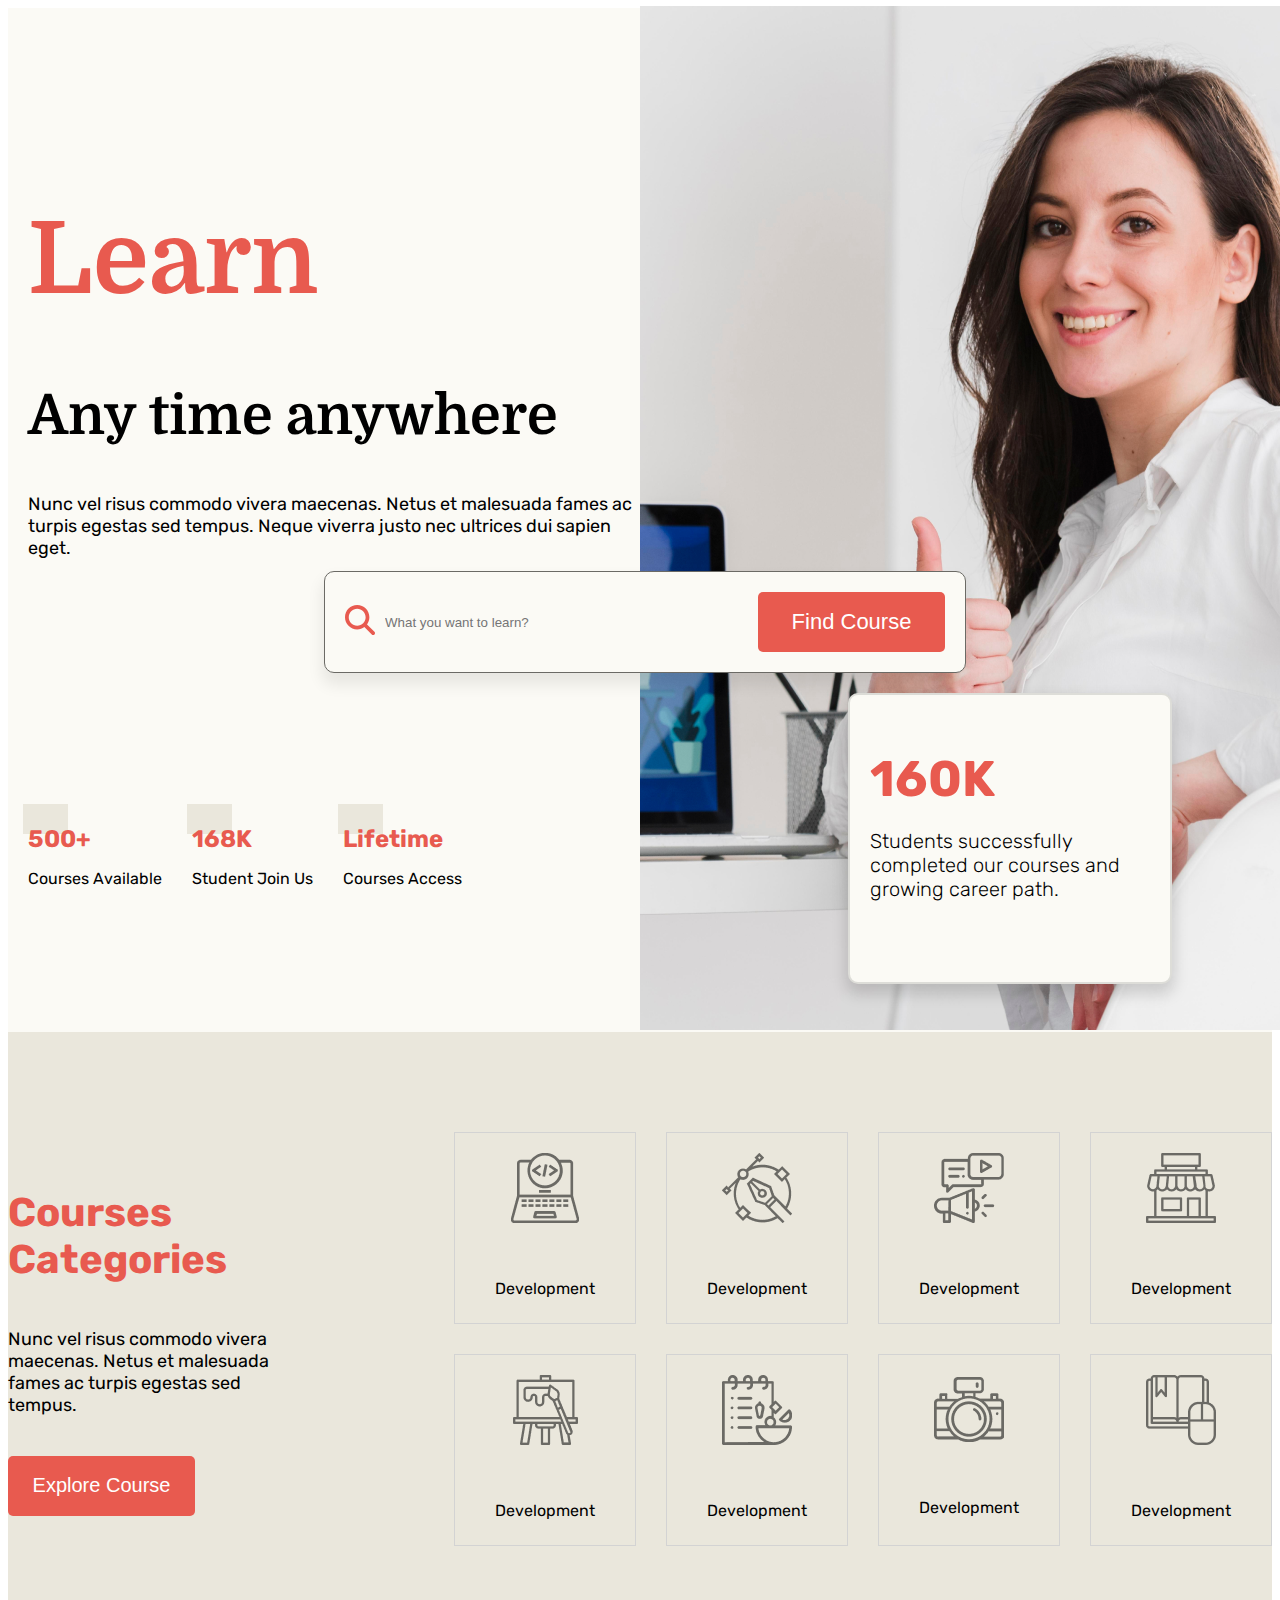
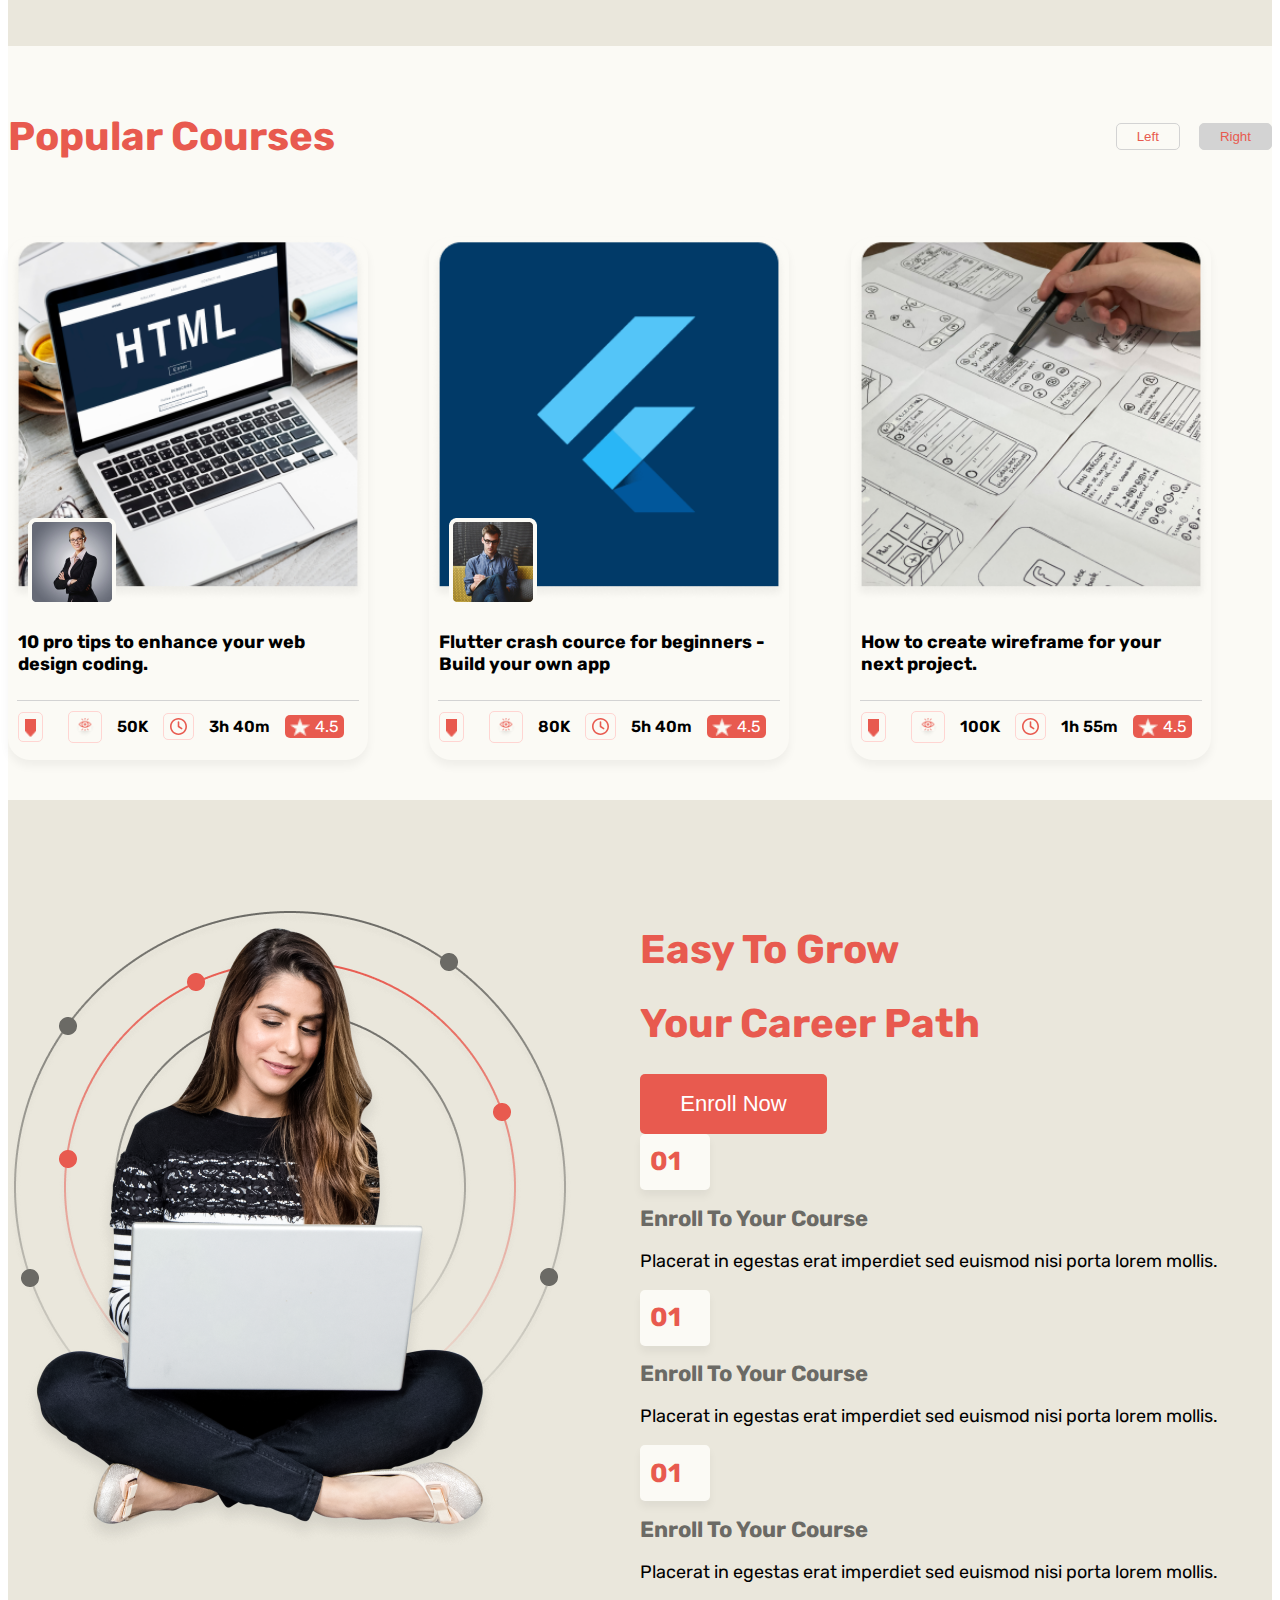
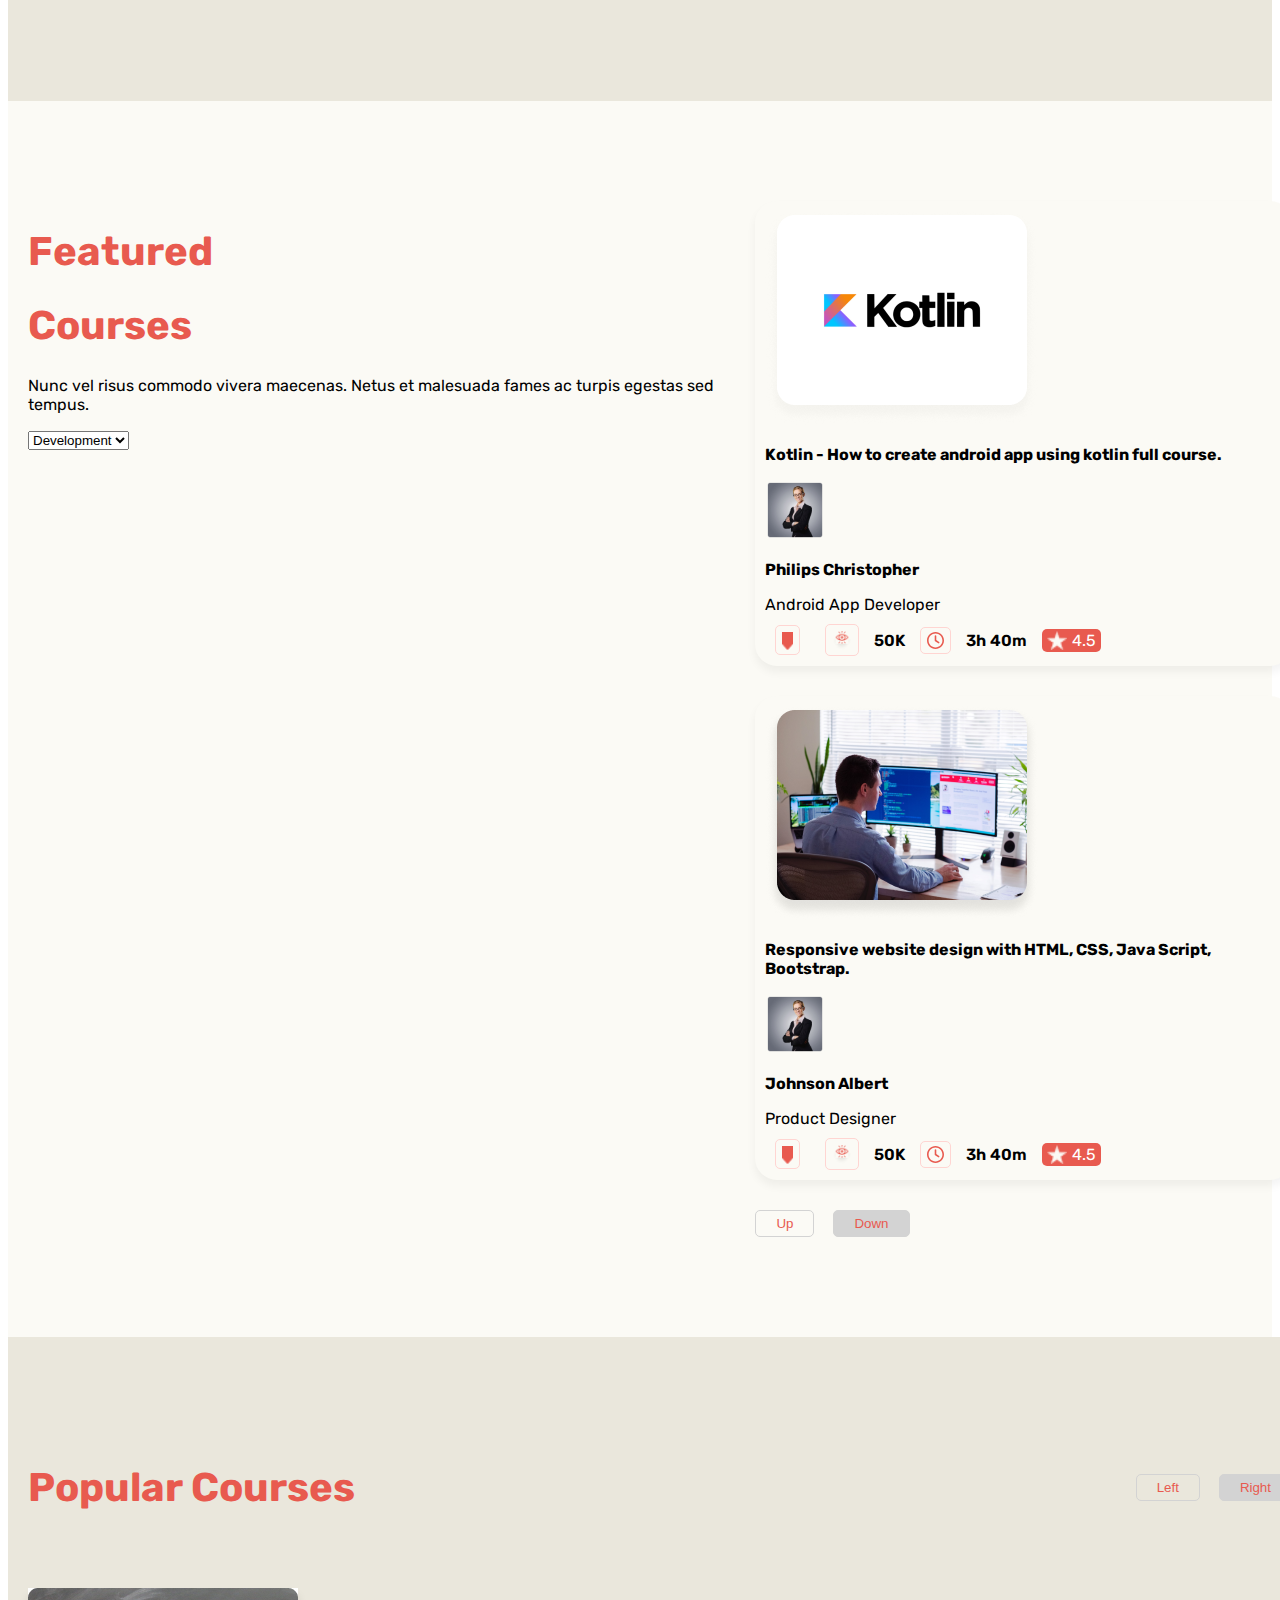
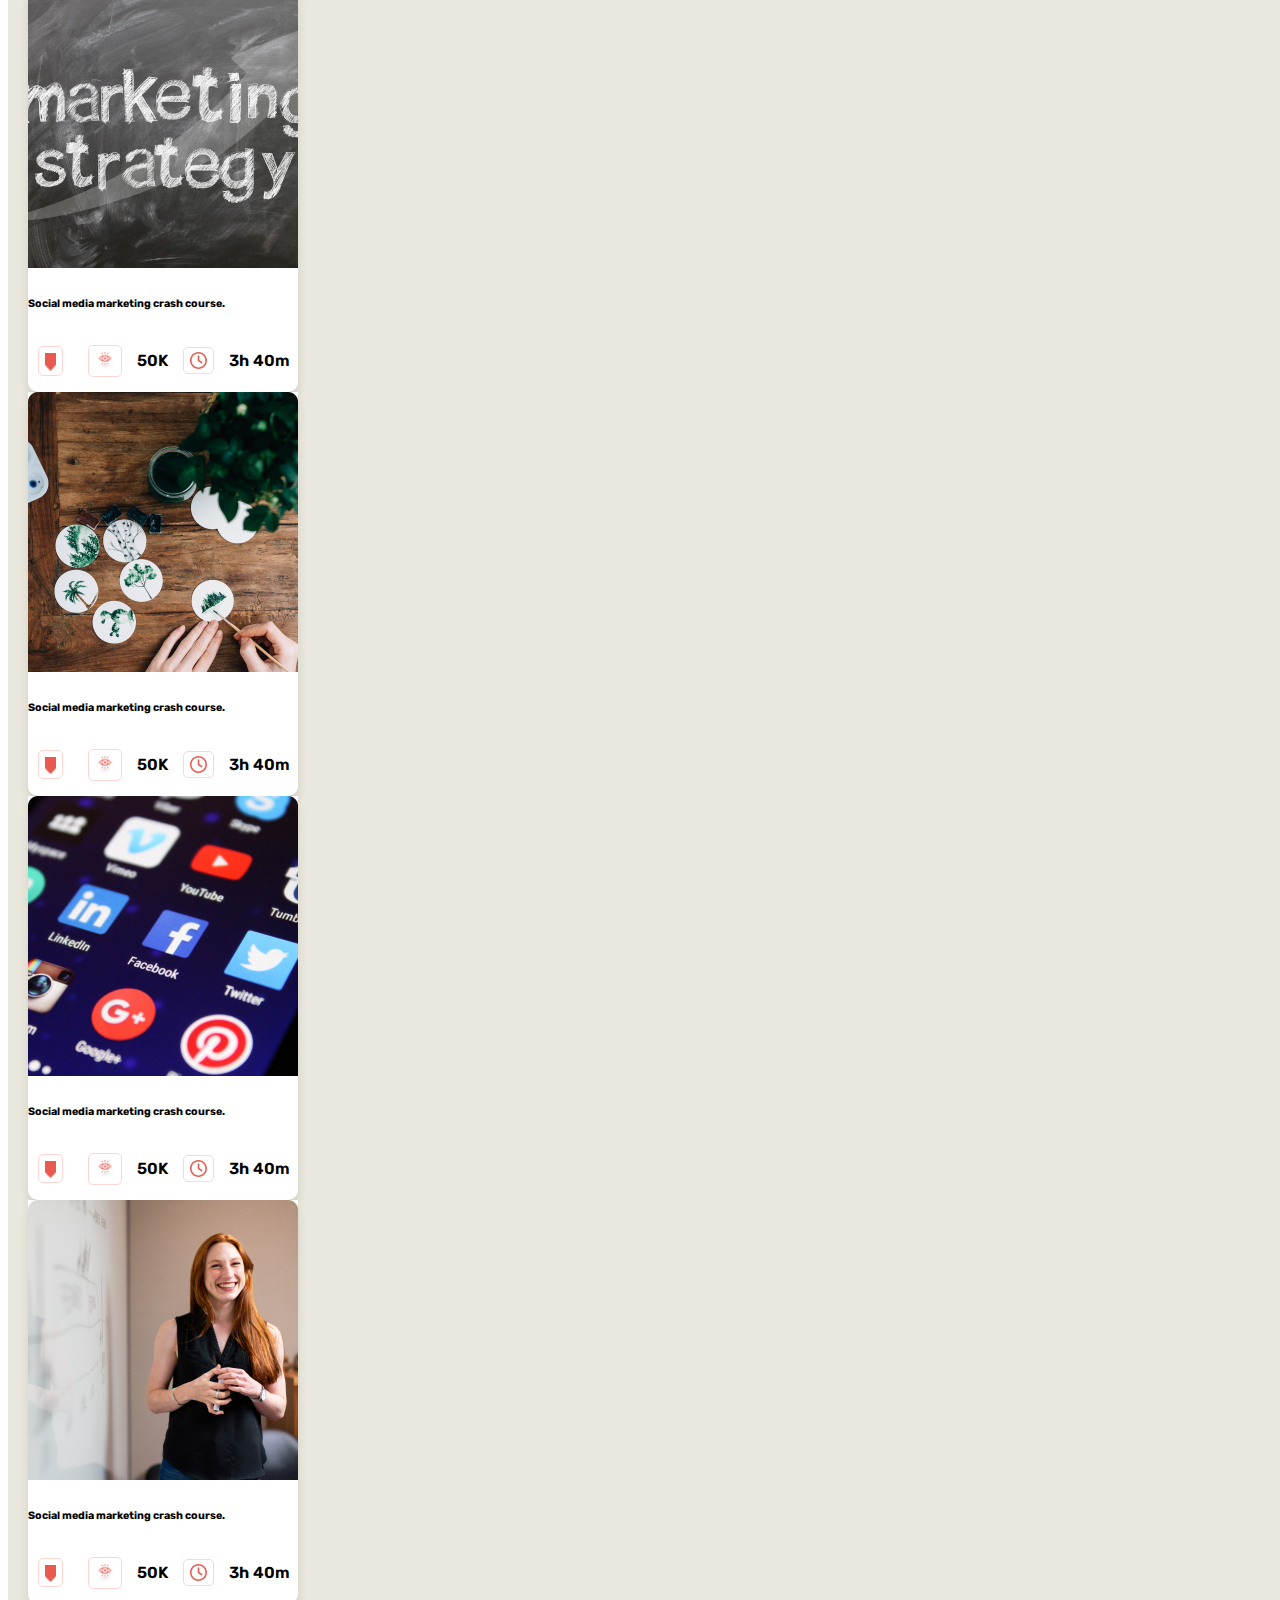
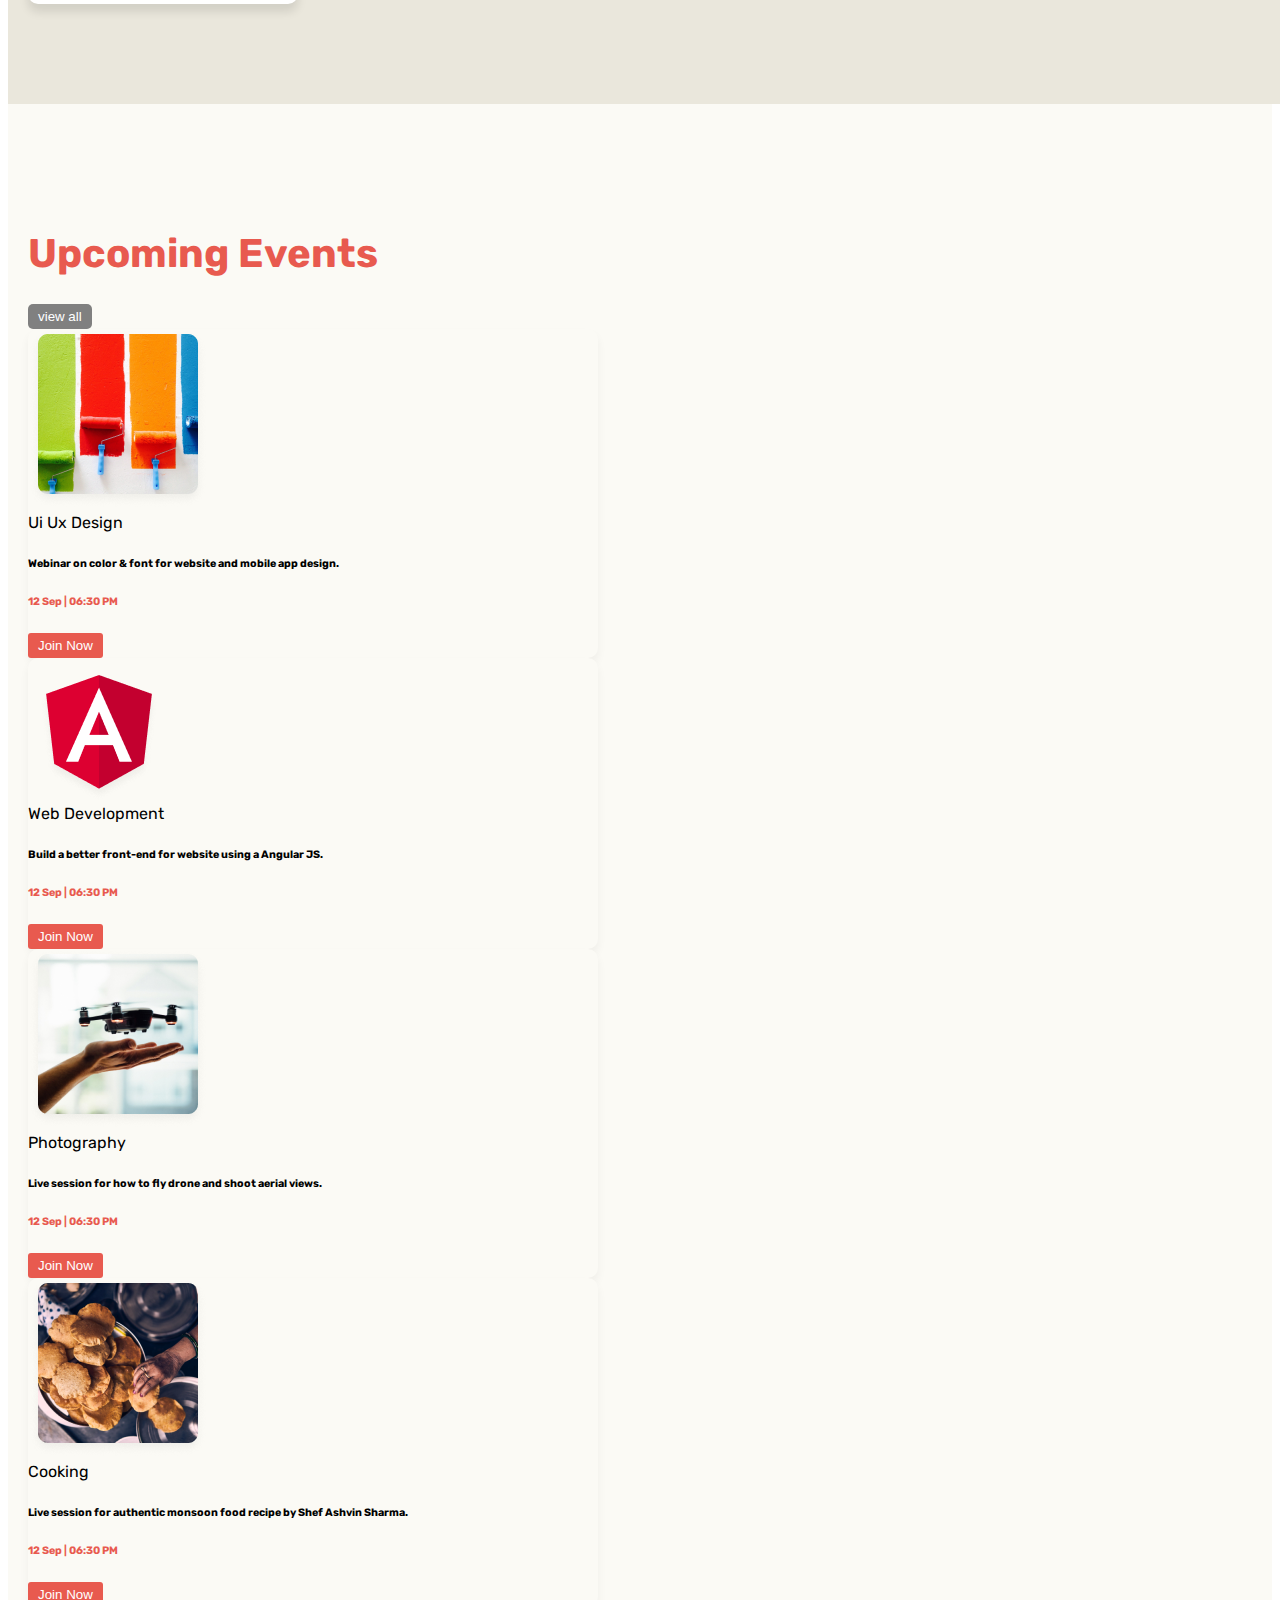
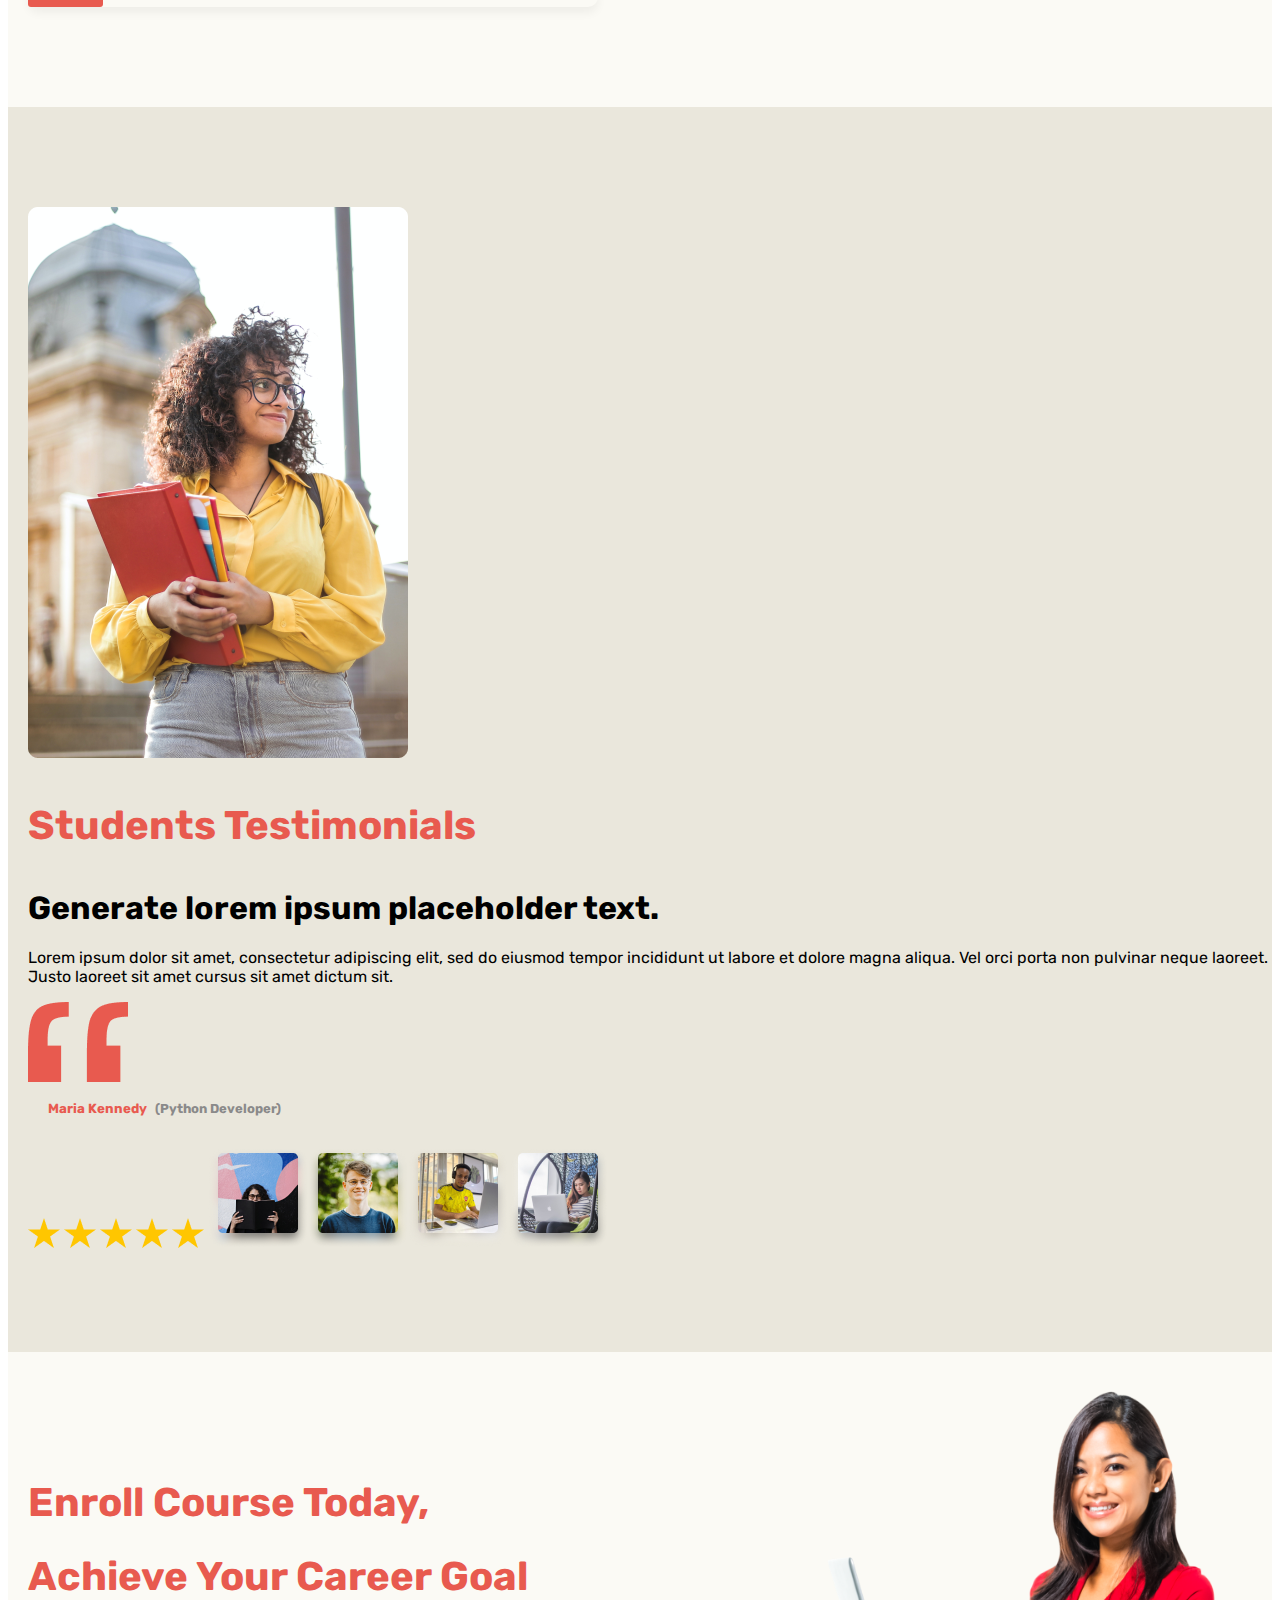
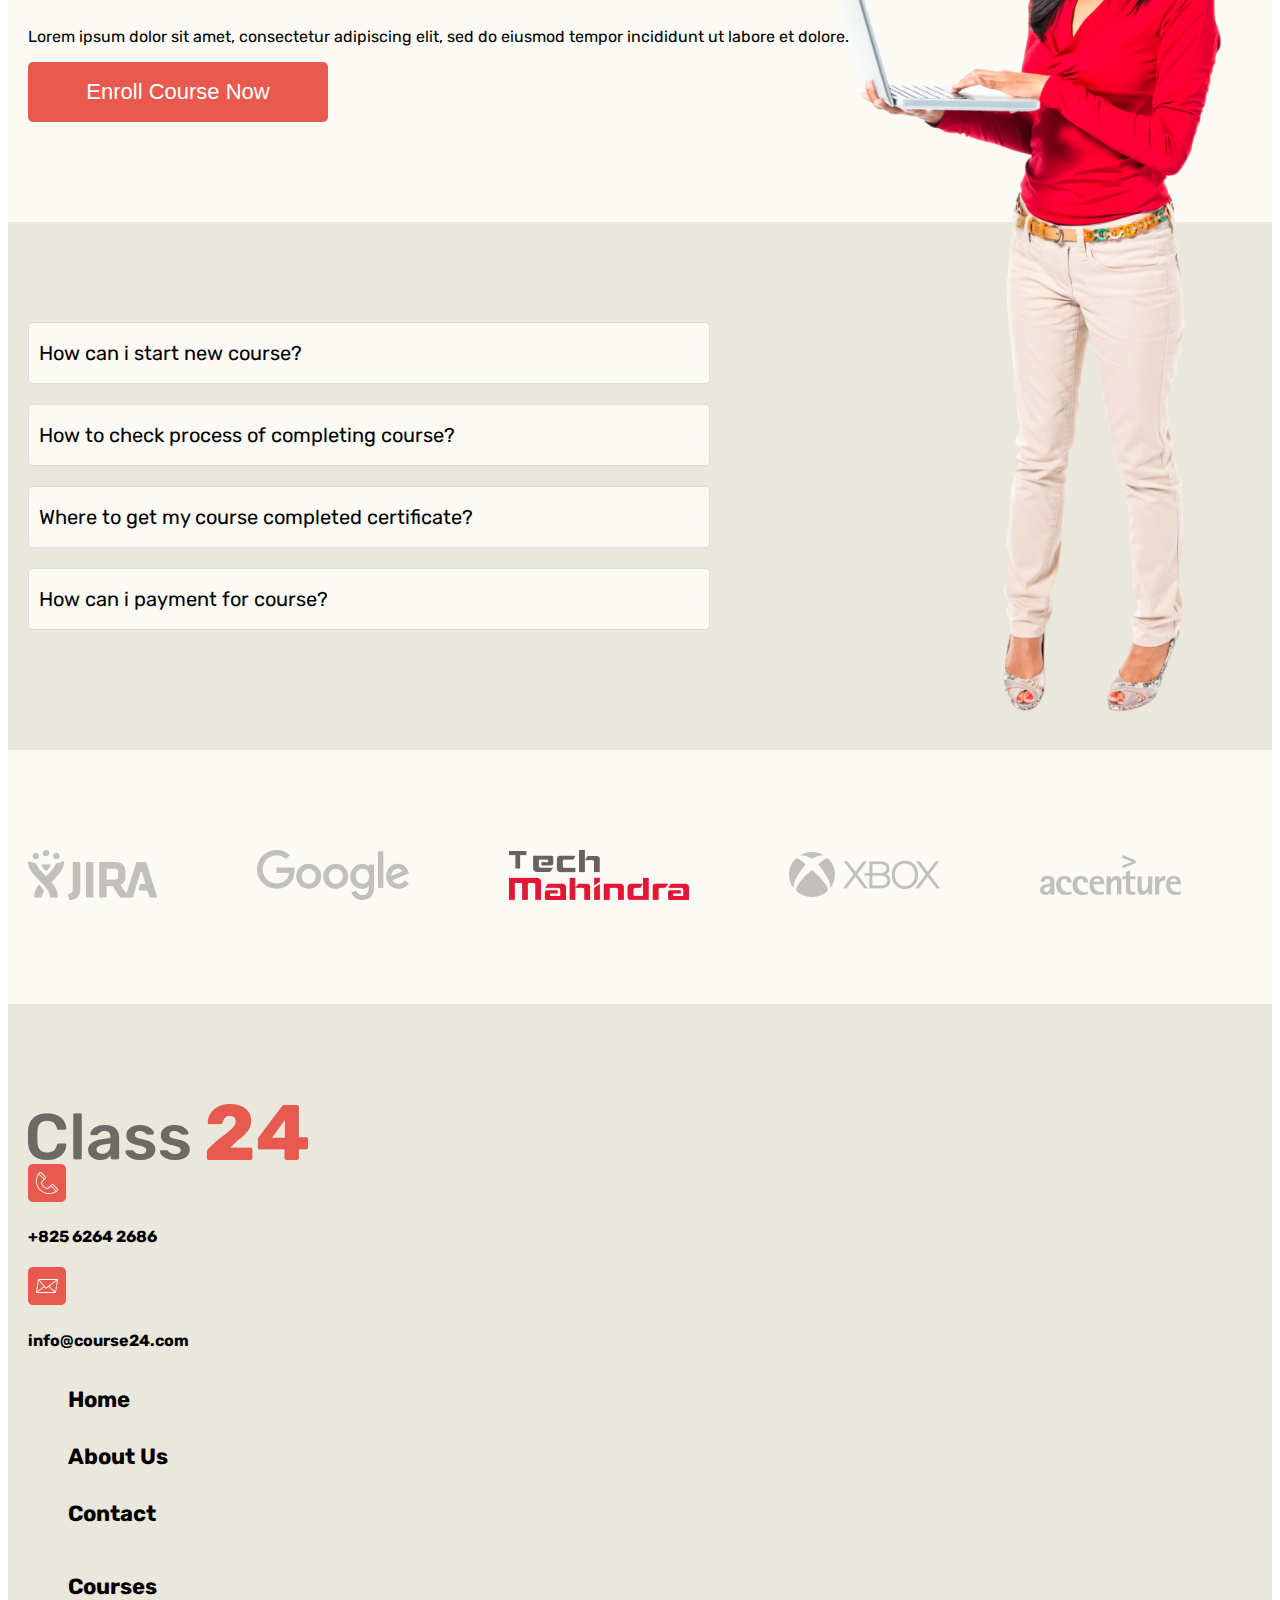
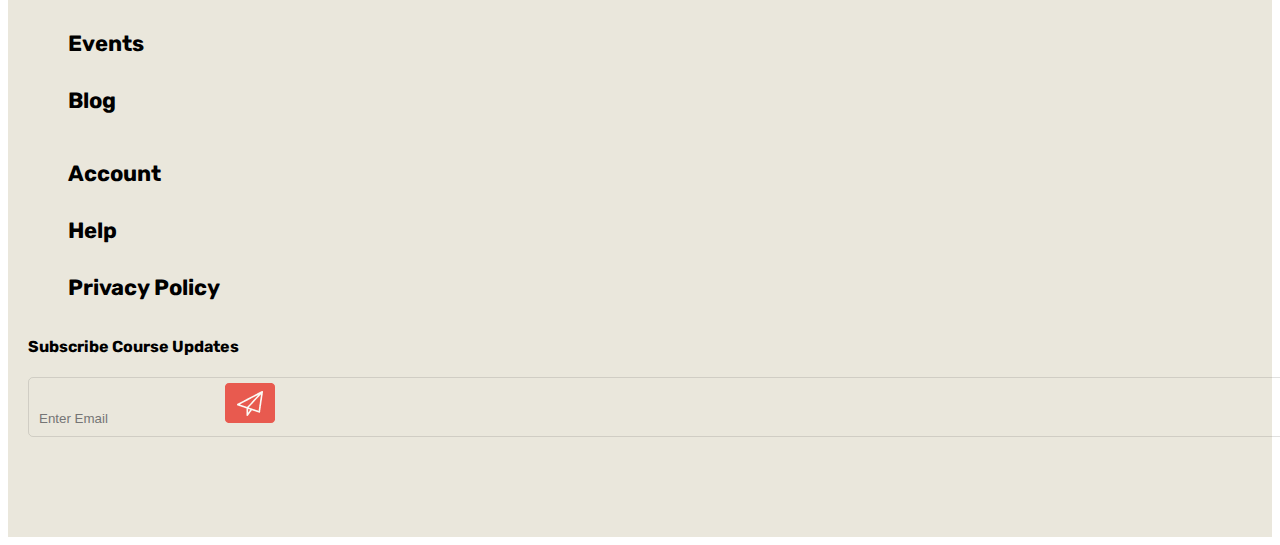
==== index.html @ f8c879b5 "first commit" ====
<!DOCTYPE html>
<html lang="en">
  <head>
    <meta charset="UTF-8" />
    <meta http-equiv="X-UA-Compatible" content="IE=edge" />
    <meta name="viewport" content="width=device-width, initial-scale=1.0" />
    <title>Education</title>
    <!-- CSS only -->
    <link
      href="https://cdn.jsdelivr.net/npm/bootstrap@5.2.3/dist/css/bootstrap.min.css"
      rel="stylesheet"
      integrity="sha384-rbsA2VBKQhggwzxH7pPCaAqO46MgnOM80zW1RWuH61DGLwZJEdK2Kadq2F9CUG65"
      crossorigin="anonymous"
    />
    <link rel="stylesheet" href="style.css" />
  </head>
  <body>
    <div class="header">
      <nav></nav>
      <div class="banner container">
        <div class="left">
          <h1 class="title">Learn</h1>
          <h2 class="subtitle">Any time anywhere</h2>
          <p class="description">
            Nunc vel risus commodo vivera maecenas. Netus et malesuada fames ac
            turpis egestas sed tempus. Neque viverra justo nec ultrices dui
            sapien eget.
          </p>
          <div class="search">
            <div class="searchIcon">
              <svg
                fill="#e85a4f"
                width="30"
                height="30"
                xmlns="http://www.w3.org/2000/svg"
                viewBox="0 0 512 512"
              >
                <path
                  d="M416 208c0 45.9-14.9 88.3-40 122.7L502.6 457.4c12.5 12.5 12.5 32.8 0 45.3s-32.8 12.5-45.3 0L330.7 376c-34.4 25.2-76.8 40-122.7 40C93.1 416 0 322.9 0 208S93.1 0 208 0S416 93.1 416 208zM208 352c79.5 0 144-64.5 144-144s-64.5-144-144-144S64 128.5 64 208s64.5 144 144 144z"
                />
              </svg>
            </div>
            <input class="searchInput" placeholder="What you want to learn?" />
            <button class="btn">Find Course</button>
          </div>
          <div class="count">
            <div class="item">
              <div class="countBox"></div>
              <h1>500+</h1>
              <p>Courses Available</p>
            </div>
            <div class="item">
              <div class="countBox"></div>
              <h1>168K</h1>
              <p>Student Join Us</p>
            </div>
            <div class="item">
              <div class="countBox"></div>
              <h1>Lifetime</h1>
              <p>Courses Access</p>
            </div>
          </div>
        </div>
        <div class="right">
          <img class="img-fluid" src="/images/banner.png" alt="" />
          <div class="card">
            <h1>160K</h1>
            <p>
              Students successfully completed our courses and growing career
              path.
            </p>
          </div>
        </div>
      </div>
    </div>
    <div class="categoryFull">
      <div class="container">
        <div class="category">
          <div class="categoryLeft">
            <h1 class="catTitle">Courses Categories</h1>
            <p>
              Nunc vel risus commodo vivera maecenas. Netus et malesuada fames
              ac turpis egestas sed tempus.
            </p>
            <button class="exploreBtn">Explore Course</button>
          </div>
          <div class="categoryRight">
            <div class="categoryItems">
              <div class="item">
                <img src="/images/development.png" alt="" />
                <p>Development</p>
              </div>
              <div class="item">
                <img src="/images/design.png" alt="" />
                <p>Development</p>
              </div>
              <div class="item">
                <img src="/images/media.png" alt="" />
                <p>Development</p>
              </div>
              <div class="item">
                <img src="/images/business.png" alt="" />
                <p>Development</p>
              </div>
              <div class="item">
                <img src="/images/painting.png" alt="" />
                <p>Development</p>
              </div>
              <div class="item">
                <img src="/images/cooking.png" alt="" />
                <p>Development</p>
              </div>
              <div class="item">
                <img src="/images/photography.png" alt="" />
                <p>Development</p>
              </div>
              <div class="item">
                <img src="/images/course.png" alt="" />
                <p>Development</p>
              </div>
            </div>
          </div>
        </div>
      </div>
    </div>
    <div class="popularFull">
      <div class="container">
        <div class="popularTitle">
          <h1>Popular Courses</h1>
          <div class="navigationBtn">
            <button class="leftBtn">Left</button>
            <button class="rightBtn">Right</button>
          </div>
        </div>
        <div class="cardContainer">
          <div class="courseCard">
            <div class="cardTop">
              <img src="/images/webcourse.png" alt="" class="courseImg" />
              <img src="/images/avatar1.png" alt="" class="avatar" />
            </div>
            <p class="courseTitle">
              10 pro tips to enhance your web design coding.
            </p>
            <div class="divider"></div>
            <div class="cardFooter">
              <span class="cardIcon">
                <img width="11" src="/images/union.png" alt="" />
              </span>
              <span class="cardIcon">
                <img width="20" src="/images/view.png" alt="" />
              </span>
              <span class="cardCount">50K</span>
              <span class="cardIcon">
                <svg
                  style="margin-top: -7px"
                  width="17"
                  fill="#e85a4f"
                  xmlns="http://www.w3.org/2000/svg"
                  viewBox="0 0 512 512"
                >
                  <path
                    d="M232 120C232 106.7 242.7 96 256 96C269.3 96 280 106.7 280 120V243.2L365.3 300C376.3 307.4 379.3 322.3 371.1 333.3C364.6 344.3 349.7 347.3 338.7 339.1L242.7 275.1C236 271.5 232 264 232 255.1L232 120zM256 0C397.4 0 512 114.6 512 256C512 397.4 397.4 512 256 512C114.6 512 0 397.4 0 256C0 114.6 114.6 0 256 0zM48 256C48 370.9 141.1 464 256 464C370.9 464 464 370.9 464 256C464 141.1 370.9 48 256 48C141.1 48 48 141.1 48 256z"
                  />
                </svg>
              </span>
              <span class="cardCount">3h 40m</span>
              <span class="courseRating">
                <img
                  width="20"
                  style="margin-right: 5px"
                  src="/images/star.png"
                  alt=""
                />
                4.5
              </span>
            </div>
          </div>
          <div class="courseCard">
            <div class="cardTop">
              <img src="/images/flutter.png" alt="" class="courseImg" />
              <img src="/images/avatar2.png" alt="" class="avatar" />
            </div>
            <p class="courseTitle">
              Flutter crash cource for beginners - Build your own app
            </p>
            <div class="divider"></div>
            <div class="cardFooter">
              <span class="cardIcon">
                <img width="11" src="/images/union.png" alt="" />
              </span>
              <span class="cardIcon">
                <img width="20" src="/images/view.png" alt="" />
              </span>
              <span class="cardCount">80K</span>
              <span class="cardIcon">
                <svg
                  style="margin-top: -7px"
                  width="17"
                  fill="#e85a4f"
                  xmlns="http://www.w3.org/2000/svg"
                  viewBox="0 0 512 512"
                >
                  <path
                    d="M232 120C232 106.7 242.7 96 256 96C269.3 96 280 106.7 280 120V243.2L365.3 300C376.3 307.4 379.3 322.3 371.1 333.3C364.6 344.3 349.7 347.3 338.7 339.1L242.7 275.1C236 271.5 232 264 232 255.1L232 120zM256 0C397.4 0 512 114.6 512 256C512 397.4 397.4 512 256 512C114.6 512 0 397.4 0 256C0 114.6 114.6 0 256 0zM48 256C48 370.9 141.1 464 256 464C370.9 464 464 370.9 464 256C464 141.1 370.9 48 256 48C141.1 48 48 141.1 48 256z"
                  />
                </svg>
              </span>
              <span class="cardCount">5h 40m</span>
              <span class="courseRating">
                <img
                  width="20"
                  style="margin-right: 5px"
                  src="/images/star.png"
                  alt=""
                />
                4.5
              </span>
            </div>
          </div>
          <div class="courseCard">
            <div class="cardTop">
              <img src="/images/wireframe.png" alt="" class="courseImg" />
              <img src="/images/avatar3.png" alt="" class="avatar" />
            </div>
            <p class="courseTitle">
              How to create wireframe for your next project.
            </p>
            <div class="divider"></div>
            <div class="cardFooter">
              <span class="cardIcon">
                <img width="11" src="/images/union.png" alt="" />
              </span>
              <span class="cardIcon">
                <img width="20" src="/images/view.png" alt="" />
              </span>
              <span class="cardCount">100K</span>
              <span class="cardIcon">
                <svg
                  style="margin-top: -7px"
                  width="17"
                  fill="#e85a4f"
                  xmlns="http://www.w3.org/2000/svg"
                  viewBox="0 0 512 512"
                >
                  <path
                    d="M232 120C232 106.7 242.7 96 256 96C269.3 96 280 106.7 280 120V243.2L365.3 300C376.3 307.4 379.3 322.3 371.1 333.3C364.6 344.3 349.7 347.3 338.7 339.1L242.7 275.1C236 271.5 232 264 232 255.1L232 120zM256 0C397.4 0 512 114.6 512 256C512 397.4 397.4 512 256 512C114.6 512 0 397.4 0 256C0 114.6 114.6 0 256 0zM48 256C48 370.9 141.1 464 256 464C370.9 464 464 370.9 464 256C464 141.1 370.9 48 256 48C141.1 48 48 141.1 48 256z"
                  />
                </svg>
              </span>
              <span class="cardCount">1h 55m</span>
              <span class="courseRating">
                <img
                  width="20"
                  style="margin-right: 5px"
                  src="/images/star.png"
                  alt=""
                />
                4.5
              </span>
            </div>
          </div>
        </div>
      </div>
    </div>

    <div class="processFull">
      <div class="container process">
        <div class="processLeft p-4">
          <div class="processRightContent">
            <img src="/images/online-course.png" alt="" />
          </div>
        </div>
        <div class="processRight">
          <div class="d-flex gap align-items-center">
            <div class="pe-5">
              <h1 class="processTitle">Easy To Grow</h1>
              <h1 class="processTitle">Your Career Path</h1>
            </div>
            <button class="btn">Enroll Now</button>
          </div>
          <div class="w-75 ms-auto">
            <div class="mt-5">
              <div class="d-flex gap-5 mt-4">
                <div class="rounded bg-light processItemBox">
                  <span>01</span>
                </div>
                <div>
                  <h1 class="mb-2 processItemTitle">Enroll To Your Course</h1>
                  <p class="processItemDesc">
                    Placerat in egestas erat imperdiet sed euismod nisi porta
                    lorem mollis.
                  </p>
                </div>
              </div>
              <div class="d-flex gap-5 mt-4">
                <div class="rounded bg-light processItemBox">
                  <span>01</span>
                </div>
                <div>
                  <h1 class="mb-2 processItemTitle">Enroll To Your Course</h1>
                  <p class="processItemDesc">
                    Placerat in egestas erat imperdiet sed euismod nisi porta
                    lorem mollis.
                  </p>
                </div>
              </div>
              <div class="d-flex gap-5 mt-4">
                <div class="rounded bg-light processItemBox">
                  <span>01</span>
                </div>
                <div>
                  <h1 class="mb-2 processItemTitle">Enroll To Your Course</h1>
                  <p class="processItemDesc">
                    Placerat in egestas erat imperdiet sed euismod nisi porta
                    lorem mollis.
                  </p>
                </div>
              </div>
            </div>
          </div>
        </div>
      </div>
    </div>

    <div class="featuredFull">
      <div class="container featured">
        <div class="w-25">
          <h1 class="processTitle">Featured</h1>
          <h1 class="processTitle">Courses</h1>
          <p class="">
            Nunc vel risus commodo vivera maecenas. Netus et malesuada fames ac
            turpis egestas sed tempus.
          </p>
          <div class="mt-5">
            <select class="form-select" aria-label="Default select example">
              <option selected>Development</option>
              <option value="1">One</option>
              <option value="2">Two</option>
              <option value="3">Three</option>
            </select>
          </div>
        </div>
        <div class="w-75 d-flex justify-content-end">
          <div>
            <div class="d-flex featureCourseCard">
              <div>
                <img
                  width=""
                  src="/images/kotlin.png"
                  alt=""
                  class="courseImg"
                />
              </div>
              <div>
                <p class="mb-5">
                  <strong
                    >Kotlin - How to create android app using kotlin full
                    course.</strong
                  >
                </p>
                <div class="d-flex align-items-center mt-3">
                  <img
                    width="60"
                    src="/images/avatar1.png"
                    alt=""
                    class="avatar"
                  />
                  <div class="ms-2">
                    <p class="mb-1"><strong>Philips Christopher</strong></p>
                    <span>Android App Developer</span>
                  </div>
                </div>
                <div class="cardFooter">
                  <span class="cardIcon">
                    <img width="11" src="/images/union.png" alt="" />
                  </span>
                  <span class="cardIcon">
                    <img width="20" src="/images/view.png" alt="" />
                  </span>
                  <span class="cardCount">50K</span>
                  <span class="cardIcon">
                    <svg
                      style="margin-top: -7px"
                      width="17"
                      fill="#e85a4f"
                      xmlns="http://www.w3.org/2000/svg"
                      viewBox="0 0 512 512"
                    >
                      <path
                        d="M232 120C232 106.7 242.7 96 256 96C269.3 96 280 106.7 280 120V243.2L365.3 300C376.3 307.4 379.3 322.3 371.1 333.3C364.6 344.3 349.7 347.3 338.7 339.1L242.7 275.1C236 271.5 232 264 232 255.1L232 120zM256 0C397.4 0 512 114.6 512 256C512 397.4 397.4 512 256 512C114.6 512 0 397.4 0 256C0 114.6 114.6 0 256 0zM48 256C48 370.9 141.1 464 256 464C370.9 464 464 370.9 464 256C464 141.1 370.9 48 256 48C141.1 48 48 141.1 48 256z"
                      />
                    </svg>
                  </span>
                  <span class="cardCount">3h 40m</span>
                  <span class="courseRating">
                    <img
                      width="20"
                      style="margin-right: 5px"
                      src="/images/star.png"
                      alt=""
                    />
                    4.5
                  </span>
                </div>
              </div>
            </div>
            <div class="d-flex featureCourseCard">
              <div>
                <img
                  width=""
                  src="/images/htmlcsscourse.png"
                  alt=""
                  class="courseImg"
                />
              </div>
              <div>
                <p class="mb-5">
                  <strong
                    >Responsive website design with HTML, CSS, Java Script,
                    Bootstrap.</strong
                  >
                </p>
                <div class="d-flex align-items-center mt-3">
                  <img
                    width="60"
                    src="/images/avatar1.png"
                    alt=""
                    class="avatar"
                  />
                  <div class="ms-2">
                    <p class="mb-1"><strong>Johnson Albert</strong></p>
                    <span>Product Designer</span>
                  </div>
                </div>
                <div class="cardFooter">
                  <span class="cardIcon">
                    <img width="11" src="/images/union.png" alt="" />
                  </span>
                  <span class="cardIcon">
                    <img width="20" src="/images/view.png" alt="" />
                  </span>
                  <span class="cardCount">50K</span>
                  <span class="cardIcon">
                    <svg
                      style="margin-top: -7px"
                      width="17"
                      fill="#e85a4f"
                      xmlns="http://www.w3.org/2000/svg"
                      viewBox="0 0 512 512"
                    >
                      <path
                        d="M232 120C232 106.7 242.7 96 256 96C269.3 96 280 106.7 280 120V243.2L365.3 300C376.3 307.4 379.3 322.3 371.1 333.3C364.6 344.3 349.7 347.3 338.7 339.1L242.7 275.1C236 271.5 232 264 232 255.1L232 120zM256 0C397.4 0 512 114.6 512 256C512 397.4 397.4 512 256 512C114.6 512 0 397.4 0 256C0 114.6 114.6 0 256 0zM48 256C48 370.9 141.1 464 256 464C370.9 464 464 370.9 464 256C464 141.1 370.9 48 256 48C141.1 48 48 141.1 48 256z"
                      />
                    </svg>
                  </span>
                  <span class="cardCount">3h 40m</span>
                  <span class="courseRating">
                    <img
                      width="20"
                      style="margin-right: 5px"
                      src="/images/star.png"
                      alt=""
                    />
                    4.5
                  </span>
                </div>
              </div>
            </div>
          </div>
          <div class="d-flex justify-content-center align-items-center">
            <div class="d-flex flex-column mx-2">
              <button class="leftBtn mb-3">Up</button>
              <button class="rightBtn">Down</button>
            </div>
          </div>
        </div>
      </div>
    </div>

    <div class="trendingFull">
      <div class="container trending">
        <div class="">
          <div class="popularTitle">
            <h1>Popular Courses</h1>
            <div class="navigationBtn">
              <button class="leftBtn">Left</button>
              <button class="rightBtn">Right</button>
            </div>
          </div>
          <div class="trendingCardContainer">
            <div class="d-flex justify-content-between">
              <div class="trendingCard">
                <img src="/images/marketing.png" alt="" />
                <div class="p-2">
                  <h6 class="">Social media marketing crash course.</h6>
                </div>
                <div class="cardFooter">
                  <span class="cardIcon">
                    <img width="11" src="/images/union.png" alt="" />
                  </span>
                  <span class="cardIcon">
                    <img width="20" src="/images/view.png" alt="" />
                  </span>
                  <span class="cardCount">50K</span>
                  <span class="cardIcon">
                    <svg
                      style="margin-top: -7px"
                      width="17"
                      fill="#e85a4f"
                      xmlns="http://www.w3.org/2000/svg"
                      viewBox="0 0 512 512"
                    >
                      <path
                        d="M232 120C232 106.7 242.7 96 256 96C269.3 96 280 106.7 280 120V243.2L365.3 300C376.3 307.4 379.3 322.3 371.1 333.3C364.6 344.3 349.7 347.3 338.7 339.1L242.7 275.1C236 271.5 232 264 232 255.1L232 120zM256 0C397.4 0 512 114.6 512 256C512 397.4 397.4 512 256 512C114.6 512 0 397.4 0 256C0 114.6 114.6 0 256 0zM48 256C48 370.9 141.1 464 256 464C370.9 464 464 370.9 464 256C464 141.1 370.9 48 256 48C141.1 48 48 141.1 48 256z"
                      />
                    </svg>
                  </span>
                  <span class="cardCount">3h 40m</span>
                </div>
              </div>
              <div class="trendingCard">
                <img src="/images/minature.png" alt="" />
                <div class="p-2">
                  <h6 class="">Social media marketing crash course.</h6>
                </div>
                <div class="cardFooter">
                  <span class="cardIcon">
                    <img width="11" src="/images/union.png" alt="" />
                  </span>
                  <span class="cardIcon">
                    <img width="20" src="/images/view.png" alt="" />
                  </span>
                  <span class="cardCount">50K</span>
                  <span class="cardIcon">
                    <svg
                      style="margin-top: -7px"
                      width="17"
                      fill="#e85a4f"
                      xmlns="http://www.w3.org/2000/svg"
                      viewBox="0 0 512 512"
                    >
                      <path
                        d="M232 120C232 106.7 242.7 96 256 96C269.3 96 280 106.7 280 120V243.2L365.3 300C376.3 307.4 379.3 322.3 371.1 333.3C364.6 344.3 349.7 347.3 338.7 339.1L242.7 275.1C236 271.5 232 264 232 255.1L232 120zM256 0C397.4 0 512 114.6 512 256C512 397.4 397.4 512 256 512C114.6 512 0 397.4 0 256C0 114.6 114.6 0 256 0zM48 256C48 370.9 141.1 464 256 464C370.9 464 464 370.9 464 256C464 141.1 370.9 48 256 48C141.1 48 48 141.1 48 256z"
                      />
                    </svg>
                  </span>
                  <span class="cardCount">3h 40m</span>
                </div>
              </div>
              <div class="trendingCard">
                <img src="/images/socialmedia.png" alt="" />
                <div class="p-2">
                  <h6 class="">Social media marketing crash course.</h6>
                </div>
                <div class="cardFooter">
                  <span class="cardIcon">
                    <img width="11" src="/images/union.png" alt="" />
                  </span>
                  <span class="cardIcon">
                    <img width="20" src="/images/view.png" alt="" />
                  </span>
                  <span class="cardCount">50K</span>
                  <span class="cardIcon">
                    <svg
                      style="margin-top: -7px"
                      width="17"
                      fill="#e85a4f"
                      xmlns="http://www.w3.org/2000/svg"
                      viewBox="0 0 512 512"
                    >
                      <path
                        d="M232 120C232 106.7 242.7 96 256 96C269.3 96 280 106.7 280 120V243.2L365.3 300C376.3 307.4 379.3 322.3 371.1 333.3C364.6 344.3 349.7 347.3 338.7 339.1L242.7 275.1C236 271.5 232 264 232 255.1L232 120zM256 0C397.4 0 512 114.6 512 256C512 397.4 397.4 512 256 512C114.6 512 0 397.4 0 256C0 114.6 114.6 0 256 0zM48 256C48 370.9 141.1 464 256 464C370.9 464 464 370.9 464 256C464 141.1 370.9 48 256 48C141.1 48 48 141.1 48 256z"
                      />
                    </svg>
                  </span>
                  <span class="cardCount">3h 40m</span>
                </div>
              </div>
              <div class="trendingCard">
                <img src="/images/python.png" alt="" />
                <div class="p-2">
                  <h6 class="">Social media marketing crash course.</h6>
                </div>
                <div class="cardFooter">
                  <span class="cardIcon">
                    <img width="11" src="/images/union.png" alt="" />
                  </span>
                  <span class="cardIcon">
                    <img width="20" src="/images/view.png" alt="" />
                  </span>
                  <span class="cardCount">50K</span>
                  <span class="cardIcon">
                    <svg
                      style="margin-top: -7px"
                      width="17"
                      fill="#e85a4f"
                      xmlns="http://www.w3.org/2000/svg"
                      viewBox="0 0 512 512"
                    >
                      <path
                        d="M232 120C232 106.7 242.7 96 256 96C269.3 96 280 106.7 280 120V243.2L365.3 300C376.3 307.4 379.3 322.3 371.1 333.3C364.6 344.3 349.7 347.3 338.7 339.1L242.7 275.1C236 271.5 232 264 232 255.1L232 120zM256 0C397.4 0 512 114.6 512 256C512 397.4 397.4 512 256 512C114.6 512 0 397.4 0 256C0 114.6 114.6 0 256 0zM48 256C48 370.9 141.1 464 256 464C370.9 464 464 370.9 464 256C464 141.1 370.9 48 256 48C141.1 48 48 141.1 48 256z"
                      />
                    </svg>
                  </span>
                  <span class="cardCount">3h 40m</span>
                </div>
              </div>
            </div>
          </div>
        </div>
      </div>
    </div>

    <div class="upcomingFull">
      <div class="container upcoming">
        <div class="d-flex justify-content-between align-items-center">
          <h1 class="processTitle">Upcoming Events</h1>
          <button class="view-all-btn">view all</button>
        </div>
        <div class="eventCardContainer mt-5 row gap-5 mx-auto">
          <div class="eventCard d-flex col-md-6">
            <div>
              <img src="/images/uiux.png" alt="" />
            </div>
            <div class="p-3">
              <span class="badge bg-secondary py-2 text-light"
                >Ui Ux Design</span
              >
              <h6 class="mt-3">
                Webinar on color & font for website and mobile app design.
              </h6>
              <div
                class="d-flex justify-content-between align-items-center mt-2"
              >
                <h6 style="color: #e85a4f" class="">12 Sep | 06:30 PM</h6>
                <button class="join-now-btn">Join Now</button>
              </div>
            </div>
          </div>
          <div class="eventCard d-flex col-md-6">
            <div>
              <img src="/images/angular.png" alt="" />
            </div>
            <div class="p-3">
              <span class="badge bg-secondary py-2 text-light"
                >Web Development</span
              >
              <h6 class="mt-3">
                Build a better front-end for website using a Angular JS.
              </h6>
              <div
                class="d-flex justify-content-between align-items-center mt-2"
              >
                <h6 style="color: #e85a4f" class="">12 Sep | 06:30 PM</h6>
                <button class="join-now-btn">Join Now</button>
              </div>
            </div>
          </div>
          <div class="eventCard d-flex col-md-6">
            <div>
              <img src="/images/flydrone.png" alt="" />
            </div>
            <div class="p-3">
              <span class="badge bg-secondary py-2 text-light"
                >Photography</span
              >
              <h6 class="mt-3">
                Live session for how to fly drone and shoot aerial views.
              </h6>
              <div
                class="d-flex justify-content-between align-items-center mt-2"
              >
                <h6 style="color: #e85a4f" class="">12 Sep | 06:30 PM</h6>
                <button class="join-now-btn">Join Now</button>
              </div>
            </div>
          </div>
          <div class="eventCard d-flex col-md-6">
            <div>
              <img src="/images/food.png" alt="" />
            </div>
            <div class="p-3">
              <span class="badge bg-secondary py-2 text-light">Cooking</span>
              <h6 class="mt-3">
                Live session for authentic monsoon food recipe by Shef Ashvin
                Sharma.
              </h6>
              <div
                class="d-flex justify-content-between align-items-center mt-2"
              >
                <h6 style="color: #e85a4f" class="">12 Sep | 06:30 PM</h6>
                <button class="join-now-btn">Join Now</button>
              </div>
            </div>
          </div>
        </div>
      </div>
    </div>

    <div class="feedbackFull">
      <div class="container row feedback">
        <div class="col-sm-12 col-md-4">
          <img src="/images/student.png" alt="" />
        </div>
        <div class="col-sm-12 col-md-8">
          <div>
            <h3 class="processTitle mb-5">Students Testimonials</h3>
            <h1 class="text-dark w-75">
              Generate lorem ipsum placeholder text.
            </h1>
            <div
              class="d-flex justify-content-between align-items-center gap-5"
            >
              <p class="me-3 mt-3">
                Lorem ipsum dolor sit amet, consectetur adipiscing elit, sed do
                eiusmod tempor incididunt ut labore et dolore magna aliqua. Vel
                orci porta non pulvinar neque laoreet. Justo laoreet sit amet
                cursus sit amet dictum sit.
              </p>
              <img src="/images/quote.png" alt="" />
            </div>
            <div
              style="width: 350px; padding: 10px 20px; border-radius: 5px"
              class="bg-light mt-5"
            >
              <h5 style="color: #e85a4f; margin-top: 5px">
                Maria Kennedy
                <span style="color: #8a8a8a; font-size: 13px; margin-left: 5px"
                  >(Python Developer)</span
                >
              </h5>
            </div>
            <div class="d-flex justify-content-between align-items-center">
              <img class="mt-3" src="/images/rating.png" alt="" />
              <img class="mt-3" src="/images/users.png" alt="" />
            </div>
          </div>
        </div>
      </div>
    </div>
    <div class="enrollment">
      <div style="background: #fbfaf5">
        <div class="container enrollmentInfo">
          <h1 class="processTitle">Enroll Course Today,</h1>
          <h1 class="processTitle">Achieve Your Career Goal</h1>
          <p class="mt-5 w-50">
            Lorem ipsum dolor sit amet, consectetur adipiscing elit, sed do
            eiusmod tempor incididunt ut labore et dolore.
          </p>
          <button style="width: 300px" class="mt-5 btn">
            Enroll Course Now
          </button>
        </div>
      </div>
      <div style="background: #eae7dc">
        <div class="container faq">
          <div class="bg-light faqItem">
            <div class="">How can i start new course?</div>
            <div class="bg-dark px-3 py-2 rounded me-2">
              <img src="/images/arrow.png" alt="" />
            </div>
          </div>
          <div class="bg-light faqItem">
            <div class="">How to check process of completing course?</div>
            <div class="bg-dark px-3 py-2 rounded me-2">
              <img src="/images/arrow.png" alt="" />
            </div>
          </div>
          <div class="bg-light faqItem">
            <div class="">Where to get my course completed certificate?</div>
            <div class="bg-dark px-3 py-2 rounded me-2">
              <img src="/images/arrow.png" alt="" />
            </div>
          </div>
          <div class="bg-light faqItem">
            <div class="">How can i payment for course?</div>
            <div class="bg-dark px-3 py-2 rounded me-2">
              <img src="/images/arrow.png" alt="" />
            </div>
          </div>
        </div>
      </div>

      <img class="enrollmentImg" src="/images/women.png" alt="" />
    </div>

    <div class="companyFull">
      <div class="container companies d-flex justify-content-center">
        <img class="" src="/images/companies.png" alt="" />
      </div>
    </div>

    <div class="footerFull">
      <div class="container footer">
        <div class="d-flex gap-5">
          <img class="footerLogo" src="/images/logo2.png" alt="" />
          <div class="d-flex align-items-center">
            <img src="/images/phone.png" alt="" />
            <h4 class="mt-2 ms-3">+825 6264 2686</h4>
          </div>
          <div class="d-flex align-items-center justify-content-center">
            <img class="w-full" src="/images/message.png" alt="" />
            <h4 class="mt-2 ms-3">info@course24.com</h4>
          </div>
        </div>
        <div class="row mt-5">
          <div class="col-md-6 d-flex gap-5">
            <ul class="footerLinks">
              <li class=""><a href="#">Home</a></li>
              <li class=""><a href="#">About Us</a></li>
              <li class=""><a href="#">Contact</a></li>
            </ul>
            <ul class="footerLinks">
              <li class=""><a href="#">Courses</a></li>
              <li class=""><a href="#">Events</a></li>
              <li class=""><a href="#">Blog</a></li>
            </ul>
            <ul class="footerLinks">
              <li class=""><a href="#">Account</a></li>
              <li class=""><a href="#">Help</a></li>
              <li class=""><a href="#">Privacy Policy</a></li>
            </ul>
          </div>
          <div class="col-md-6">
            <h4>Subscribe Course Updates</h4>
            <div class="emailBox d-flex justify-content-between">
              <input
                class="w-100 emailInput"
                type="email"
                placeholder="Enter Email"
                id=""
              />
              <img src="/images/flyplane.png" alt="" />
            </div>
          </div>
        </div>
      </div>
    </div>

    <!-- JavaScript Bundle with Popper -->
    <script
      src="https://cdn.jsdelivr.net/npm/bootstrap@5.2.3/dist/js/bootstrap.bundle.min.js"
      integrity="sha384-kenU1KFdBIe4zVF0s0G1M5b4hcpxyD9F7jL+jjXkk+Q2h455rYXK/7HAuoJl+0I4"
      crossorigin="anonymous"
    ></script>
  </body>
</html>
---- style.css ----
@import url("https://fonts.googleapis.com/css2?family=Domine:wght@400;500;600;700&family=Rubik:wght@300;400;500;700&display=swap");

body {
  font-family: "Rubik", sans-serif;
}
.container {
  max-width: 1440px;
  width: 100%;
  margin: 0 auto;
}
.header {
  width: 100%;
  background-color: #fbfaf5;
}

.banner {
  width: 100%;
  height: 1024px;
  display: flex;
  align-items: center;
  position: relative;
}

.banner .left {
  width: 50%;
  padding-left: 20px;
}

.banner .left .title {
  font-size: 100px;
  font-family: "Domine", serif;
  font-weight: bold;
  color: #e85a4f;
}
.banner .left .subtitle {
  font-size: 55px;
  font-family: "Domine", serif;
  font-weight: bold;
}

.banner .left .description {
  font-size: 18px;
  font-family: "Rubik", sans-serif;
}

.banner .left .count {
  margin-top: 250px;
  display: flex;
  align-items: center;
  gap: 30px;
}

.banner .left .count .item {
  position: relative;
}

.banner .left .count .item .countBox {
  position: absolute;
  top: -5px;
  left: -5px;
  width: 45px;
  height: 30px;
  background: #eae7dc;
  z-index: 1;
}
.banner .left .count .item h1 {
  font-size: 24px;
  font-weight: 700;
  color: #e85a4f;
  position: relative;
  z-index: 10;
}
.banner .left .count .item p {
  font-size: 16px;
  color: black;
}

.banner .search {
  position: absolute;
  top: 55%;
  left: 25%;
  display: flex;
  align-items: center;
  background: #fbfaf5;
  border: 1px solid #6b6a65;
  box-shadow: 0px 10px 15px 2px rgba(0, 0, 0, 0.08);
  border-radius: 10px;
  width: 600px;
  height: 100px;
  padding: 0 20px;
  z-index: 30;
}
.banner .search .btn {
  margin-left: auto;
}

.btn {
  width: 187px;
  height: 60px;
  background: #e85a4f;
  border-radius: 5px;
  border: none;
  color: white;
  font-weight: 500;
  font-size: 22px;
}

.banner .searchInput {
  padding: 10px;
  background: transparent;
  border: none;
  outline: none;
}

.banner .right {
  width: 50%;
  position: relative;
}

/* .banner .right .backgroundImage {
  height: 100%;
  width: 100%;
  background-image: url(/images/banner.png);
  background-repeat: no-repeat;
} */
.banner .right .card {
  position: absolute;
  right: 100px;
  bottom: 50px;
  width: 280px;
  height: 247px;
  background-color: #fbfaf5;
  padding: 20px;
  background: #fbfaf5;
  border: 2px solid rgba(107, 106, 101, 0.2);
  box-shadow: 0px 8px 15px 2px rgba(0, 0, 0, 0.15);
  border-radius: 10px;
}

.banner .right .card h1 {
  font-size: 50px;
  font-weight: bold;
  color: #e85a4f;
  margin-bottom: 5px;
}
.banner .right .card p {
  font-weight: 300;
  font-size: 20px;
}

.categoryFull,
.processFull {
  background-color: #eae7dc;
}

.category {
  padding: 100px 0;
  display: flex;
  align-items: center;
  justify-content: space-between;
}

.categoryLeft {
  width: 30%;
  display: flex;
  flex-direction: column;
}

.categoryLeft .catTitle {
  font-weight: 700;
  font-size: 40px;
  color: #e85a4f;
  width: 50%;
}

.categoryLeft > p {
  font-size: 18px;
  margin-bottom: 40px;
  width: 70%;
}

.exploreBtn {
  width: 187px;
  height: 60px;
  background: #e85a4f;
  border-radius: 5px;
  border: none;
  color: white;
  font-weight: 500;
  font-size: 20px;
}

.categoryRight .categoryItems {
  display: grid;
  grid-template-columns: repeat(4, 1fr);
  gap: 30px;
}

.categoryRight .categoryItems .item {
  border: 1px solid lightgray;
  display: flex;
  flex-direction: column;
  align-items: center;
  justify-content: center;
  width: 180px;
  height: 180px;
  gap: 40px;
  padding-top: 10px;
}

.popularFull {
  width: 100%;
  background-color: #fbfaf5;
  padding: 40px 0;
}

.popularTitle {
  display: flex;
  justify-content: space-between;
  align-items: center;
  margin-bottom: 50px;
}

.popularTitle > h1 {
  font-size: 40px;
  color: #e85a4f;
  font-weight: bold;
}

.leftBtn {
  border: none;
  background: transparent;
  border: 1px solid lightgray;
  padding: 5px 20px;
  color: #e85a4f;
  border-radius: 5px;
  margin-right: 15px;
  cursor: pointer;
}
.rightBtn {
  border: none;
  background: lightgray;
  border: 1px solid lightgray;
  padding: 5px 20px;
  color: #e85a4f;
  border-radius: 5px;
  cursor: pointer;
}

.courseCard {
  width: 360px;
  height: 523px;
  background: #fbfaf5;
  box-shadow: 0px 6px 10px rgba(0, 0, 0, 0.05);
  border-radius: 22px;
}
.cardContainer {
  display: grid;
  grid-template-columns: repeat(3, 1fr);
}

.cardContainer .cardTop {
  position: relative;
}

.cardContainer .cardTop .courseImg {
  width: 100%;
}

.courseCard .avatar {
  position: absolute;
  bottom: 0;
  left: 20px;
}
.cardContainer .courseTitle {
  font-size: 18px;
  padding: 0 10px;
  font-weight: bold;
  margin: 25px 0;
}

.cardContainer .divider {
  width: 95%;
  margin: 0 auto;
  border-top: 1px solid lightgray;
}
.cardFooter {
  display: flex;
  align-items: center;
  gap: 5px;
  padding-top: 10px;
}

.cardFooter .cardIcon {
  padding: 0 6px;
  padding-top: 6px;
  margin: 0 10px;
  border: 1px solid #ffd5d2;
  border-radius: 5px;
}
.cardFooter .cardCount {
  font-size: 16px;
  font-weight: 600;
}
.cardFooter .courseRating {
  display: inline-block;
  background-color: #e85a4f;
  padding: 2px 5px;
  border-radius: 5px;
  color: white;
  display: flex;
  align-items: center;
  justify-content: center;
  margin-left: 10px;
}

.process {
  padding: 100px 0;
  display: flex;
  align-items: center;
  justify-content: space-between;
}

.processLeft {
  width: 50%;
}

.processRightContent {
  background: url("/images/element.png");
  background-repeat: no-repeat;
}

.processRight {
  width: 50%;
}

.processTitle {
  font-size: 40px;
  color: #e85a4f;
  font-weight: bold;
}

.processItemTitle {
  font-size: 22px;
  color: #6b6a65;
}
.processItemDesc {
  font-size: 18px;
}
.processItemBox {
  width: 70px;
  height: 56px;
  background: #fbfaf5;
  box-shadow: 0px 6px 8px rgba(0, 0, 0, 0.05);
  border-radius: 5px;
  display: flex;
  align-content: center;
  align-items: center;
}
.processItemBox > span {
  color: #e85a4f;
  font-weight: 700;
  font-size: 26px;
  margin-left: 10px;
}

.featuredFull {
  background-color: #fbfaf5;
}

.featured {
  padding: 100px 20px;
  display: flex;
}

.featureCourseCard {
  background: #fbfaf5;
  box-shadow: 0px 6px 10px rgba(0, 0, 0, 0.05);
  border-radius: 22px;
  margin-bottom: 30px;
  padding: 10px;
}

.trendingFull {
  background-color: #eae7dc;
}

.trending {
  padding: 100px 20px;
  background-color: #eae7dc;
}

.trendingCard {
  width: 270px;
  padding-bottom: 15px;
  background-color: white !important;
  box-shadow: 0px 8px 10px rgba(0, 0, 0, 0.1);
  border-radius: 0px 0px 10px 10px;
}

.upcomingFull,
.companyFull {
  background-color: #fbfaf5;
}

.upcoming {
  padding: 100px 20px;
}

.view-all-btn {
  padding: 5px 10px;
  background-color: gray;
  border: none;
  color: white;
  border-radius: 5px;
}

.eventCard {
  width: 570px;
  background: #fbfaf5;
  box-shadow: 0px 6px 10px rgba(0, 0, 0, 0.05);
  border-radius: 10px;
}

.join-now-btn {
  background: #e85a4f;
  border-radius: 3px;
  color: #fff;
  border: none;
  padding: 5px 10px;
}

.feedbackFull,
.footerFull {
  background-color: #eae7dc;
}

.feedback,
.enrollmentInfo,
.faq,
.companies,
.footer {
  padding: 100px 20px;
}

.enrollment {
  position: relative;
}

.enrollmentImg {
  position: absolute;
  top: 20px;
  right: 50px;
  width: 400px;
}

.faqItem {
  width: 680px;
  height: 60px;
  background: #fbfaf5;
  border: 1px solid rgba(107, 106, 101, 0.2);
  border-radius: 5px;
  display: flex;
  justify-content: space-between;
  align-items: center;
  margin-bottom: 20px;
}
.faqItem > div {
  font-size: 20px;
  padding-left: 10px;
}

.footerLogo {
  width: 280px;
}

.footerLinks {
}

.footerLinks > li {
  list-style-type: none;
  padding: 15px 0px;
}

.footerLinks > li a {
  text-decoration: none;
  color: black;
  font-size: 22px;
  font-weight: 700;
}

.emailBox {
  border: 1px solid rgba(107, 106, 101, 0.2);
  padding: 5px;
  margin-top: 15px;
  border-radius: 5px;
}

.emailInput {
  border: none;
  outline: none;
  padding: 5px;
  background: transparent;
}

.footer {
}
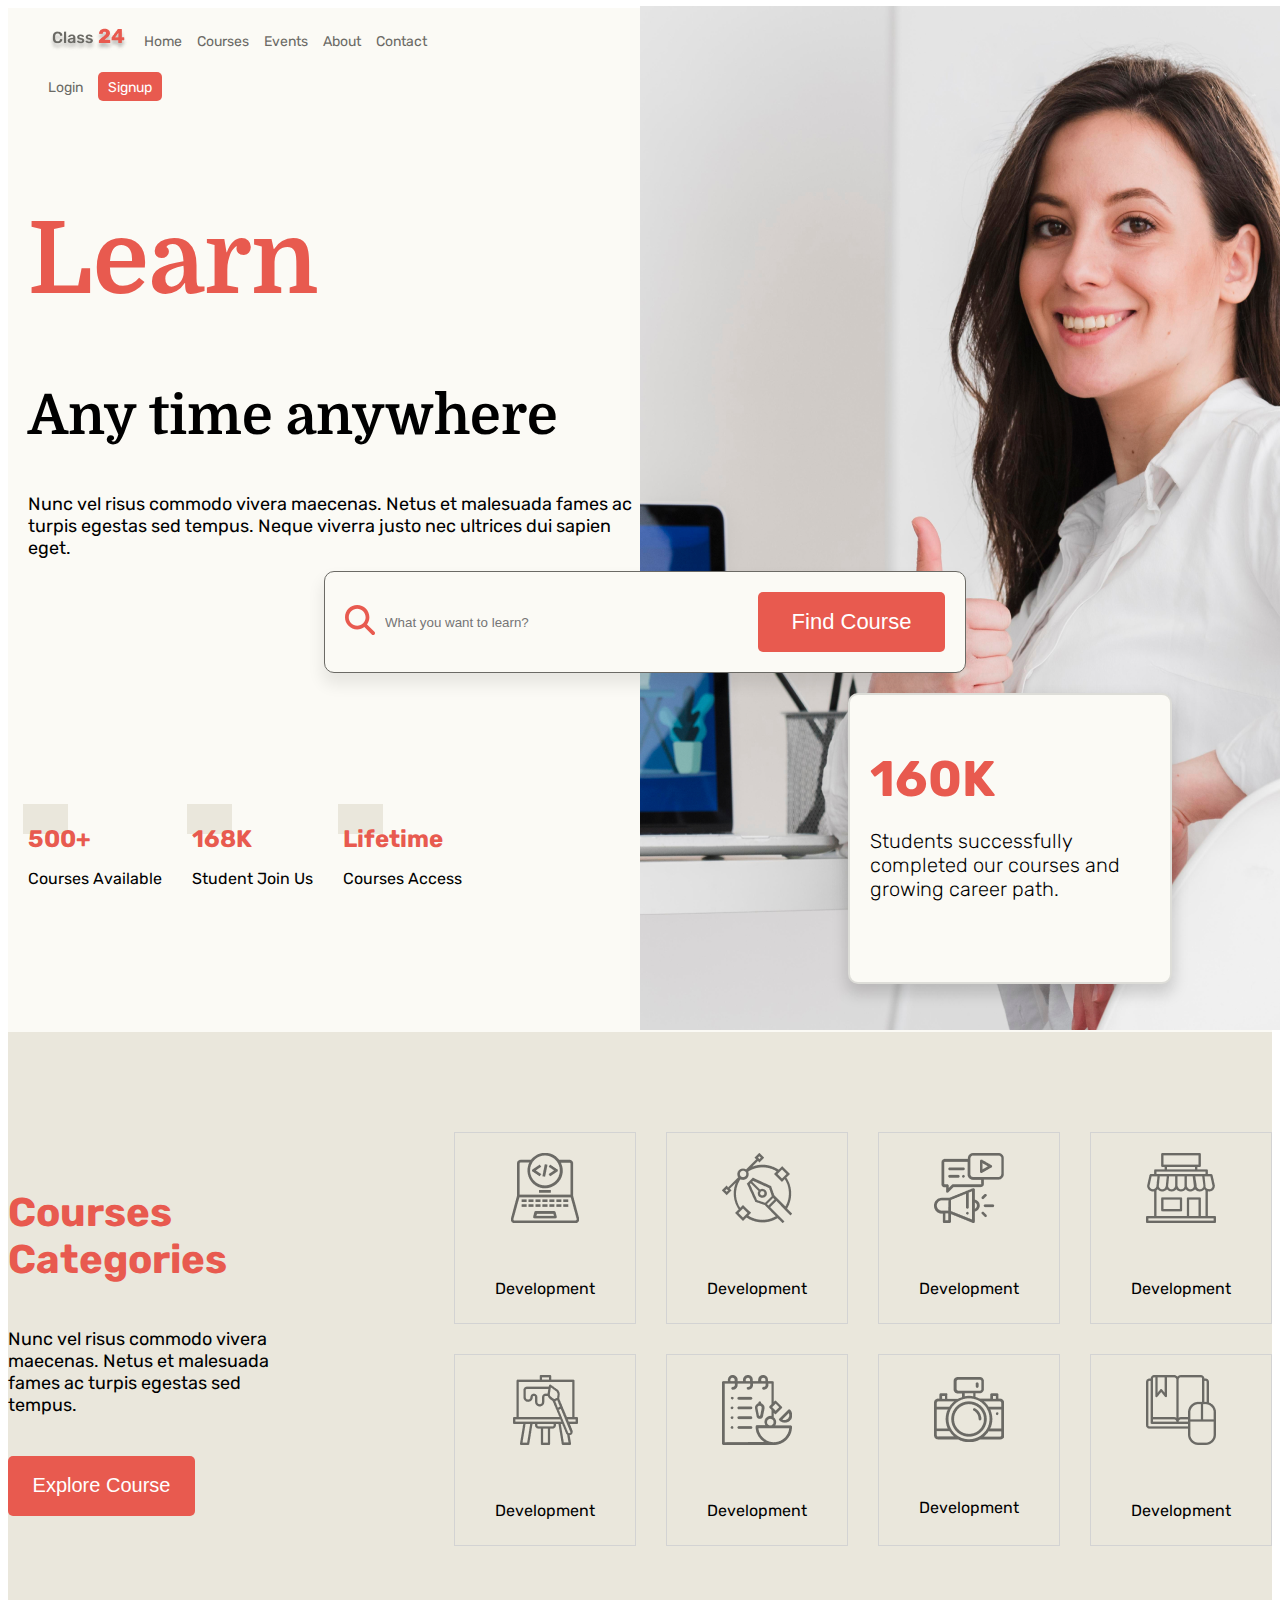
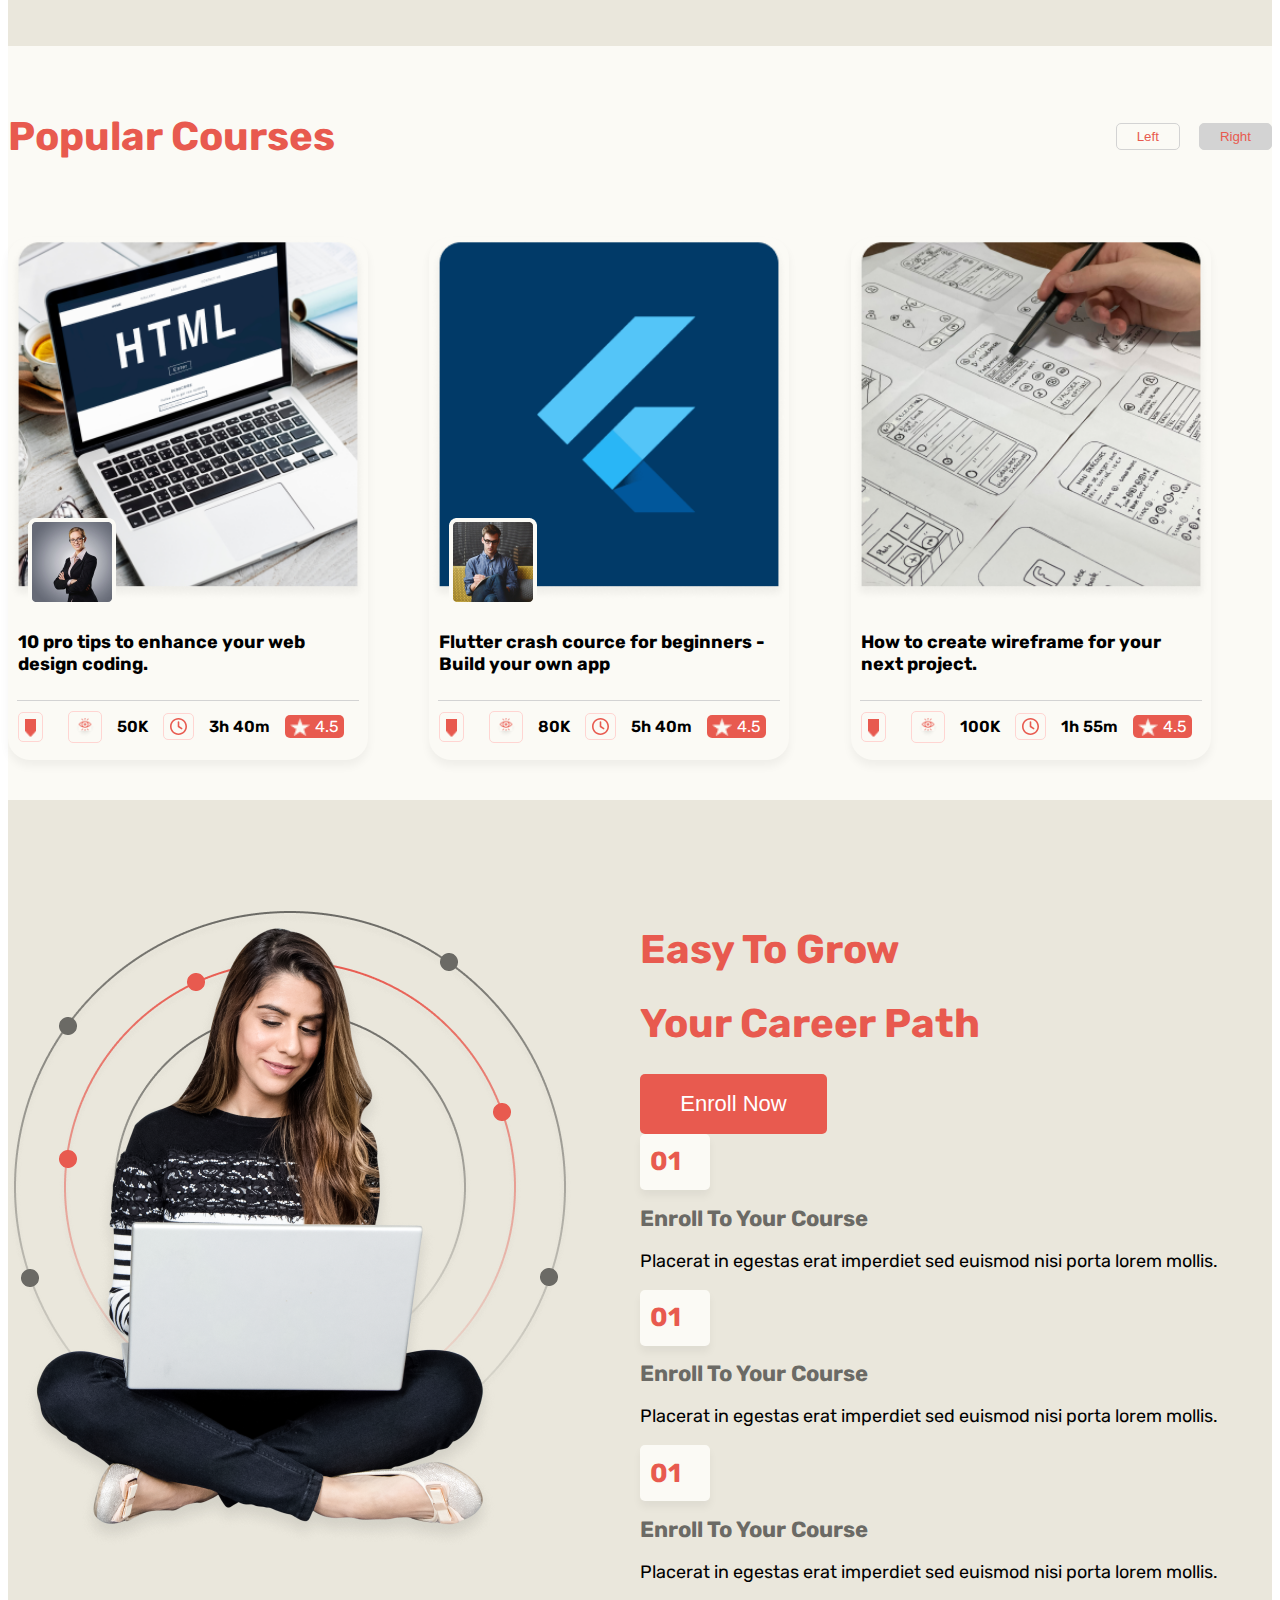
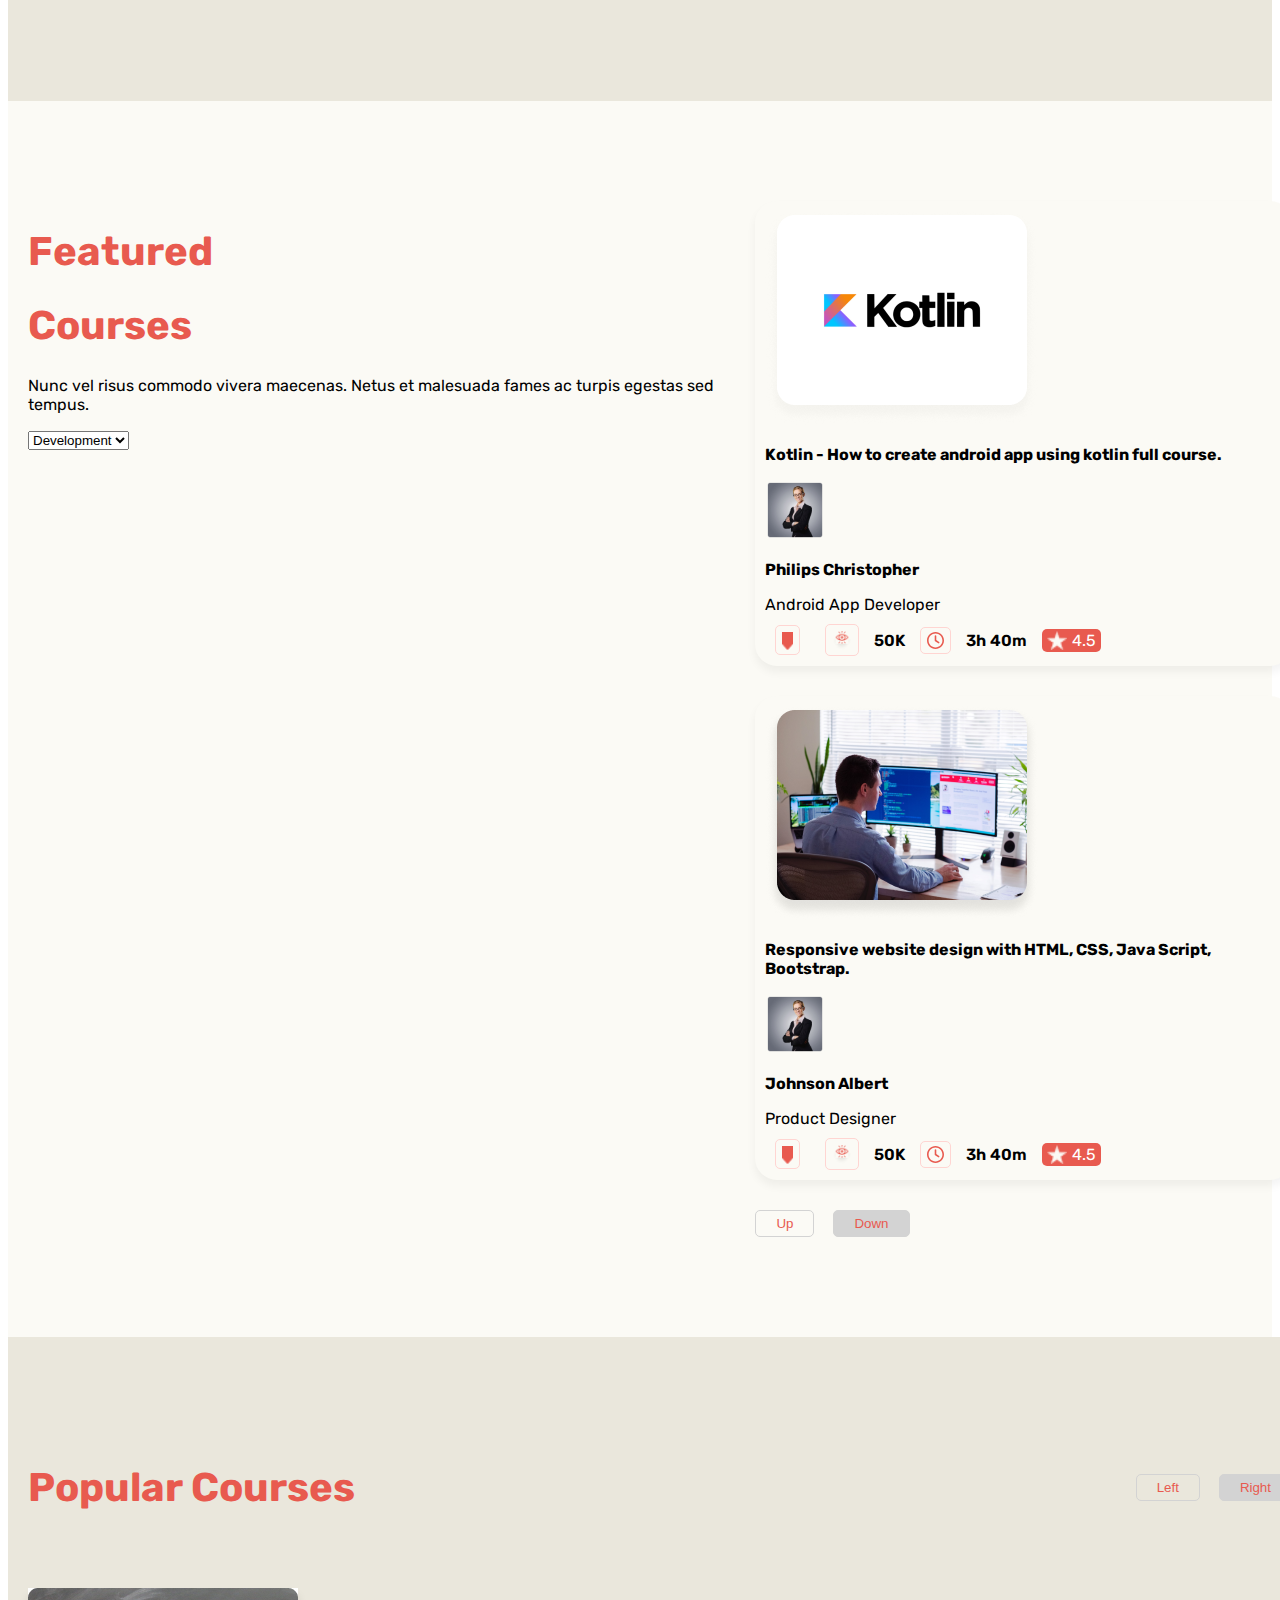
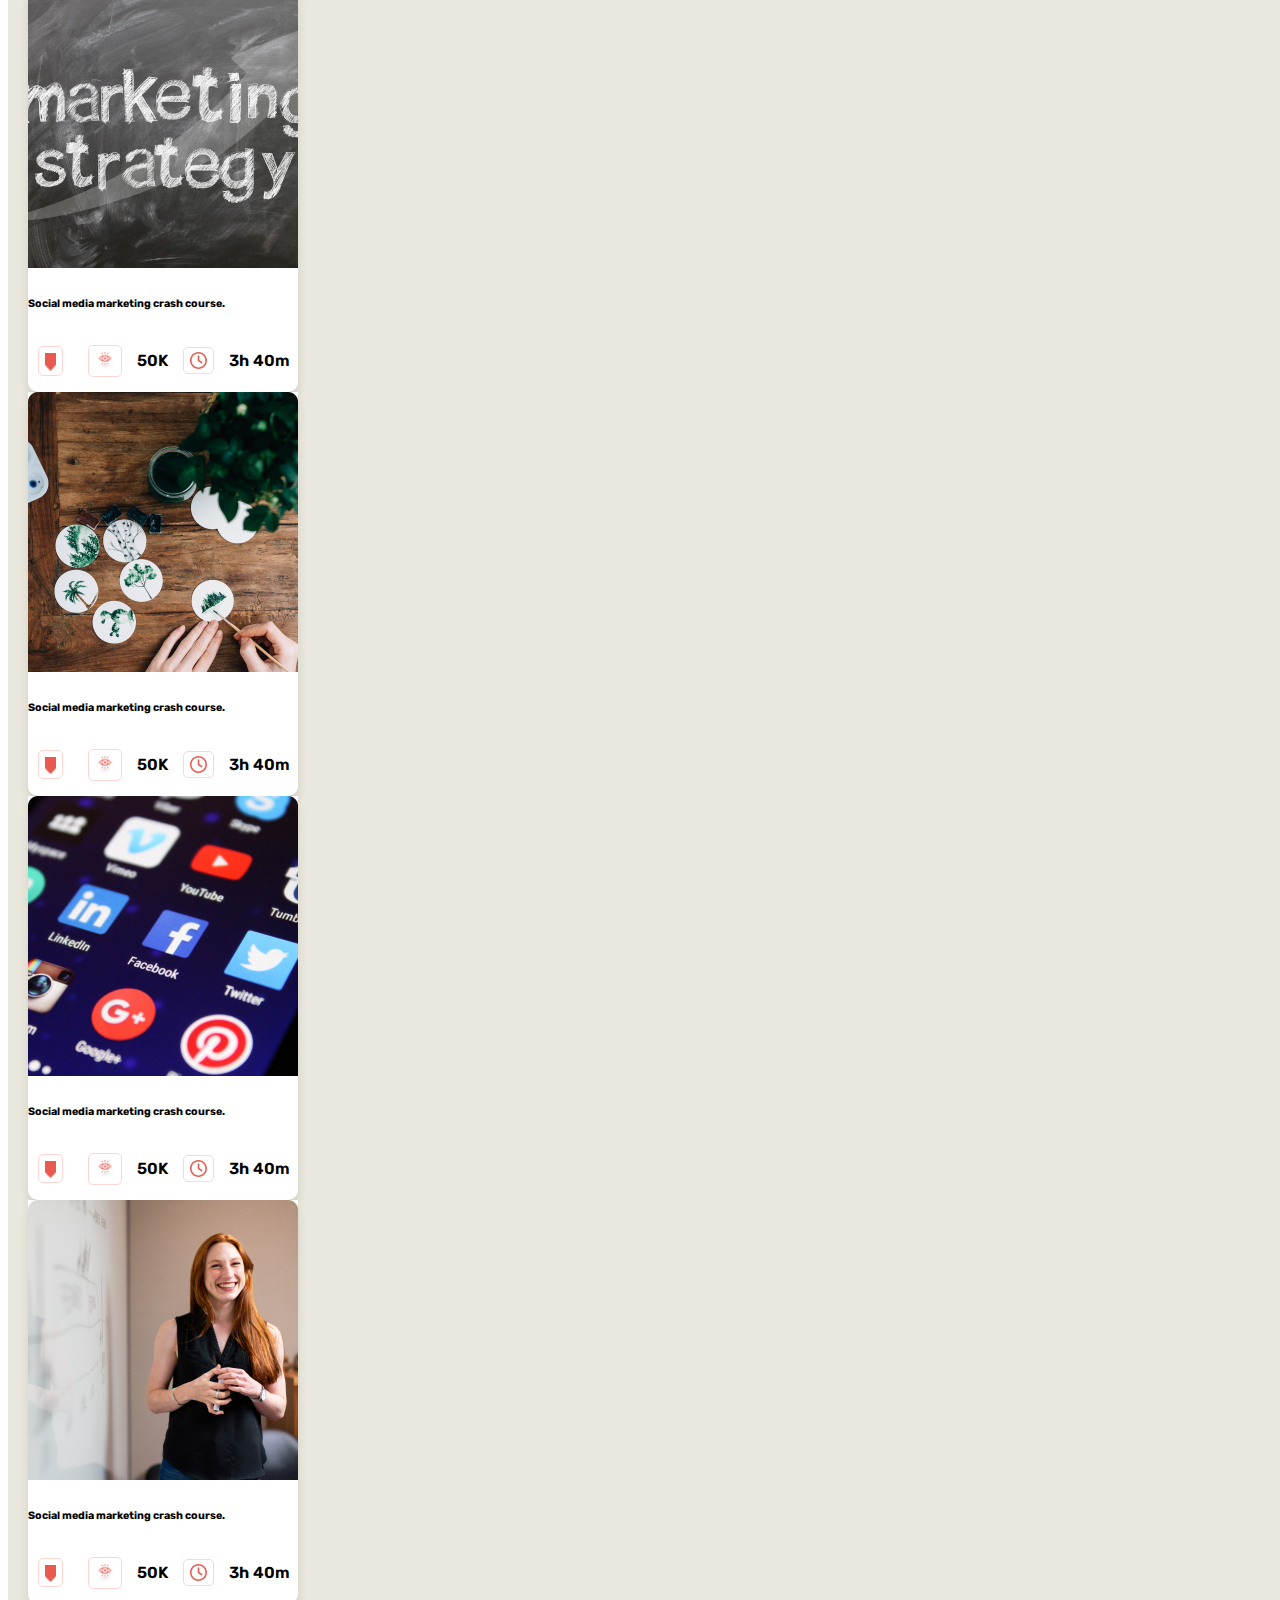
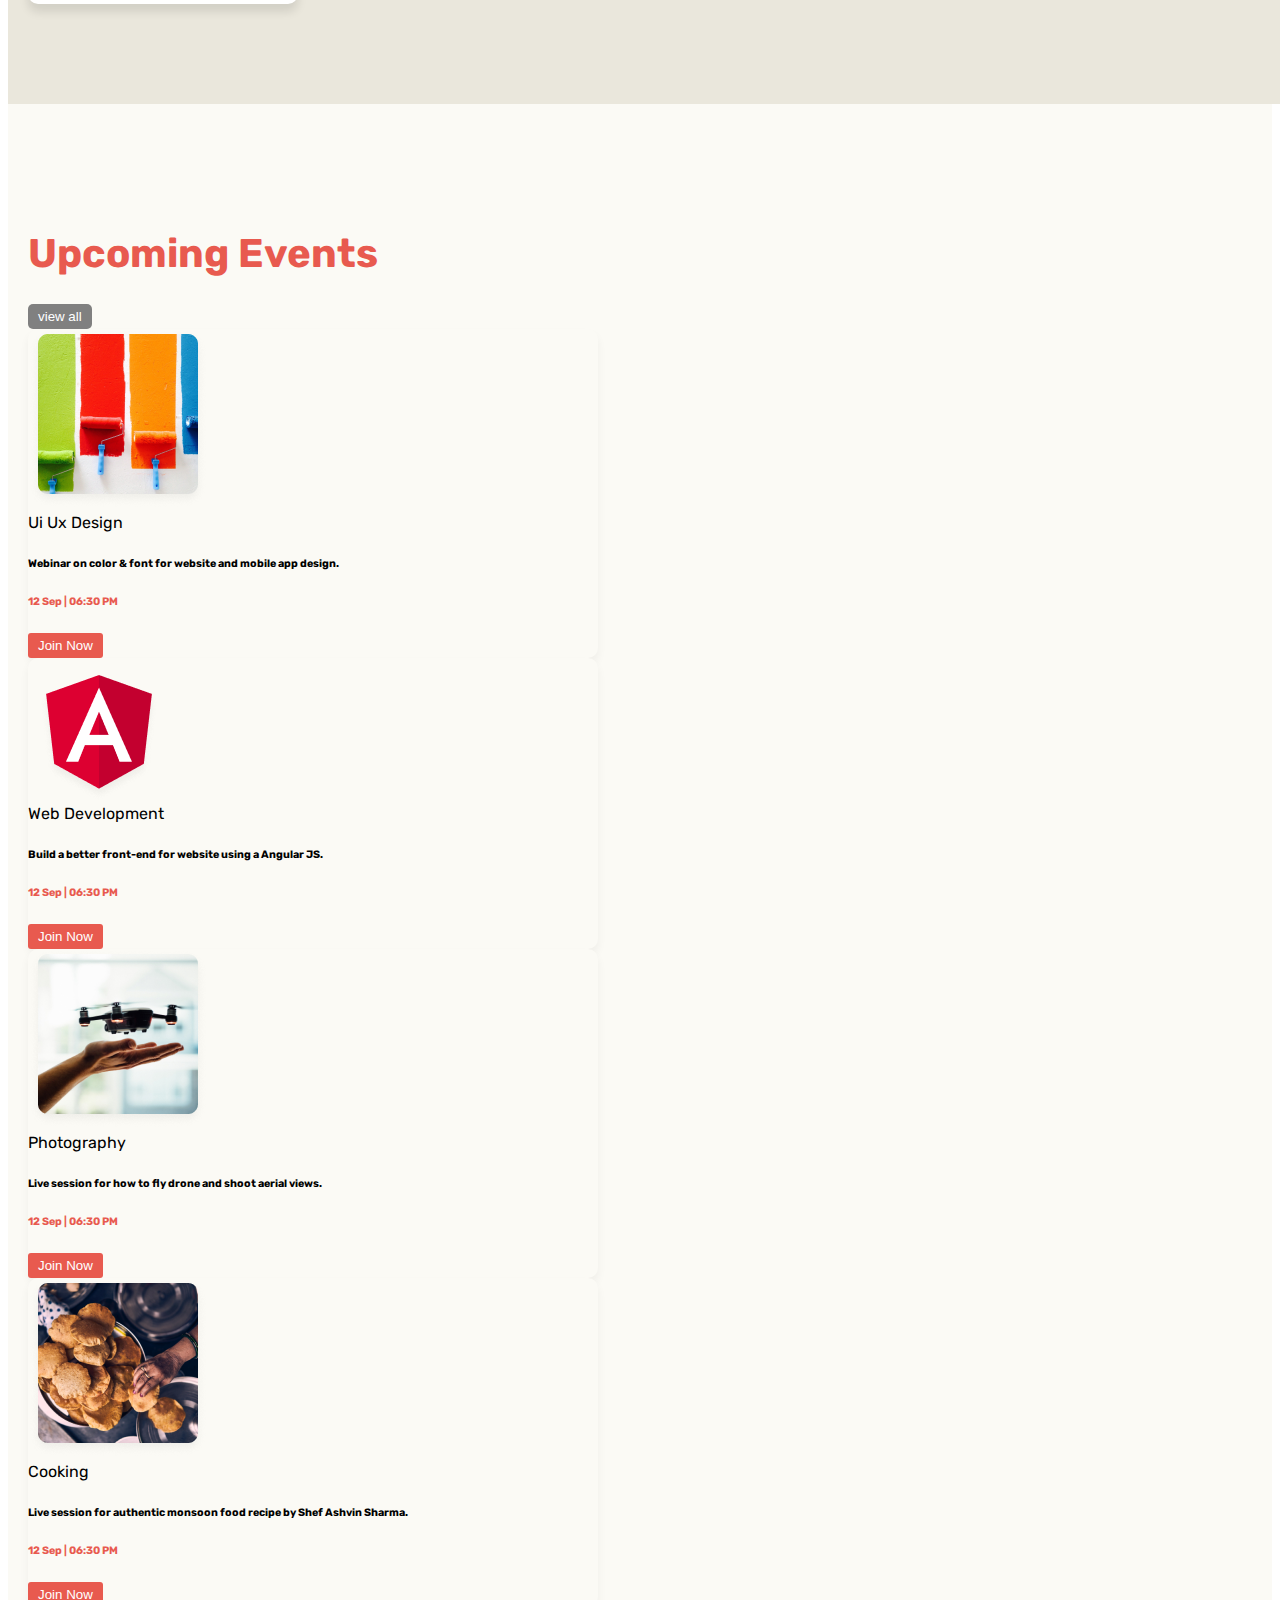
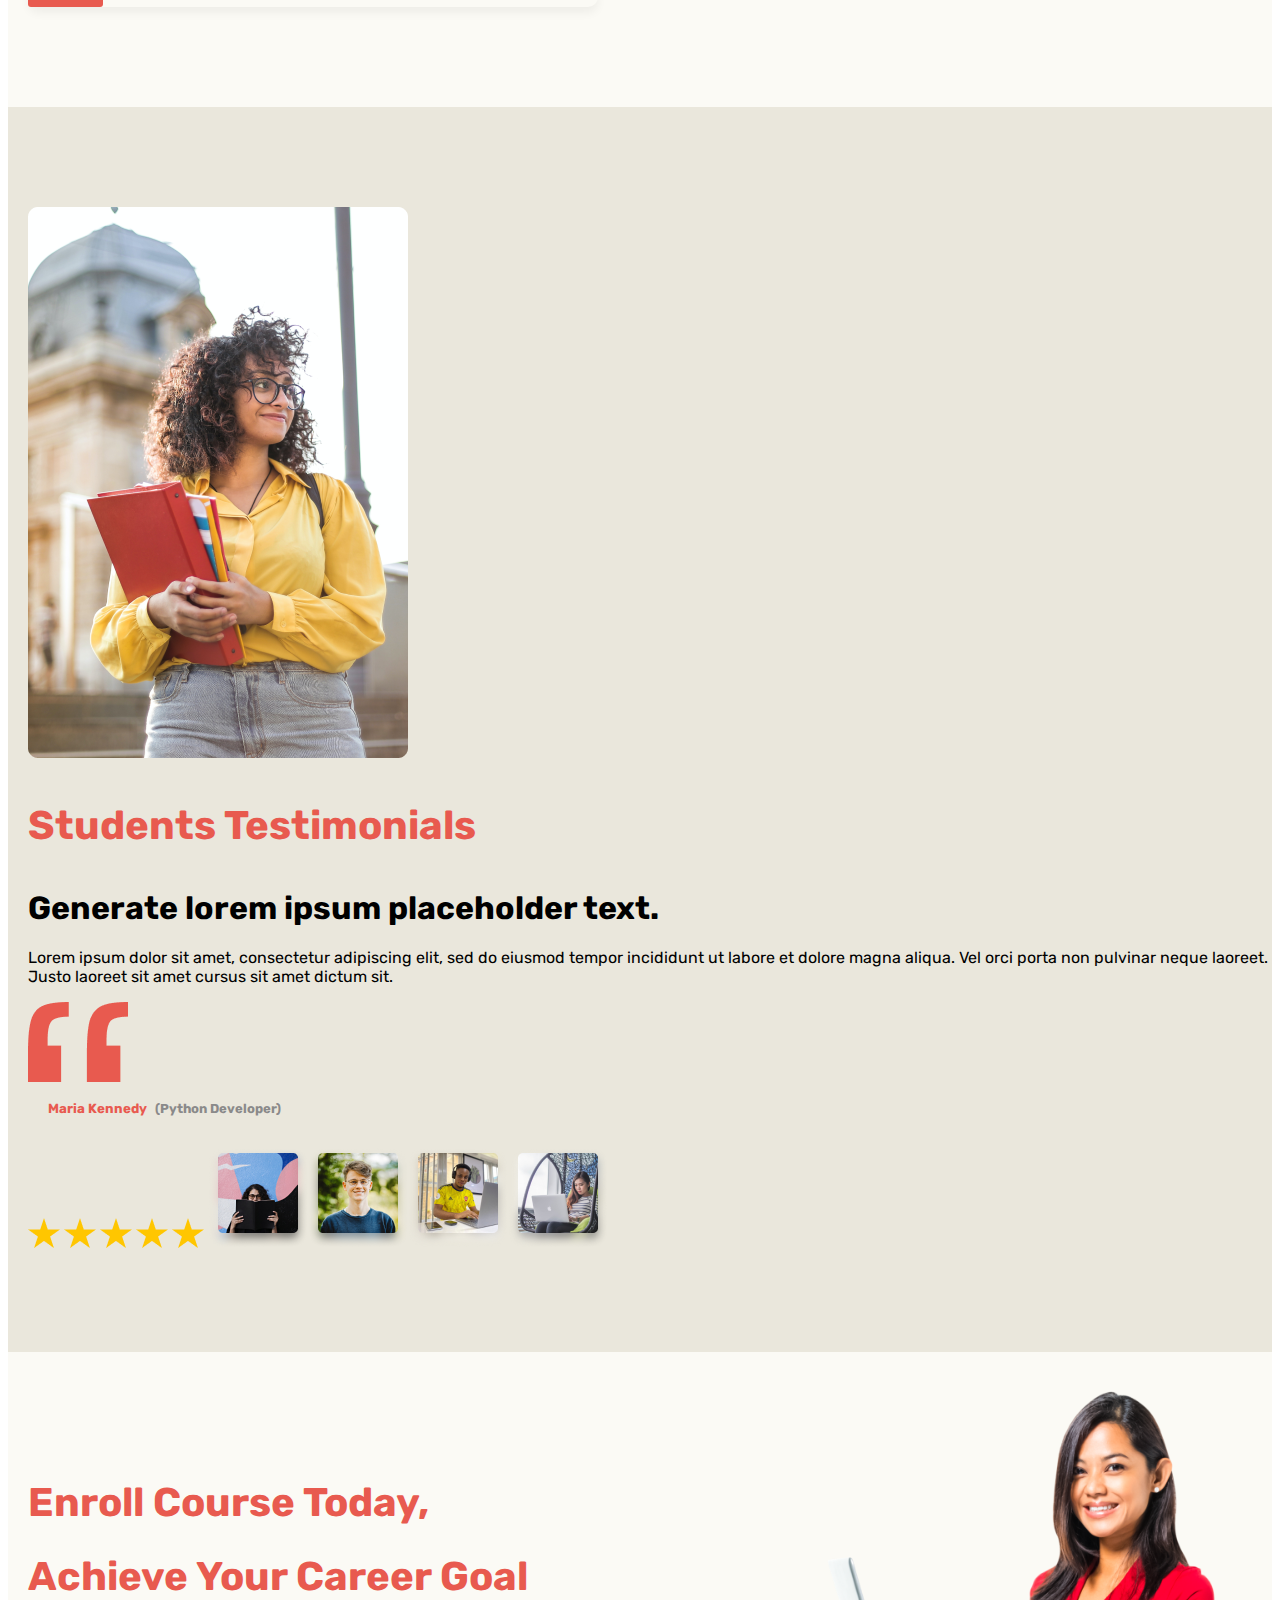
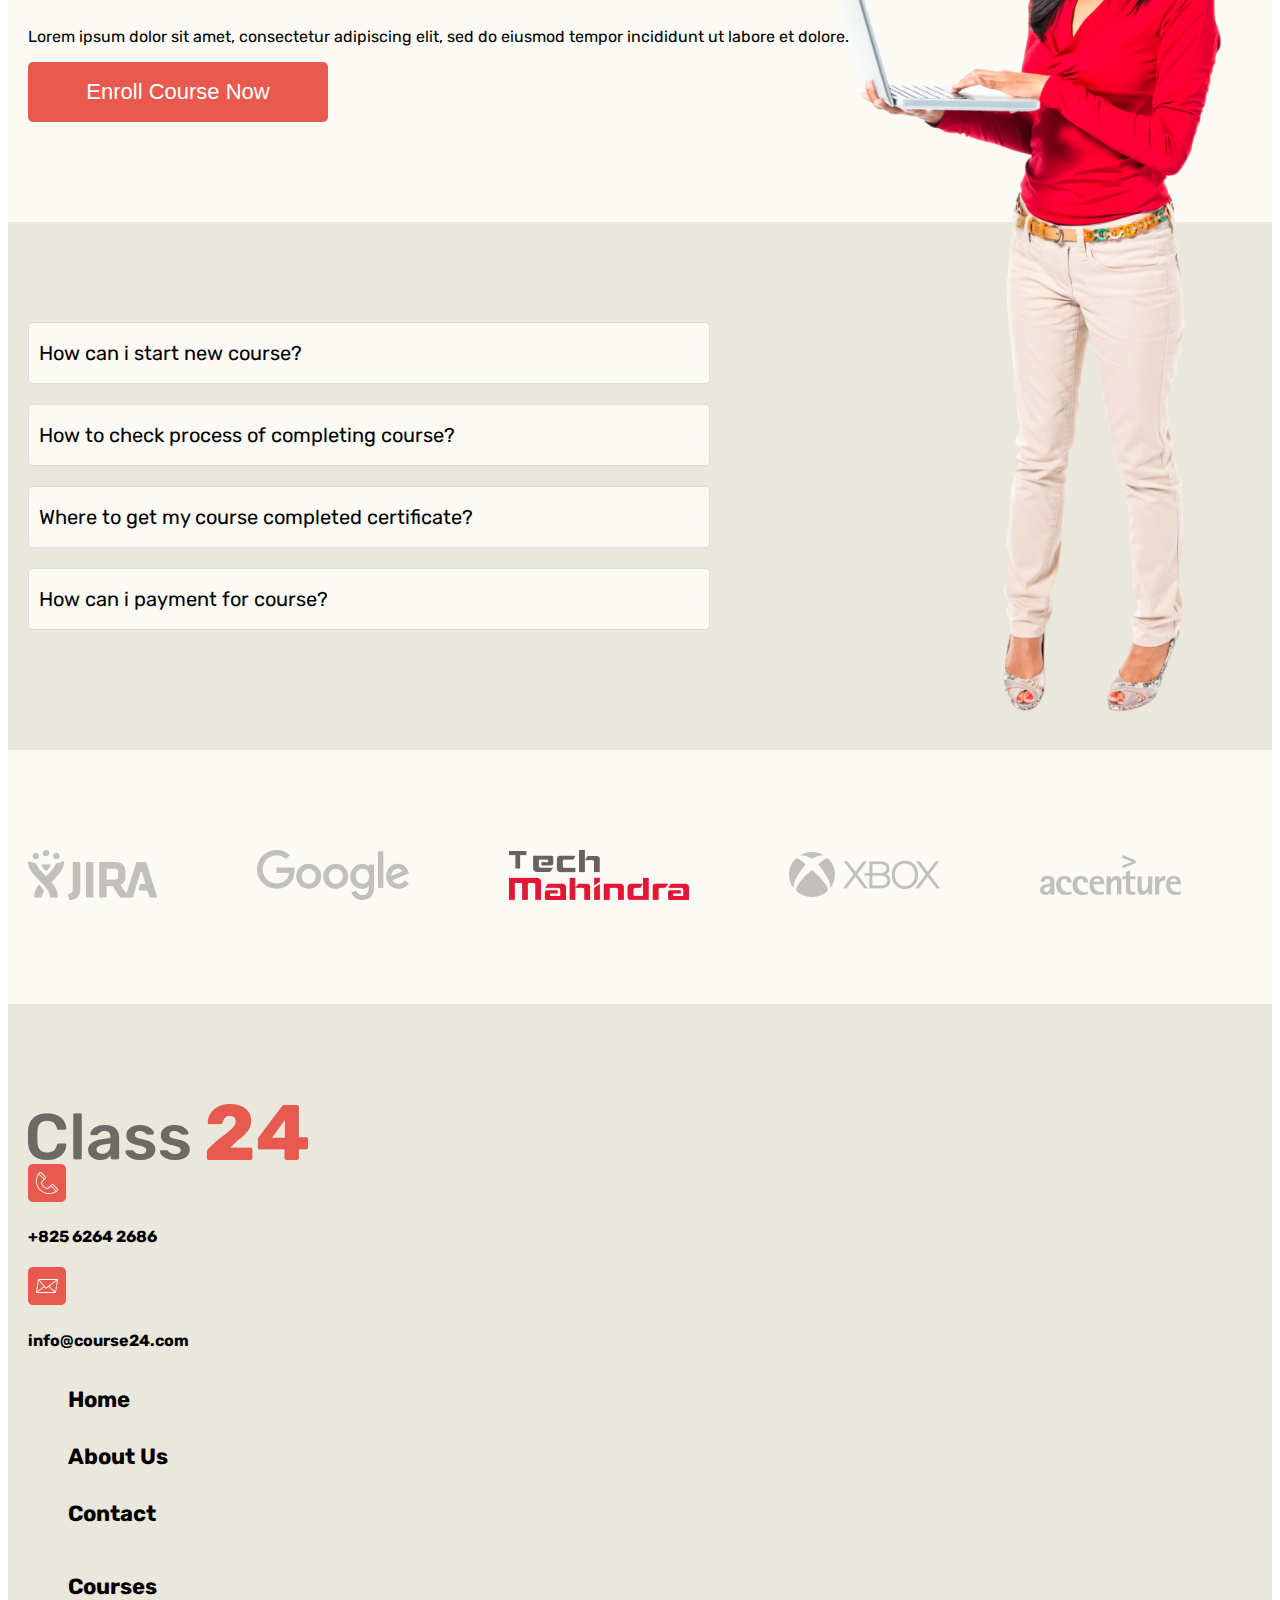
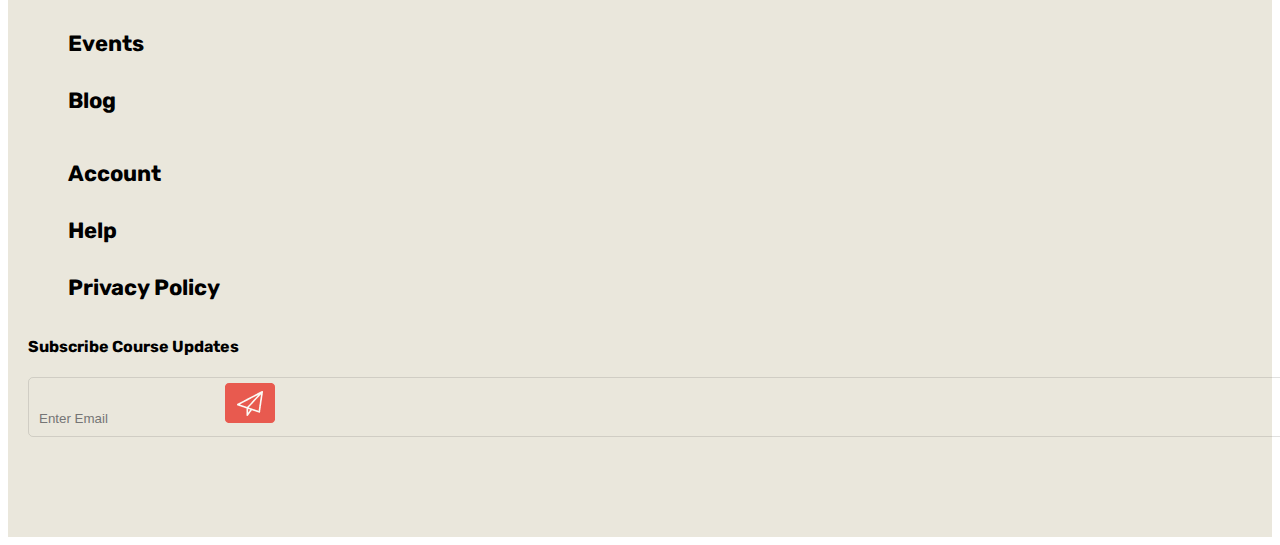
==== commit 4ceb3878: "nav change" ====
--- a/index.html
+++ b/index.html
@@ -16,7 +16,27 @@
   </head>
   <body>
     <div class="header">
-      <nav></nav>
+      <div class="navContainer">
+        <nav class="navbar">
+          <ul>
+            <li>
+              <a href="#">
+                <img src="/images/logo.png" alt="" />
+              </a>
+            </li>
+            <li><a href="#">Home</a></li>
+            <li><a href="#">Courses</a></li>
+            <li><a href="#">Events</a></li>
+            <li><a href="#">About</a></li>
+            <li><a href="#">Contact</a></li>
+          </ul>
+          <ul>
+            <li class="loginBtn"><a href="#">Login</a></li>
+            <li class="signUpBtn"><a href="#">Signup</a></li>
+          </ul>
+        </nav>
+      </div>
+
       <div class="banner container">
         <div class="left">
           <h1 class="title">Learn</h1>
--- a/style.css
+++ b/style.css
@@ -11,6 +11,48 @@
 .header {
   width: 100%;
   background-color: #fbfaf5;
+}
+
+.navContainer {
+  max-width: 1440px;
+  width: 100%;
+  margin: 0 auto;
+  position: relative;
+}
+.navbar {
+  position: absolute;
+  top: 0;
+  left: 0;
+}
+
+.navbar ul {
+  display: flex;
+  align-items: center;
+
+  gap: 15px;
+}
+.navbar ul li {
+  list-style-type: none;
+}
+
+.navbar ul li a {
+  color: #6b6a65;
+  font-size: 14px;
+  text-decoration: none;
+}
+
+.loginBtn {
+  color: #e85a4f;
+}
+
+.signUpBtn {
+  padding: 5px 10px;
+  background-color: #e85a4f;
+  border-radius: 5px;
+}
+
+.signUpBtn a {
+  color: white !important;
 }
 
 .banner {
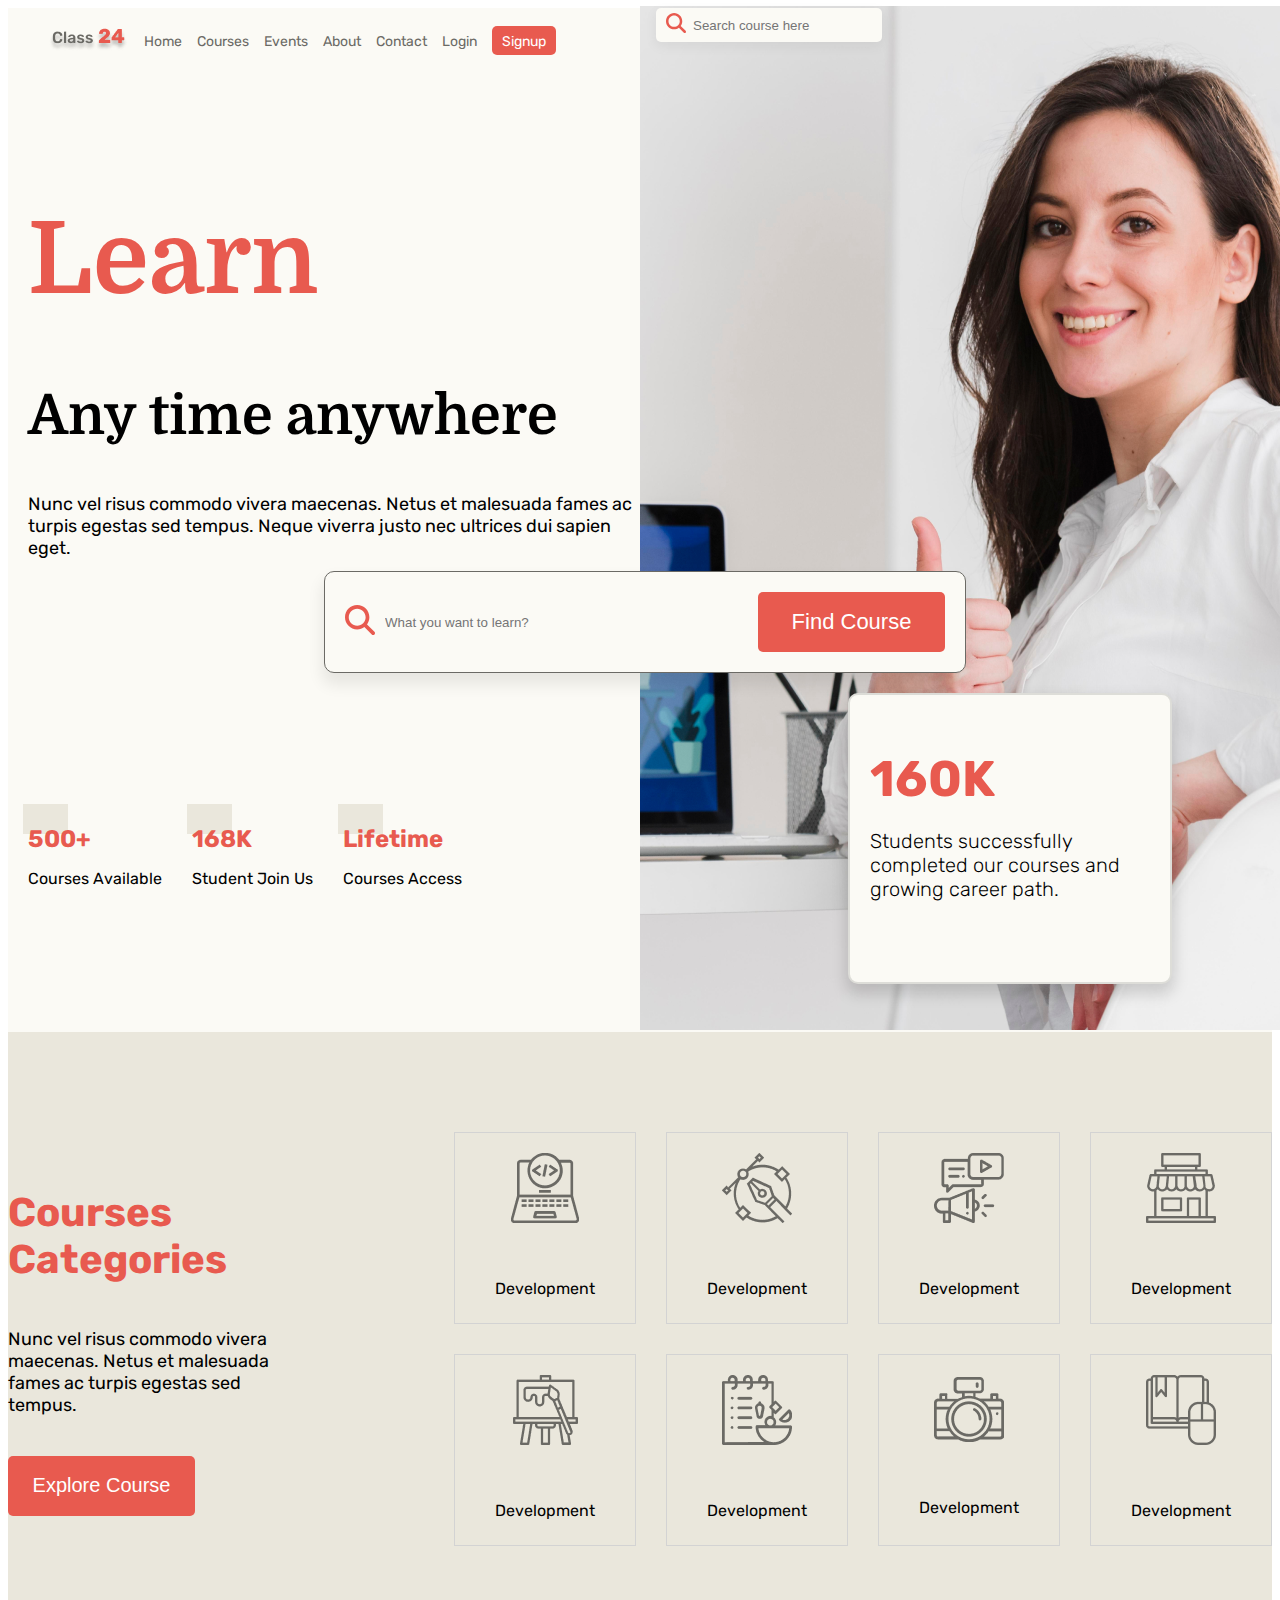
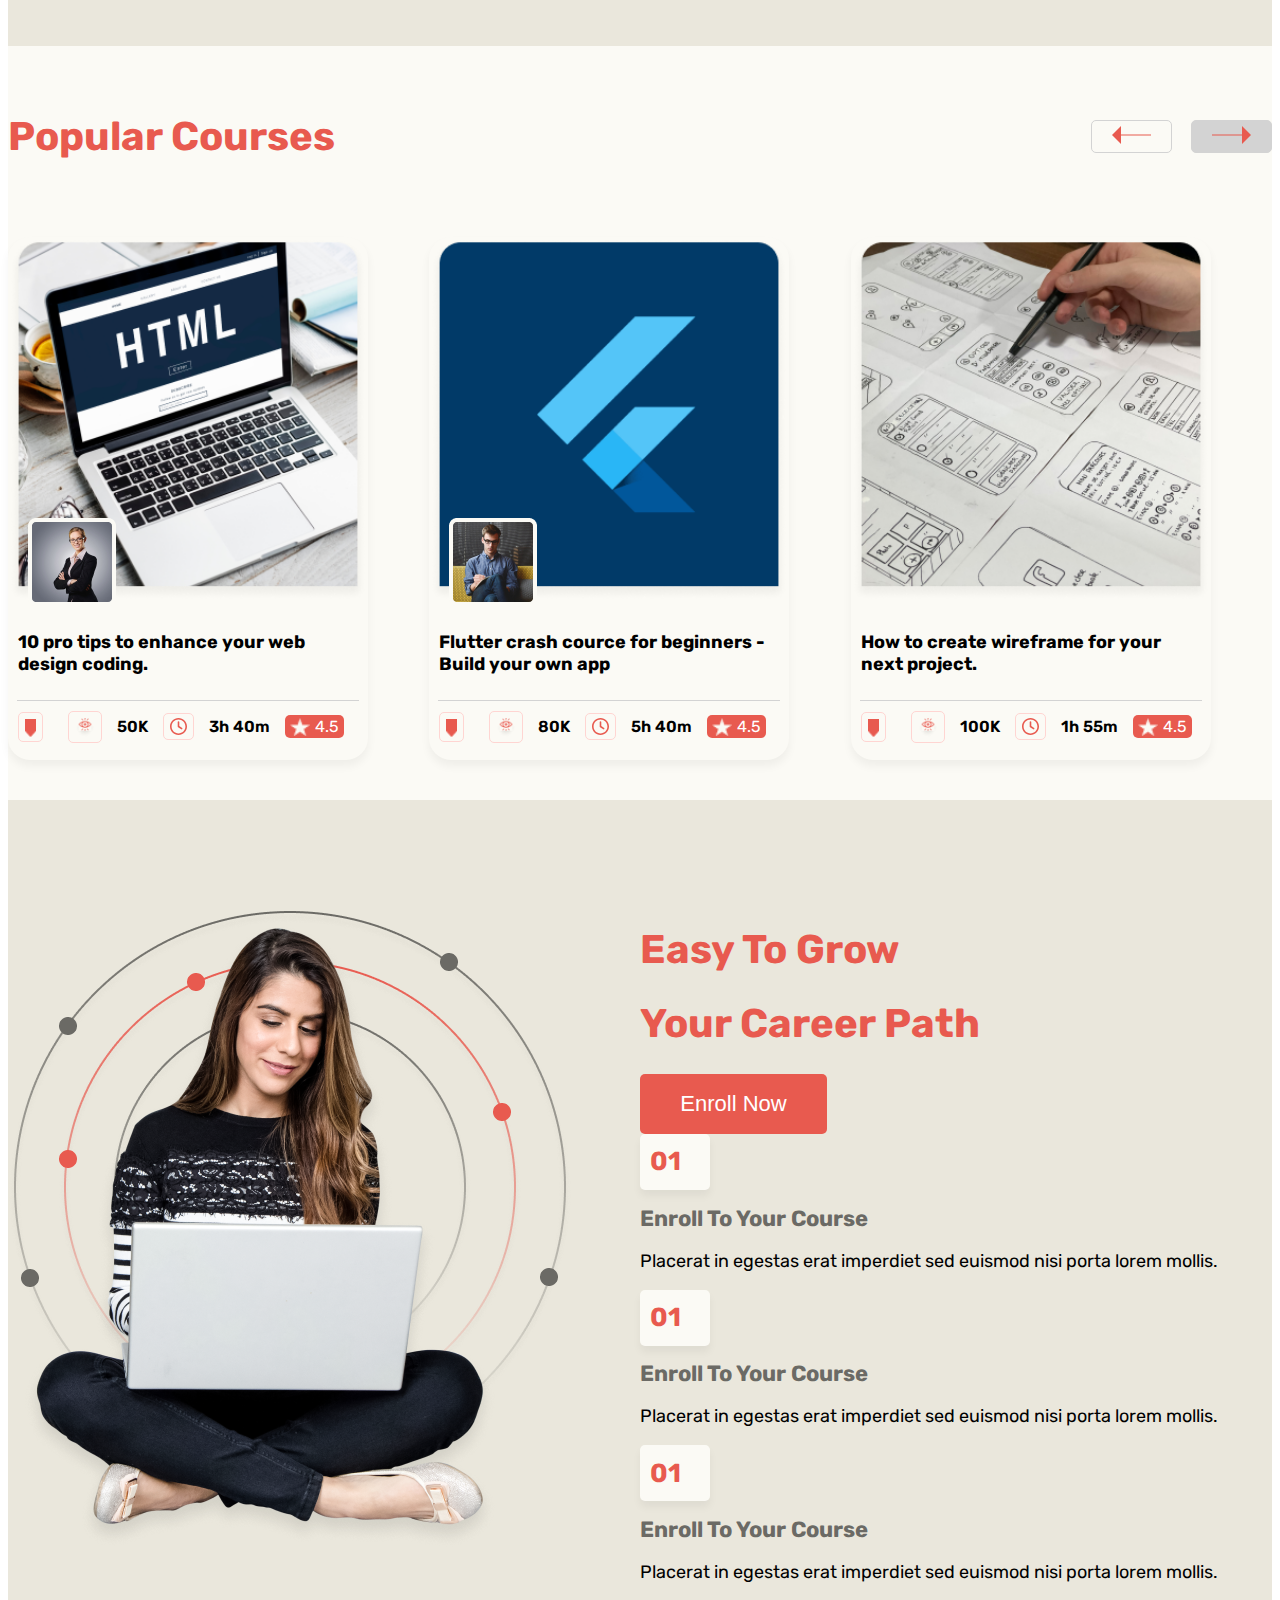
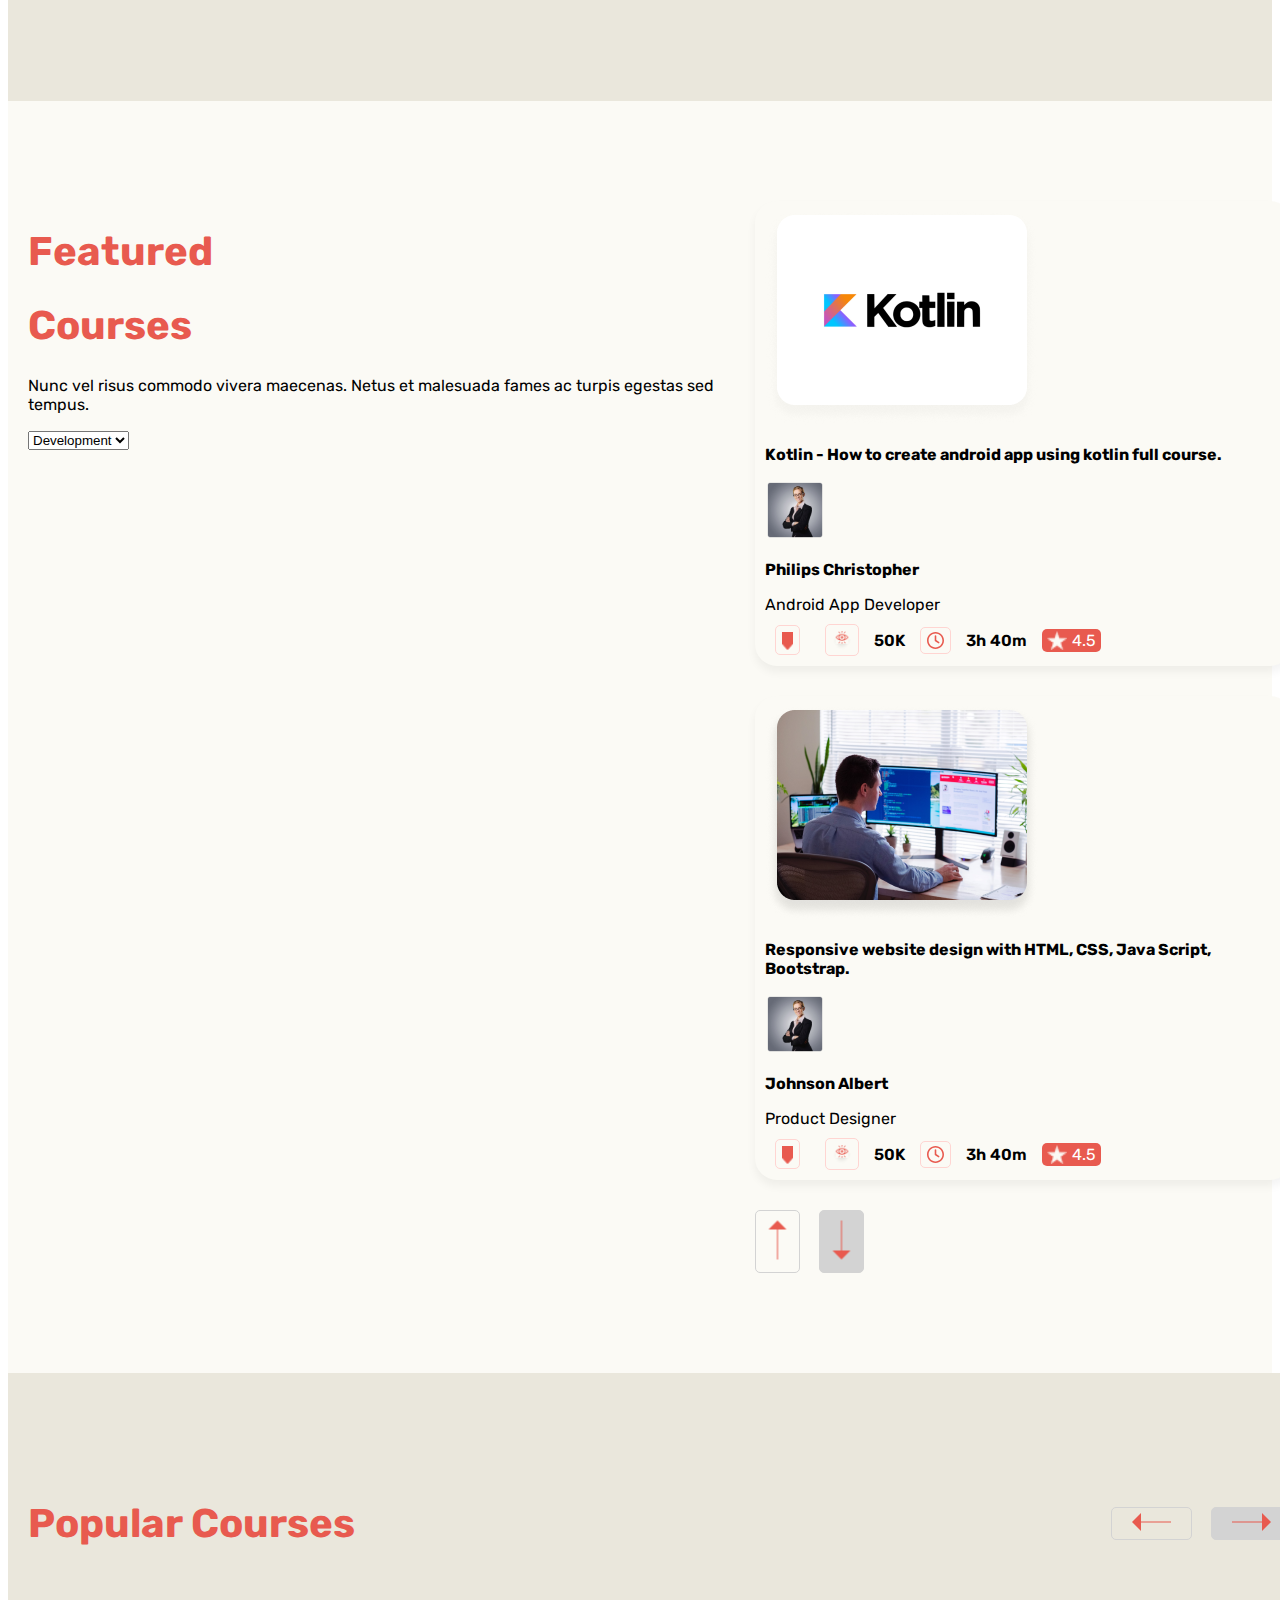
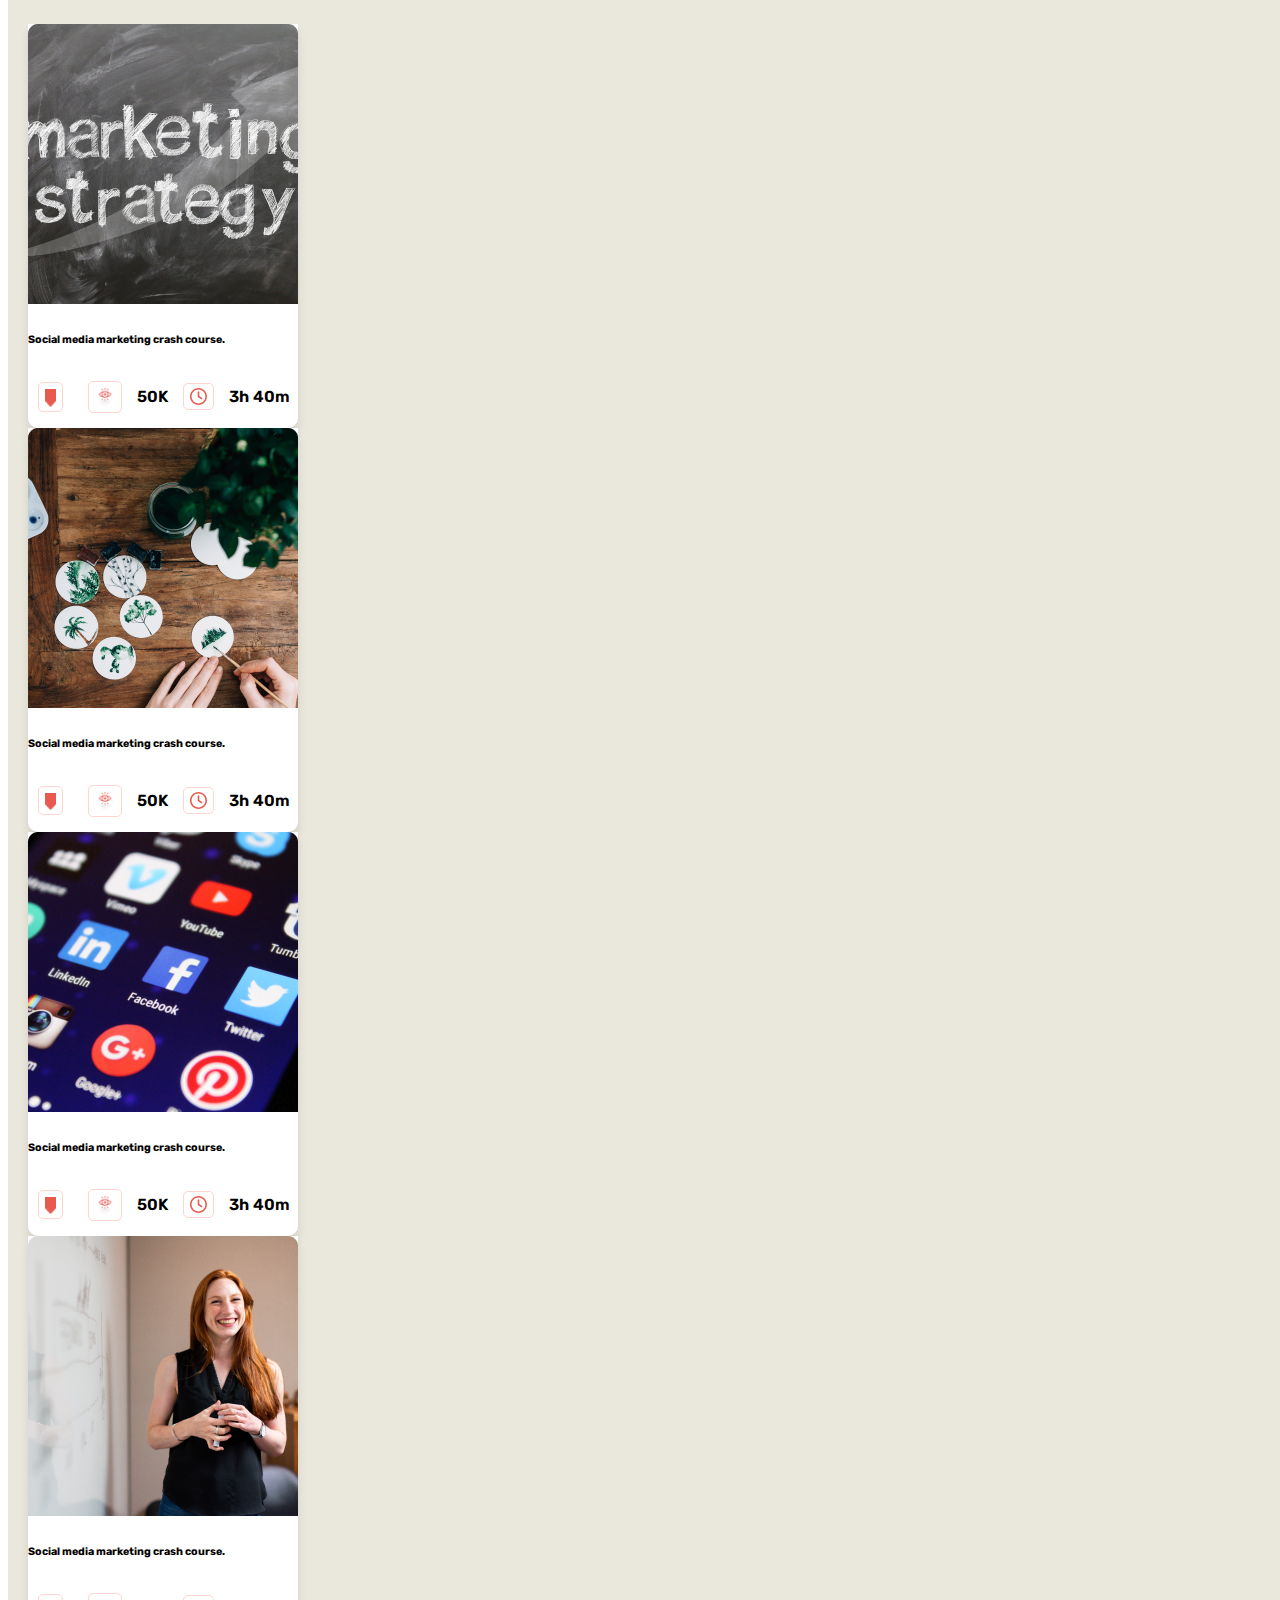
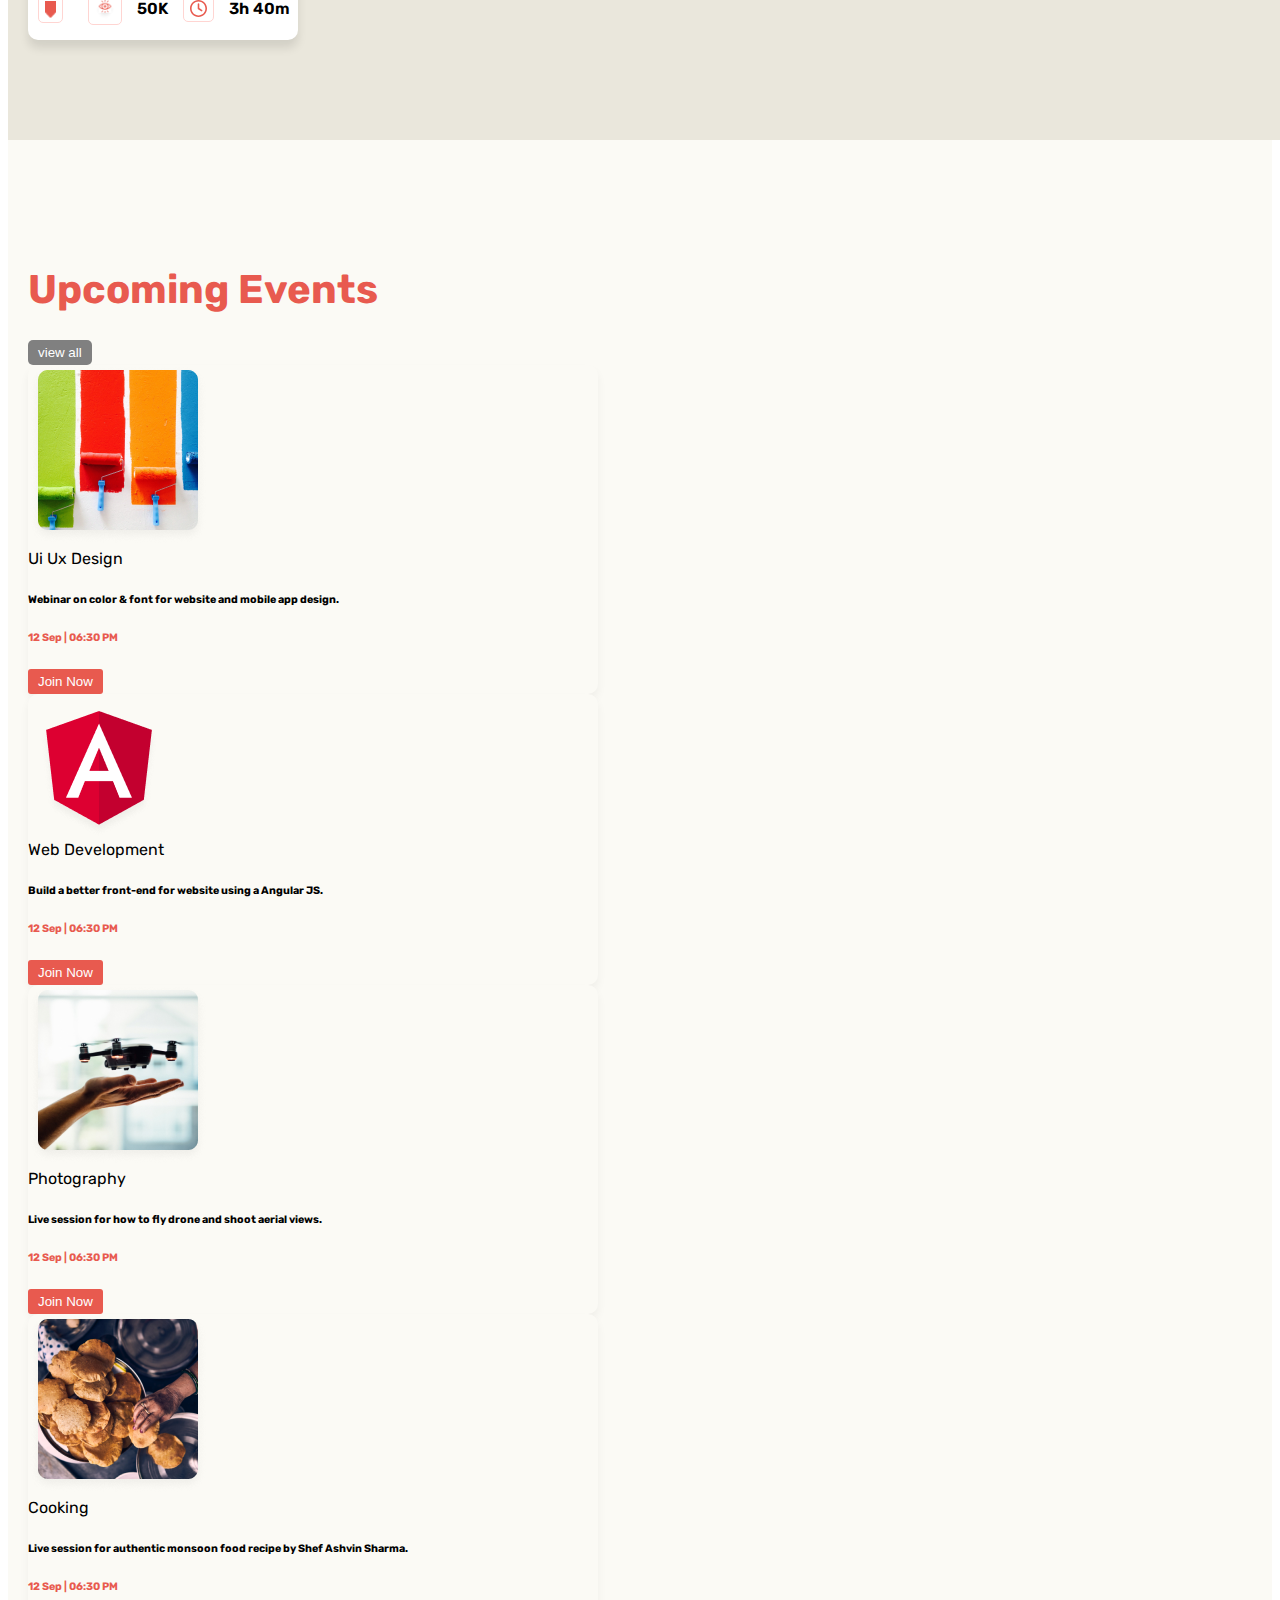
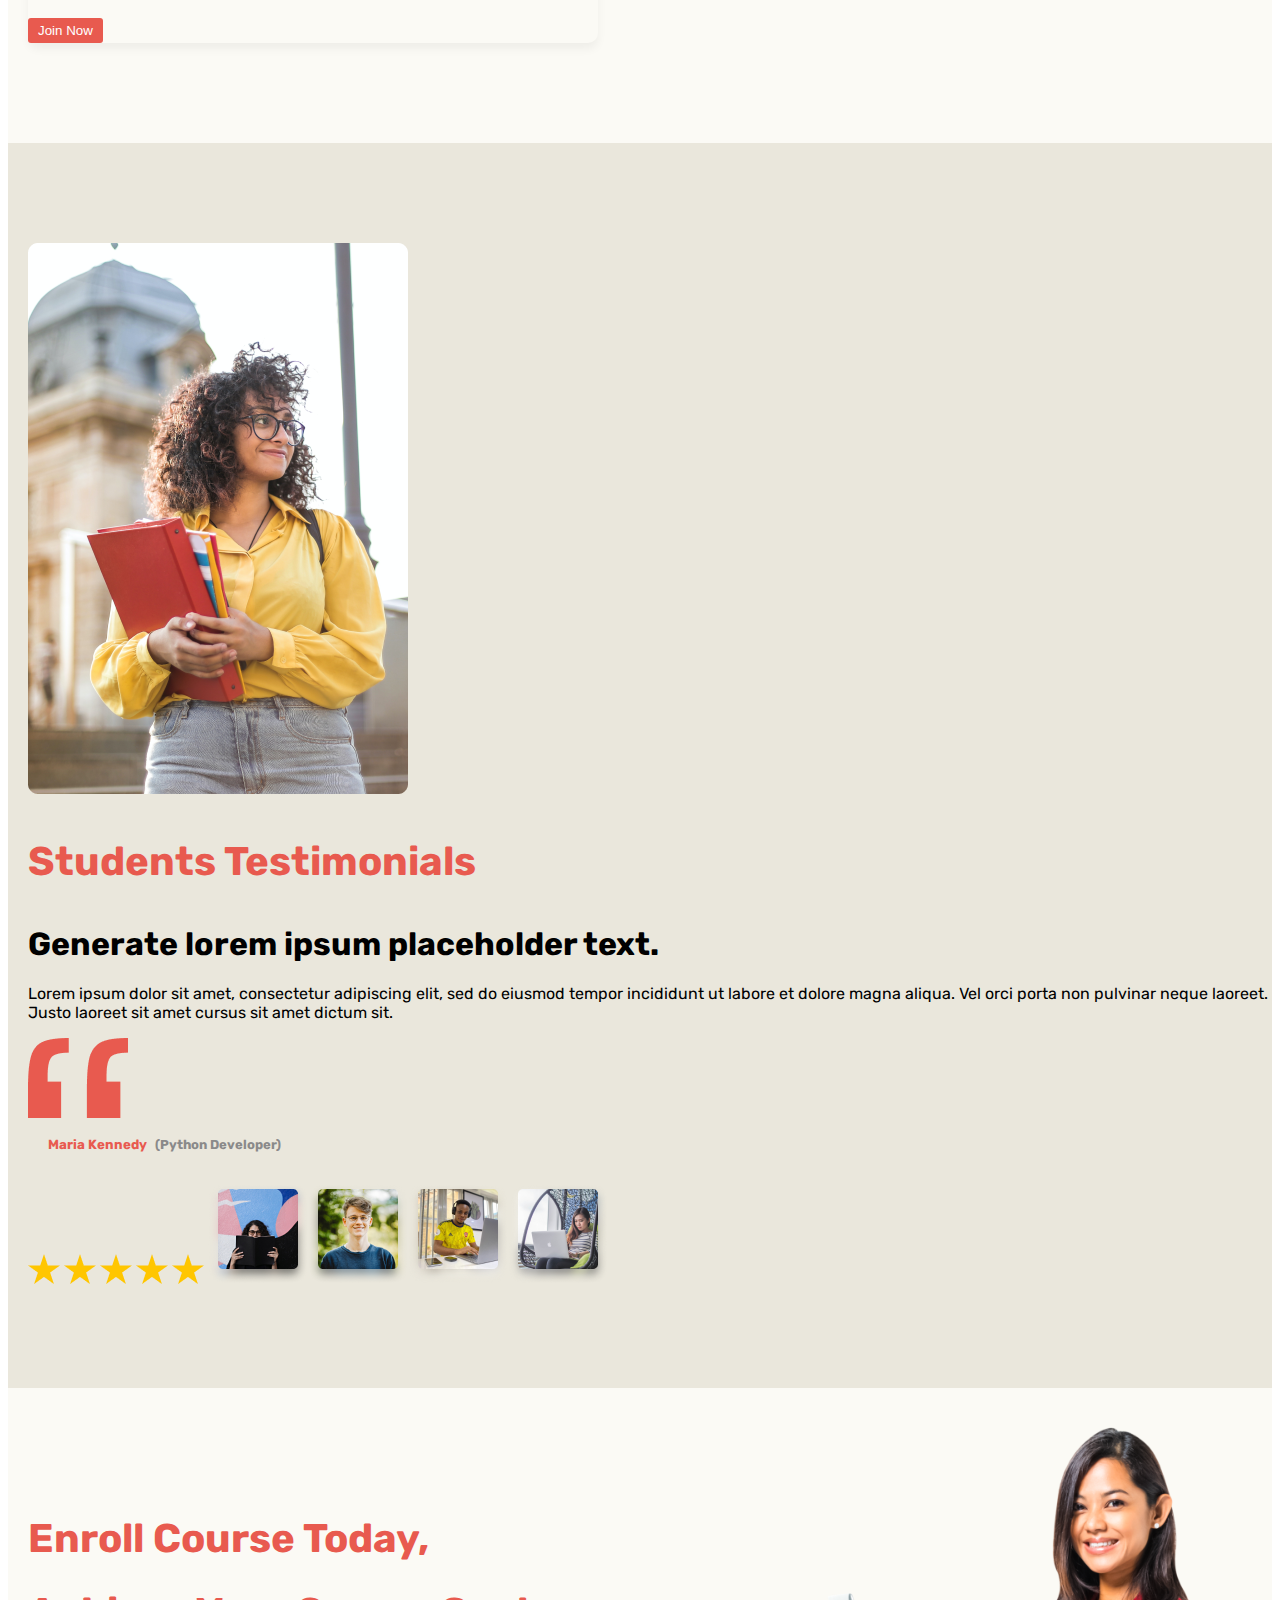
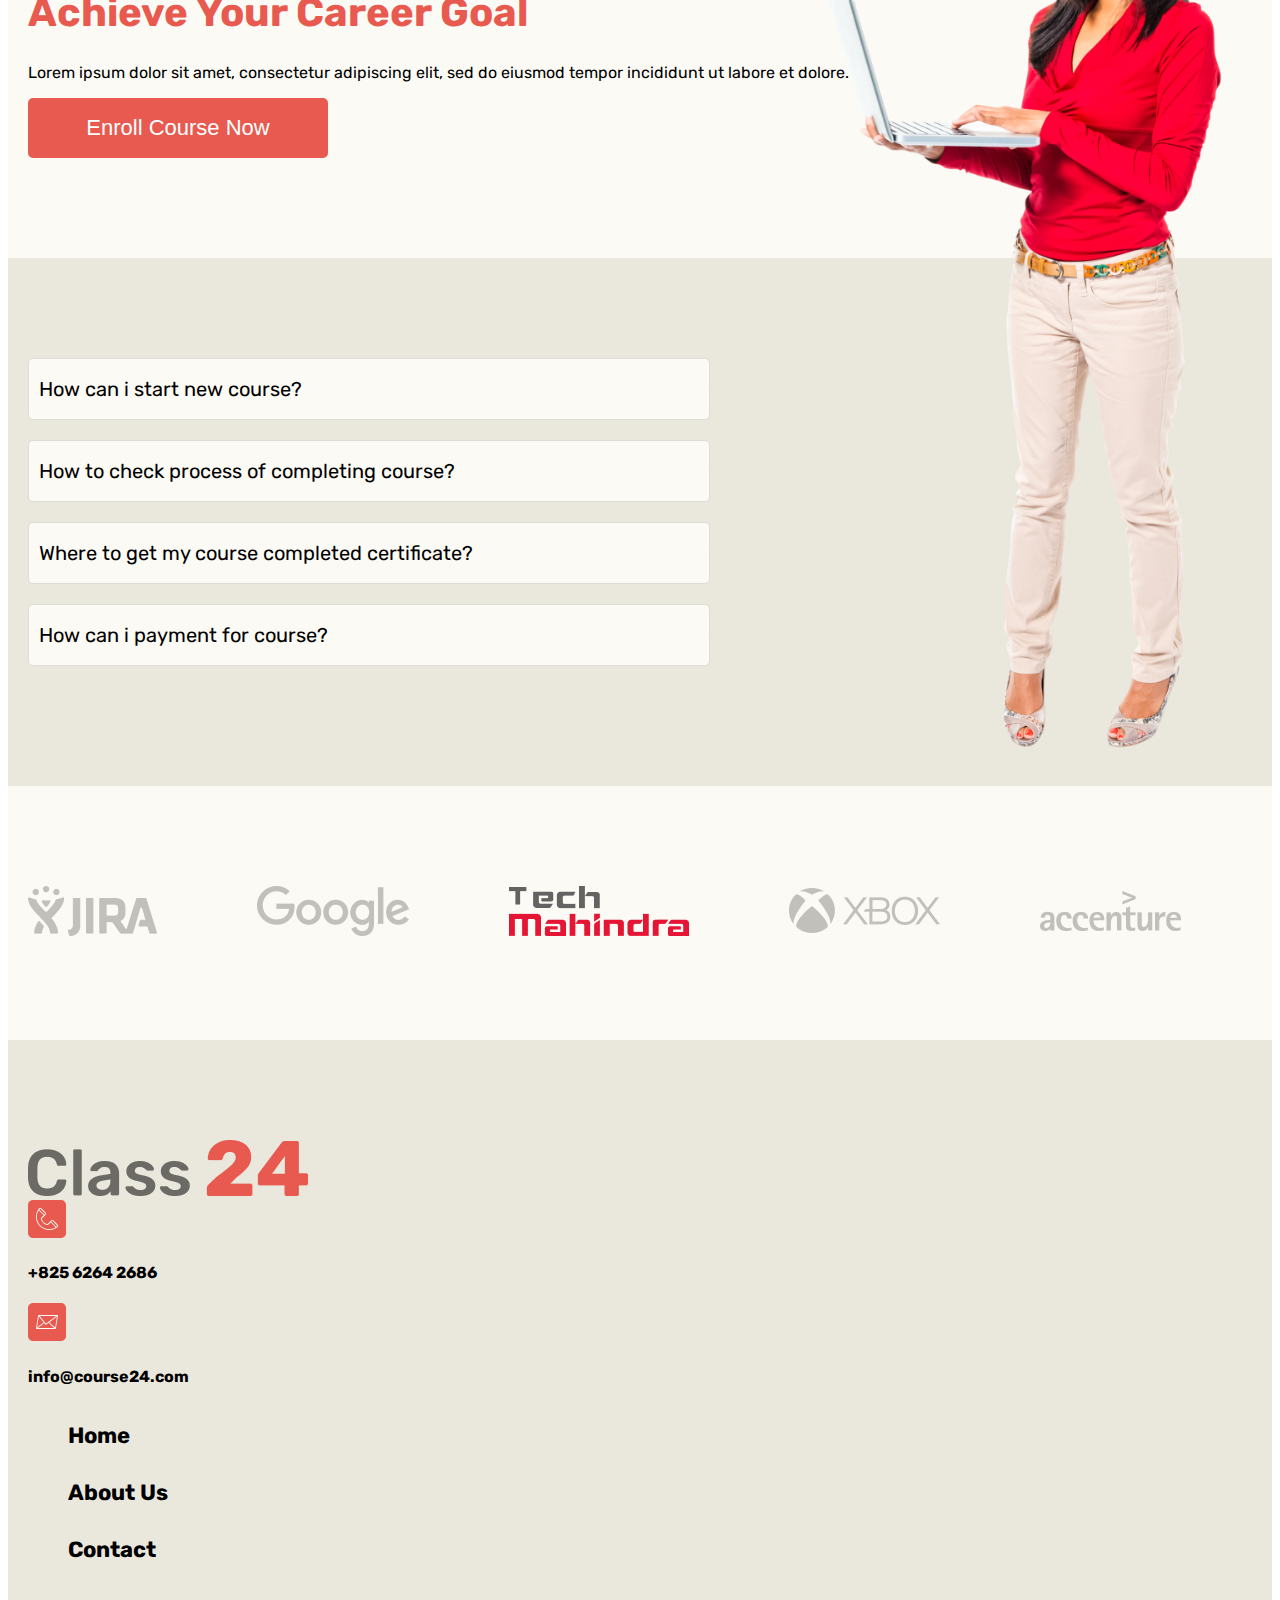
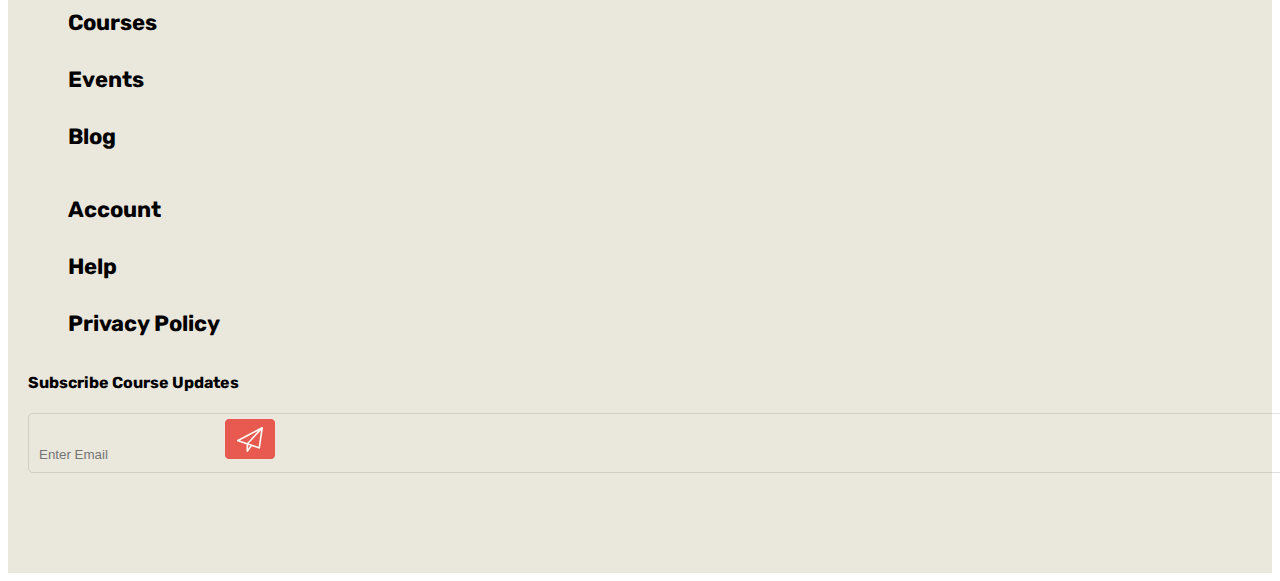
==== commit 6254d207: "arrow button added" ====
--- a/index.html
+++ b/index.html
@@ -18,7 +18,7 @@
     <div class="header">
       <div class="navContainer">
         <nav class="navbar">
-          <ul>
+          <ul class="mt-2">
             <li>
               <a href="#">
                 <img src="/images/logo.png" alt="" />
@@ -29,11 +29,27 @@
             <li><a href="#">Events</a></li>
             <li><a href="#">About</a></li>
             <li><a href="#">Contact</a></li>
-          </ul>
-          <ul>
-            <li class="loginBtn"><a href="#">Login</a></li>
+            <li class="loginBtn ms-5"><a href="#">Login</a></li>
             <li class="signUpBtn"><a href="#">Signup</a></li>
           </ul>
+          <div>
+            <div class="searchBox">
+              <div class="searchIcon">
+                <svg
+                  fill="#e85a4f"
+                  width="20"
+                  height="20"
+                  xmlns="http://www.w3.org/2000/svg"
+                  viewBox="0 0 512 512"
+                >
+                  <path
+                    d="M416 208c0 45.9-14.9 88.3-40 122.7L502.6 457.4c12.5 12.5 12.5 32.8 0 45.3s-32.8 12.5-45.3 0L330.7 376c-34.4 25.2-76.8 40-122.7 40C93.1 416 0 322.9 0 208S93.1 0 208 0S416 93.1 416 208zM208 352c79.5 0 144-64.5 144-144s-64.5-144-144-144S64 128.5 64 208s64.5 144 144 144z"
+                  />
+                </svg>
+              </div>
+              <input placeholder="Search course here" type="text" />
+            </div>
+          </div>
         </nav>
       </div>
 
@@ -148,8 +164,16 @@
         <div class="popularTitle">
           <h1>Popular Courses</h1>
           <div class="navigationBtn">
-            <button class="leftBtn">Left</button>
-            <button class="rightBtn">Right</button>
+            <button class="leftBtn">
+              <img
+                style="transform: rotate(180deg)"
+                src="/images/rightArrow.png"
+                alt=""
+              />
+            </button>
+            <button class="rightBtn">
+              <img src="/images/rightArrow.png" alt="" />
+            </button>
           </div>
         </div>
         <div class="cardContainer">
@@ -489,8 +513,20 @@
           </div>
           <div class="d-flex justify-content-center align-items-center">
             <div class="d-flex flex-column mx-2">
-              <button class="leftBtn mb-3">Up</button>
-              <button class="rightBtn">Down</button>
+              <button class="upBtn">
+                <img
+                  style="transform: rotate(-90deg)"
+                  src="/images/rightArrow.png"
+                  alt=""
+                />
+              </button>
+              <button class="downBtn">
+                <img
+                  style="transform: rotate(90deg)"
+                  src="/images/rightArrow.png"
+                  alt=""
+                />
+              </button>
             </div>
           </div>
         </div>
@@ -503,8 +539,16 @@
           <div class="popularTitle">
             <h1>Popular Courses</h1>
             <div class="navigationBtn">
-              <button class="leftBtn">Left</button>
-              <button class="rightBtn">Right</button>
+              <button class="leftBtn">
+                <img
+                  style="transform: rotate(180deg)"
+                  src="/images/rightArrow.png"
+                  alt=""
+                />
+              </button>
+              <button class="rightBtn">
+                <img src="/images/rightArrow.png" alt="" />
+              </button>
             </div>
           </div>
           <div class="trendingCardContainer">
--- a/style.css
+++ b/style.css
@@ -23,6 +23,9 @@
   position: absolute;
   top: 0;
   left: 0;
+  z-index: 10;
+  display: flex;
+  align-content: center;
 }
 
 .navbar ul {
@@ -53,6 +56,23 @@
 
 .signUpBtn a {
   color: white !important;
+}
+
+.searchBox {
+  margin-left: 100px;
+  display: flex;
+  align-content: center;
+  gap: 5px;
+  padding: 5px 10px;
+  background: #fbfaf5;
+  box-shadow: 0px 4px 12px 1px rgba(0, 0, 0, 0.05);
+  border-radius: 5px;
+}
+
+.searchBox > input {
+  border: none;
+  outline: none;
+  background: transparent;
 }
 
 .banner {
@@ -440,6 +460,28 @@
   border-radius: 0px 0px 10px 10px;
 }
 
+.upBtn {
+  border: none;
+  width: max-content;
+  background: transparent;
+  border: 1px solid lightgray;
+  padding: 20px 2px;
+  color: #e85a4f;
+  border-radius: 5px;
+  margin-right: 15px;
+  cursor: pointer;
+}
+.downBtn {
+  border: none;
+  width: max-content;
+  background: lightgray;
+  border: 1px solid lightgray;
+  padding: 20px 2px;
+  color: #e85a4f;
+  border-radius: 5px;
+  cursor: pointer;
+}
+
 .upcomingFull,
 .companyFull {
   background-color: #fbfaf5;
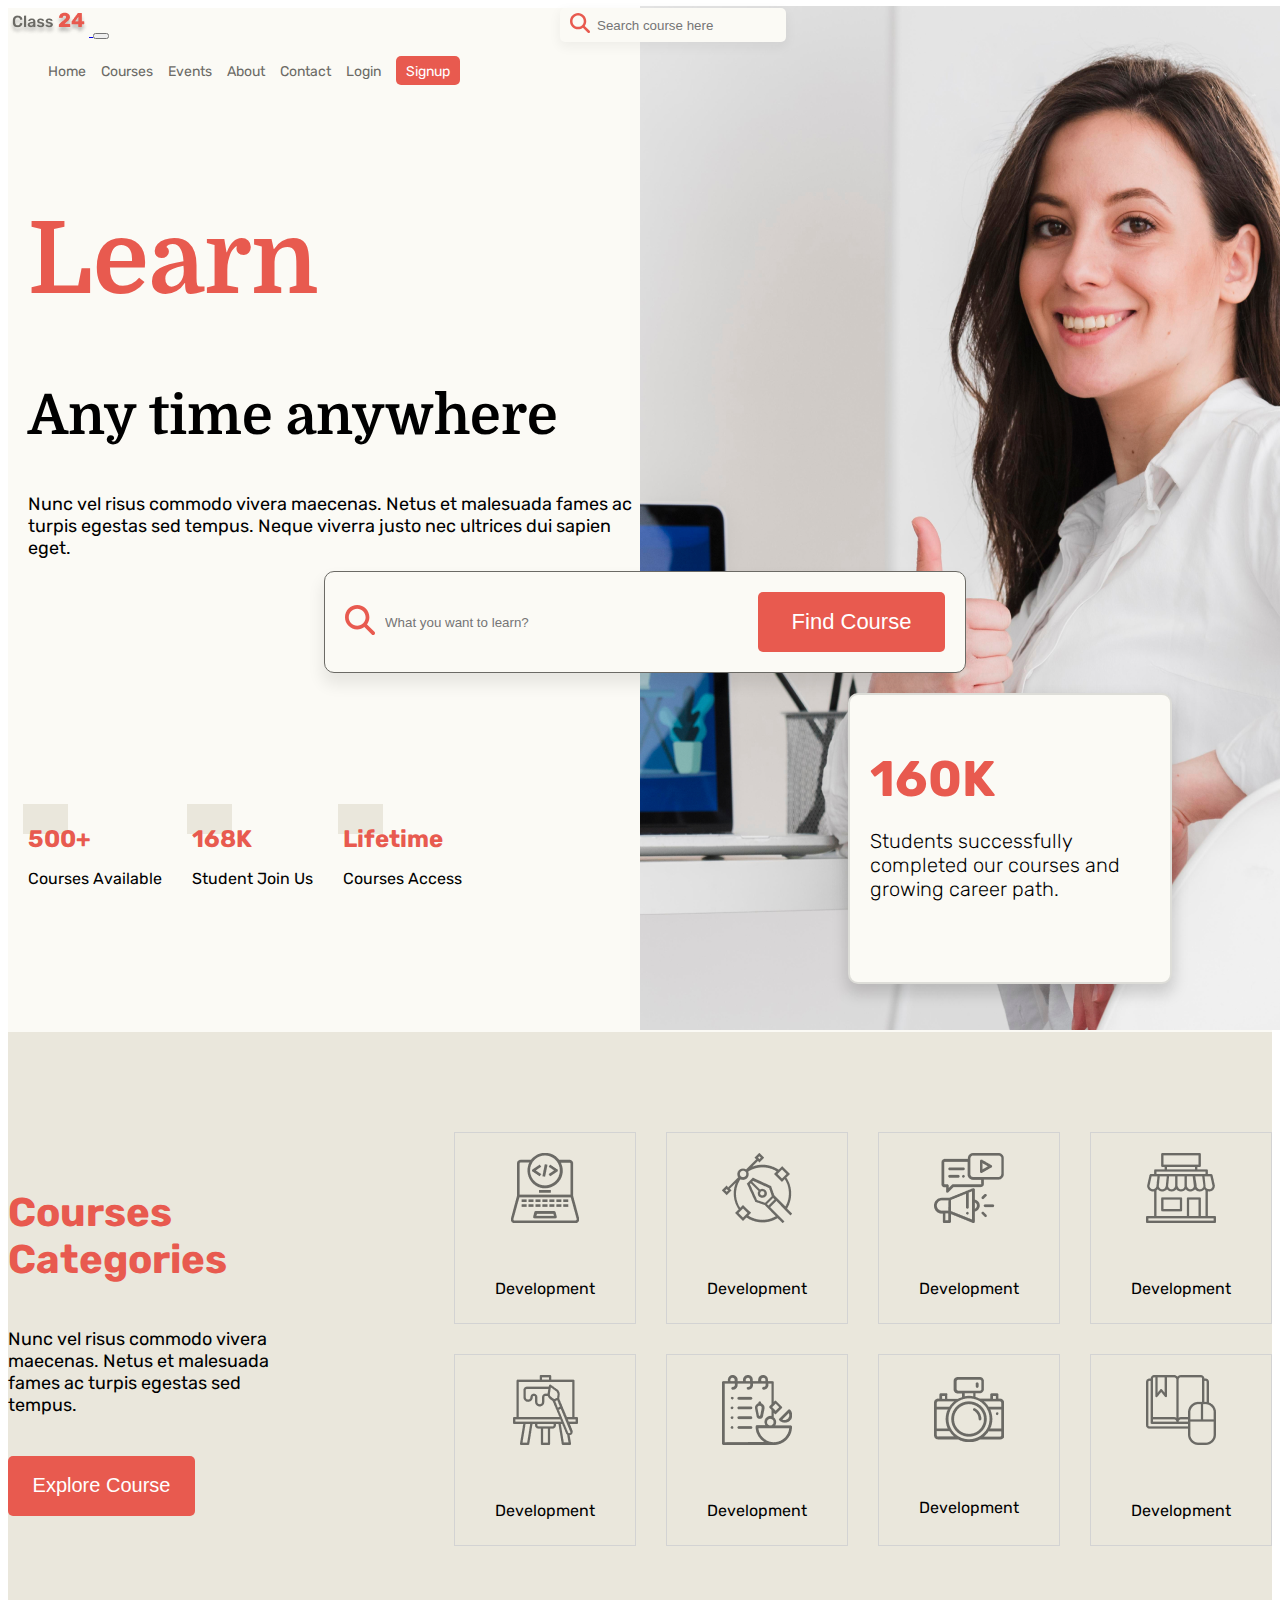
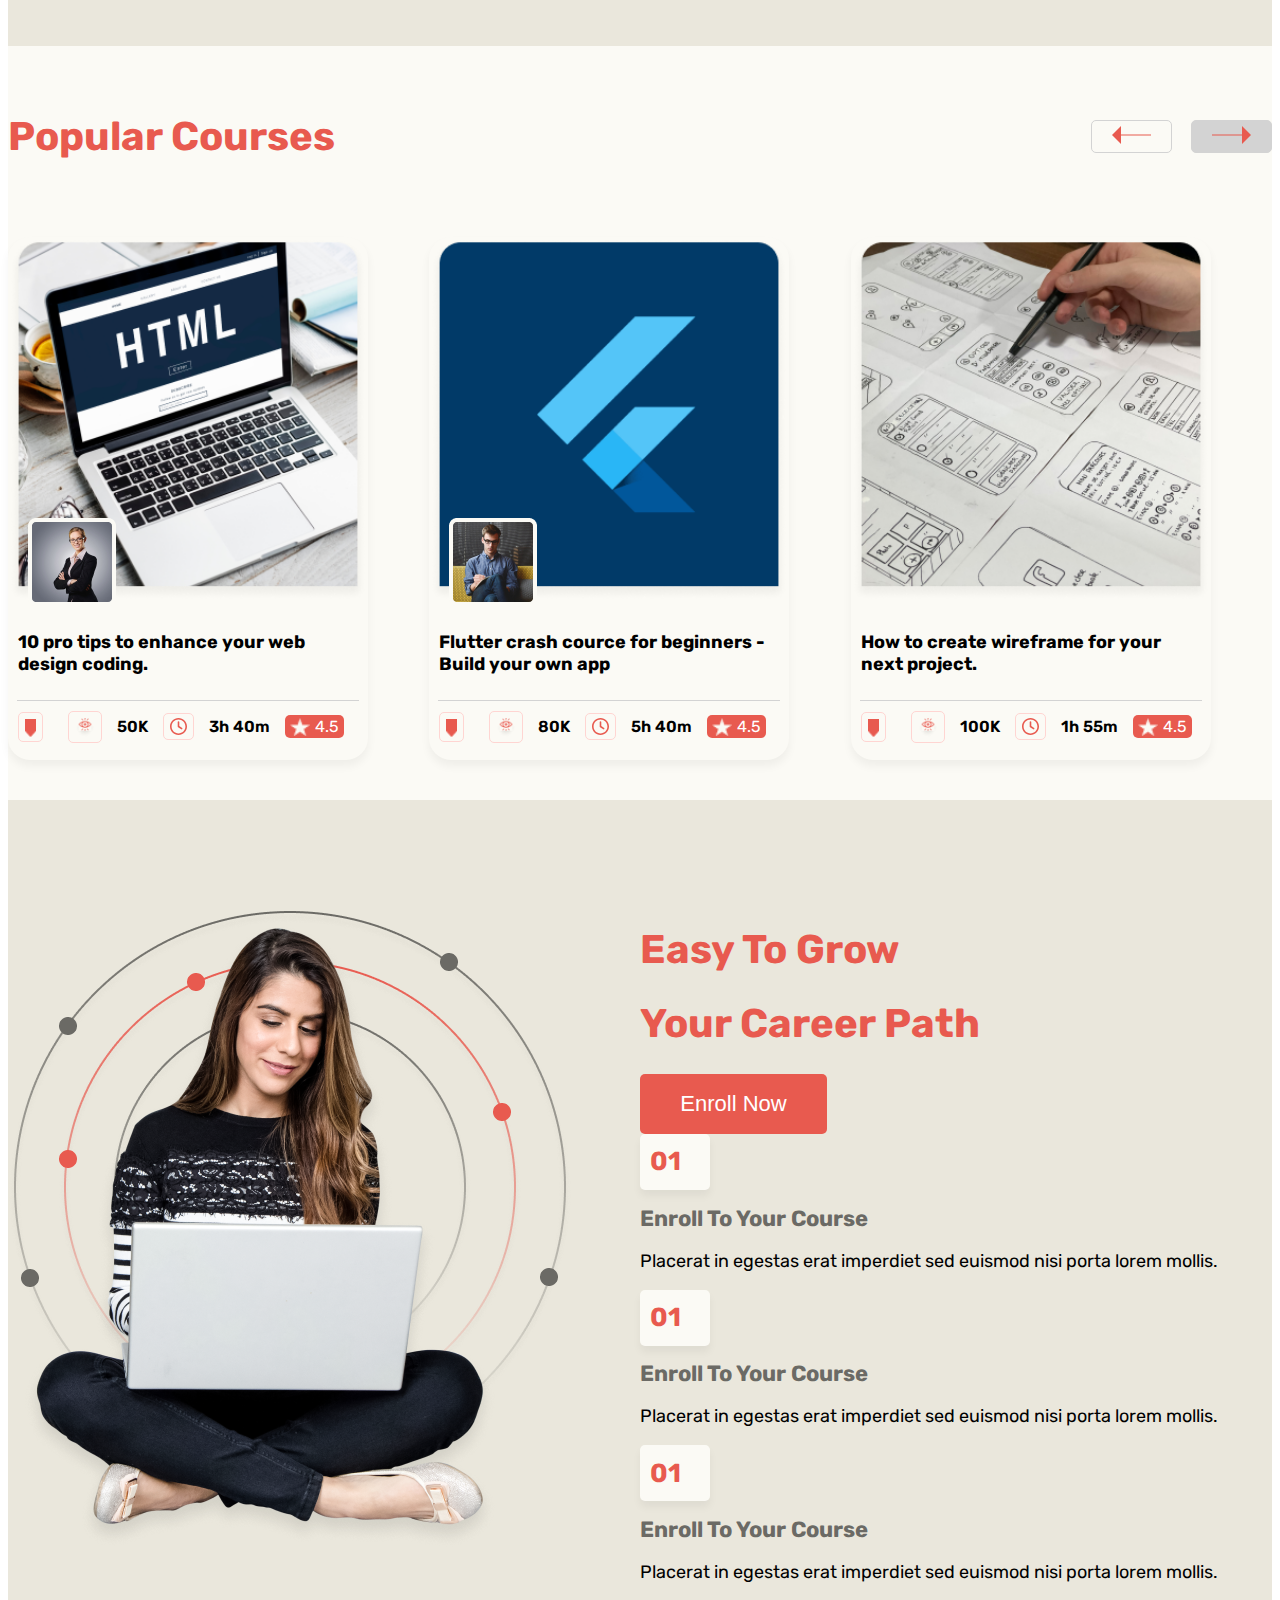
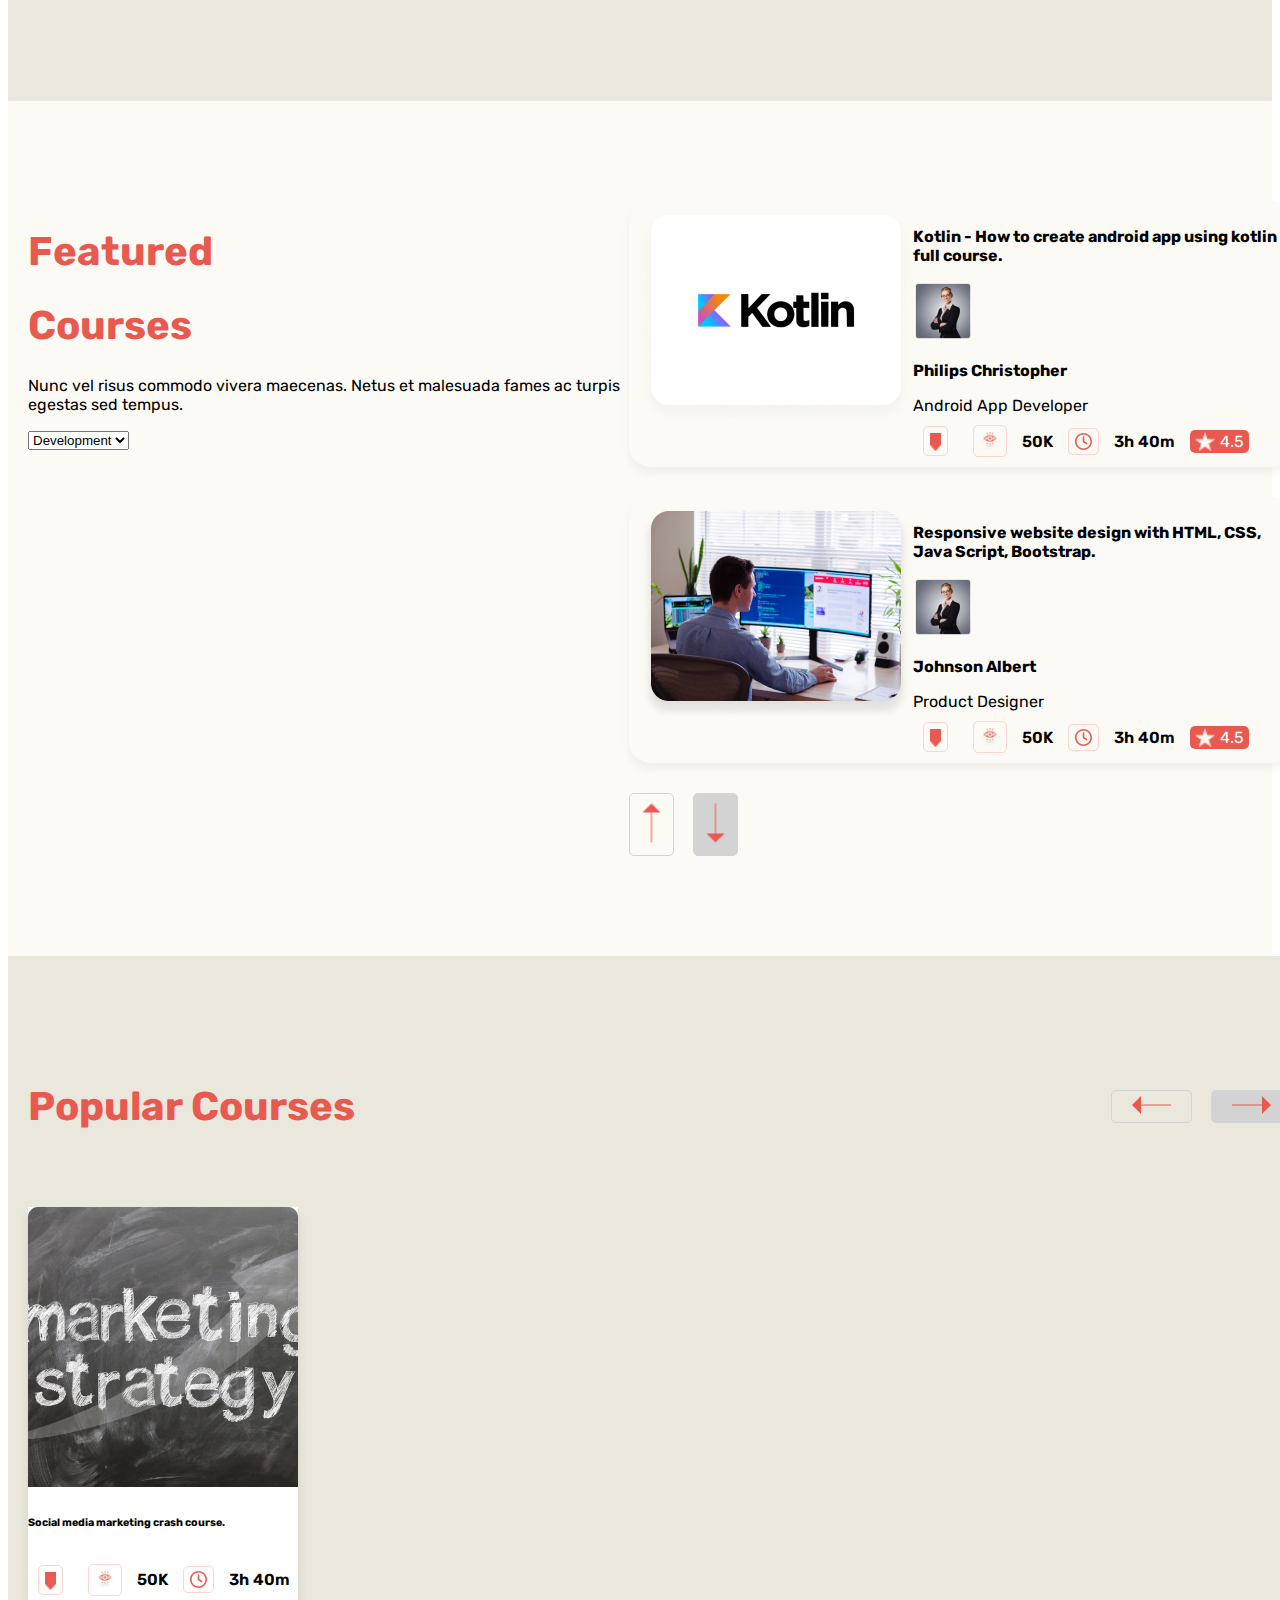
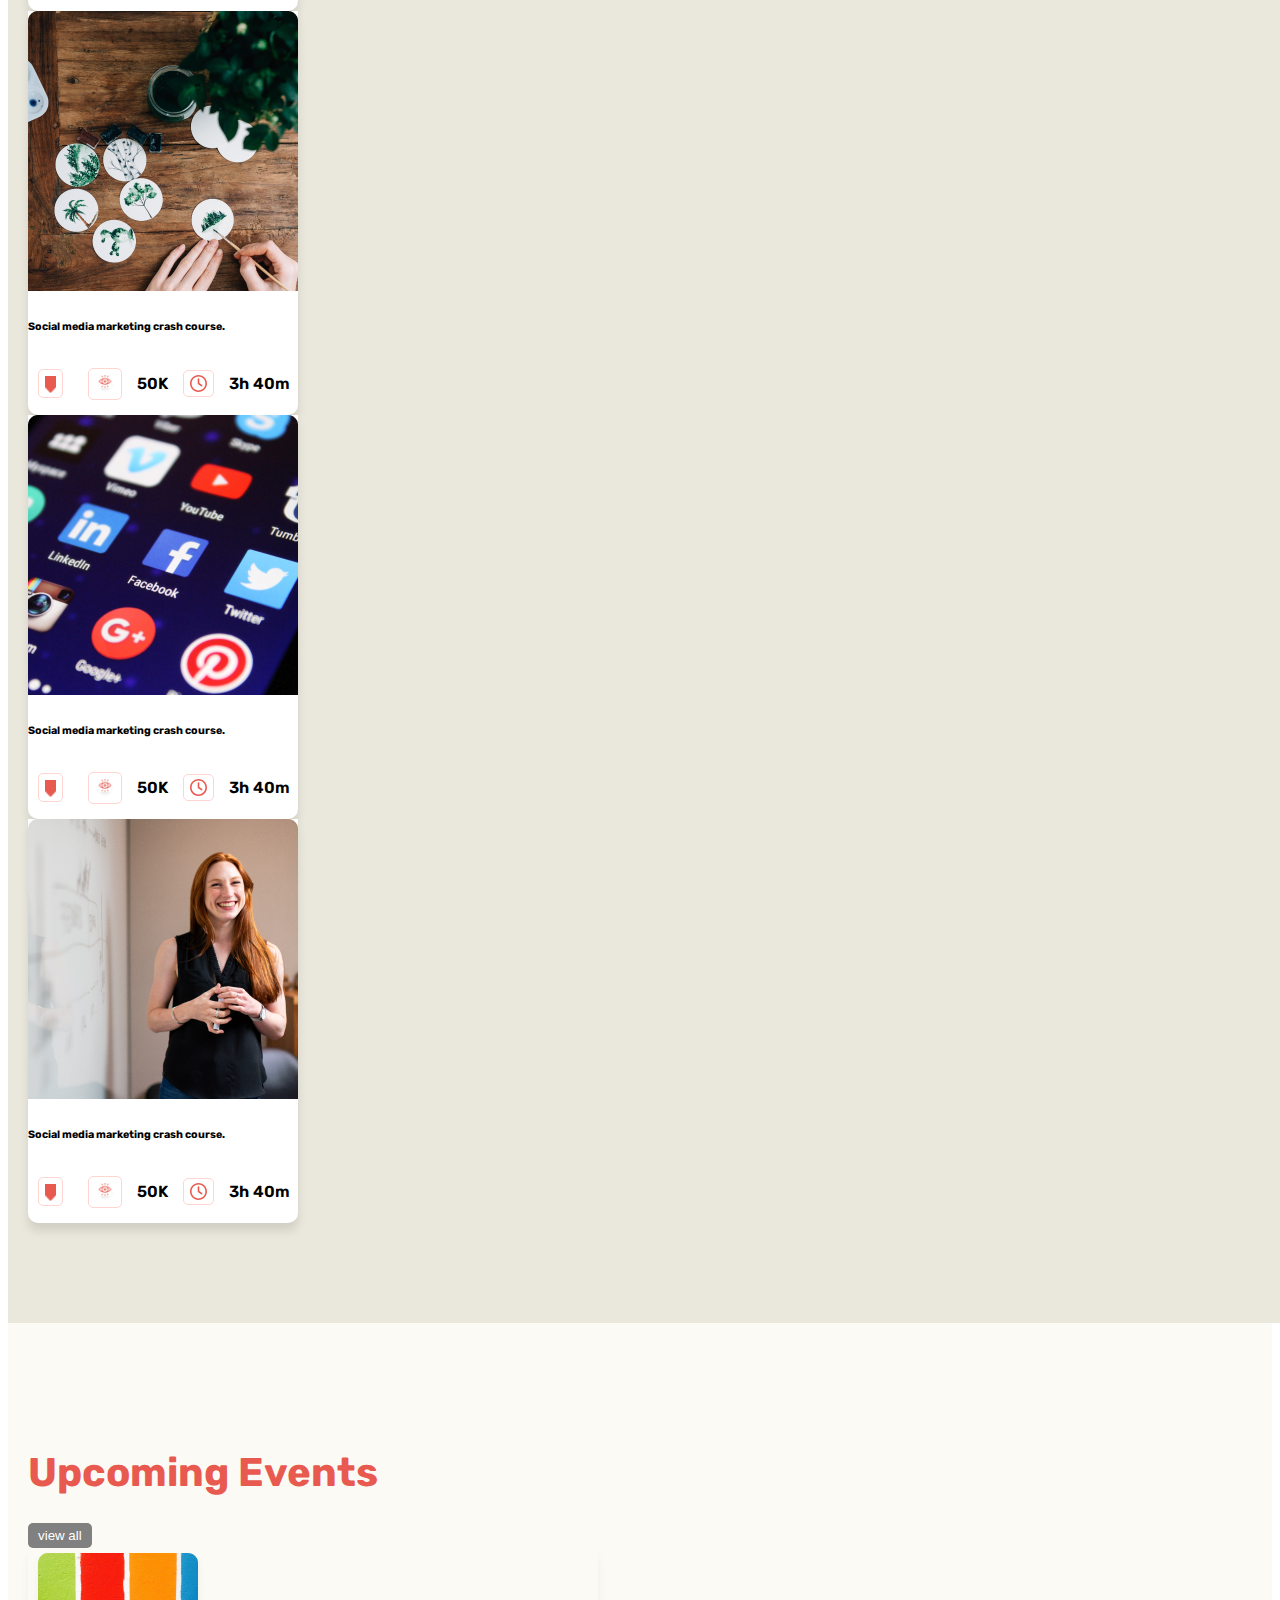
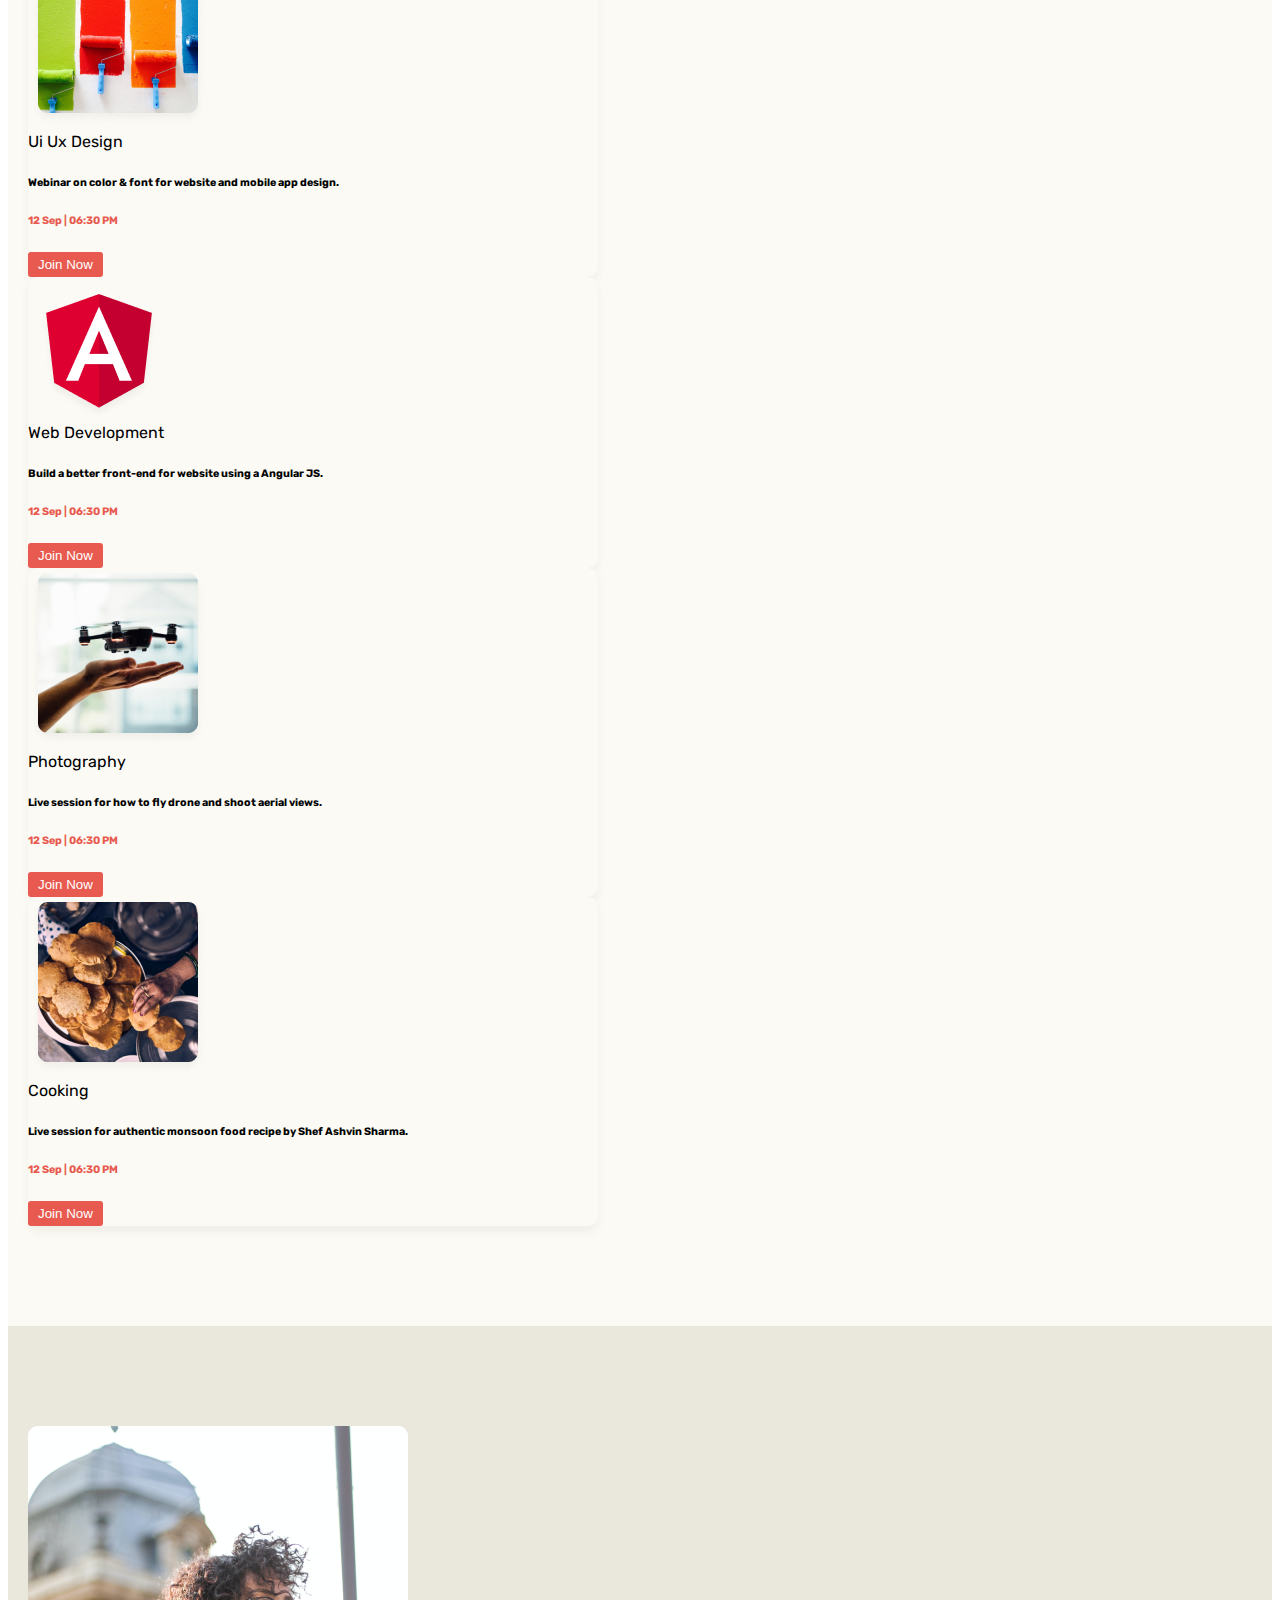
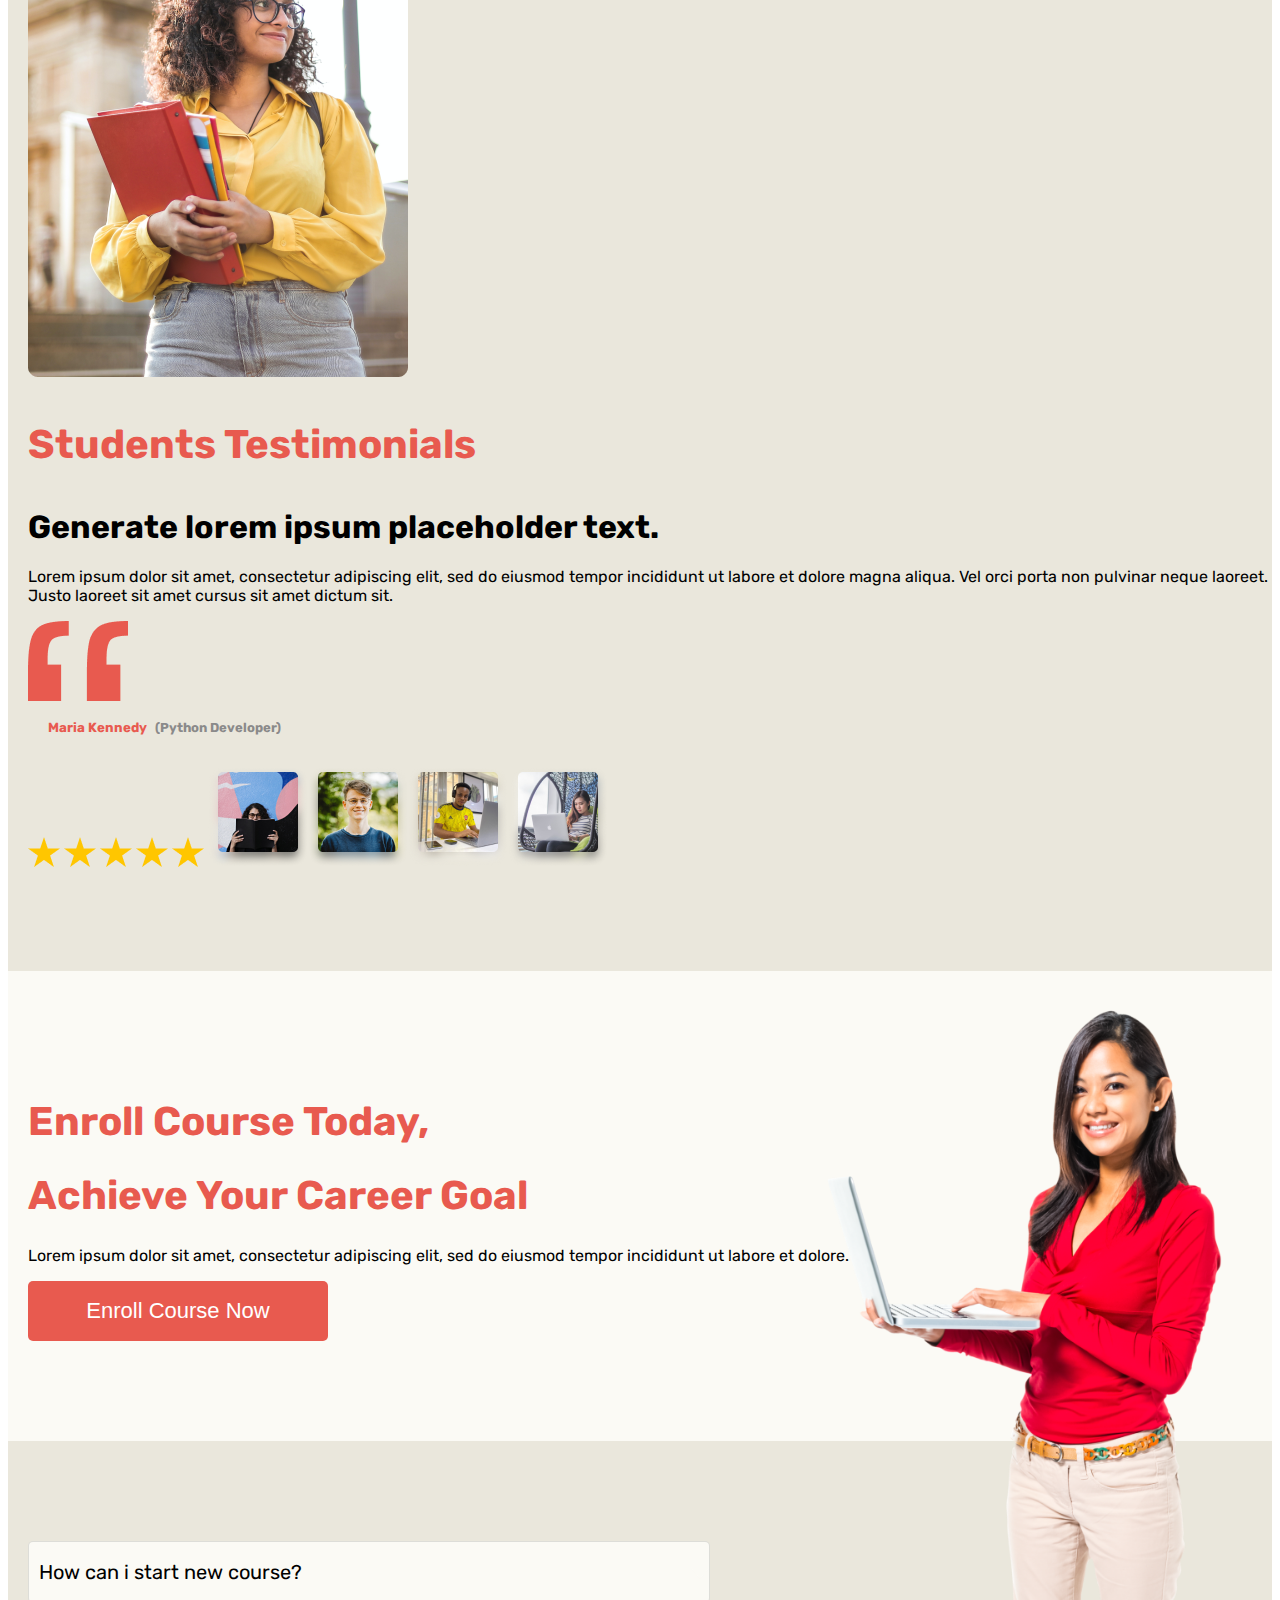
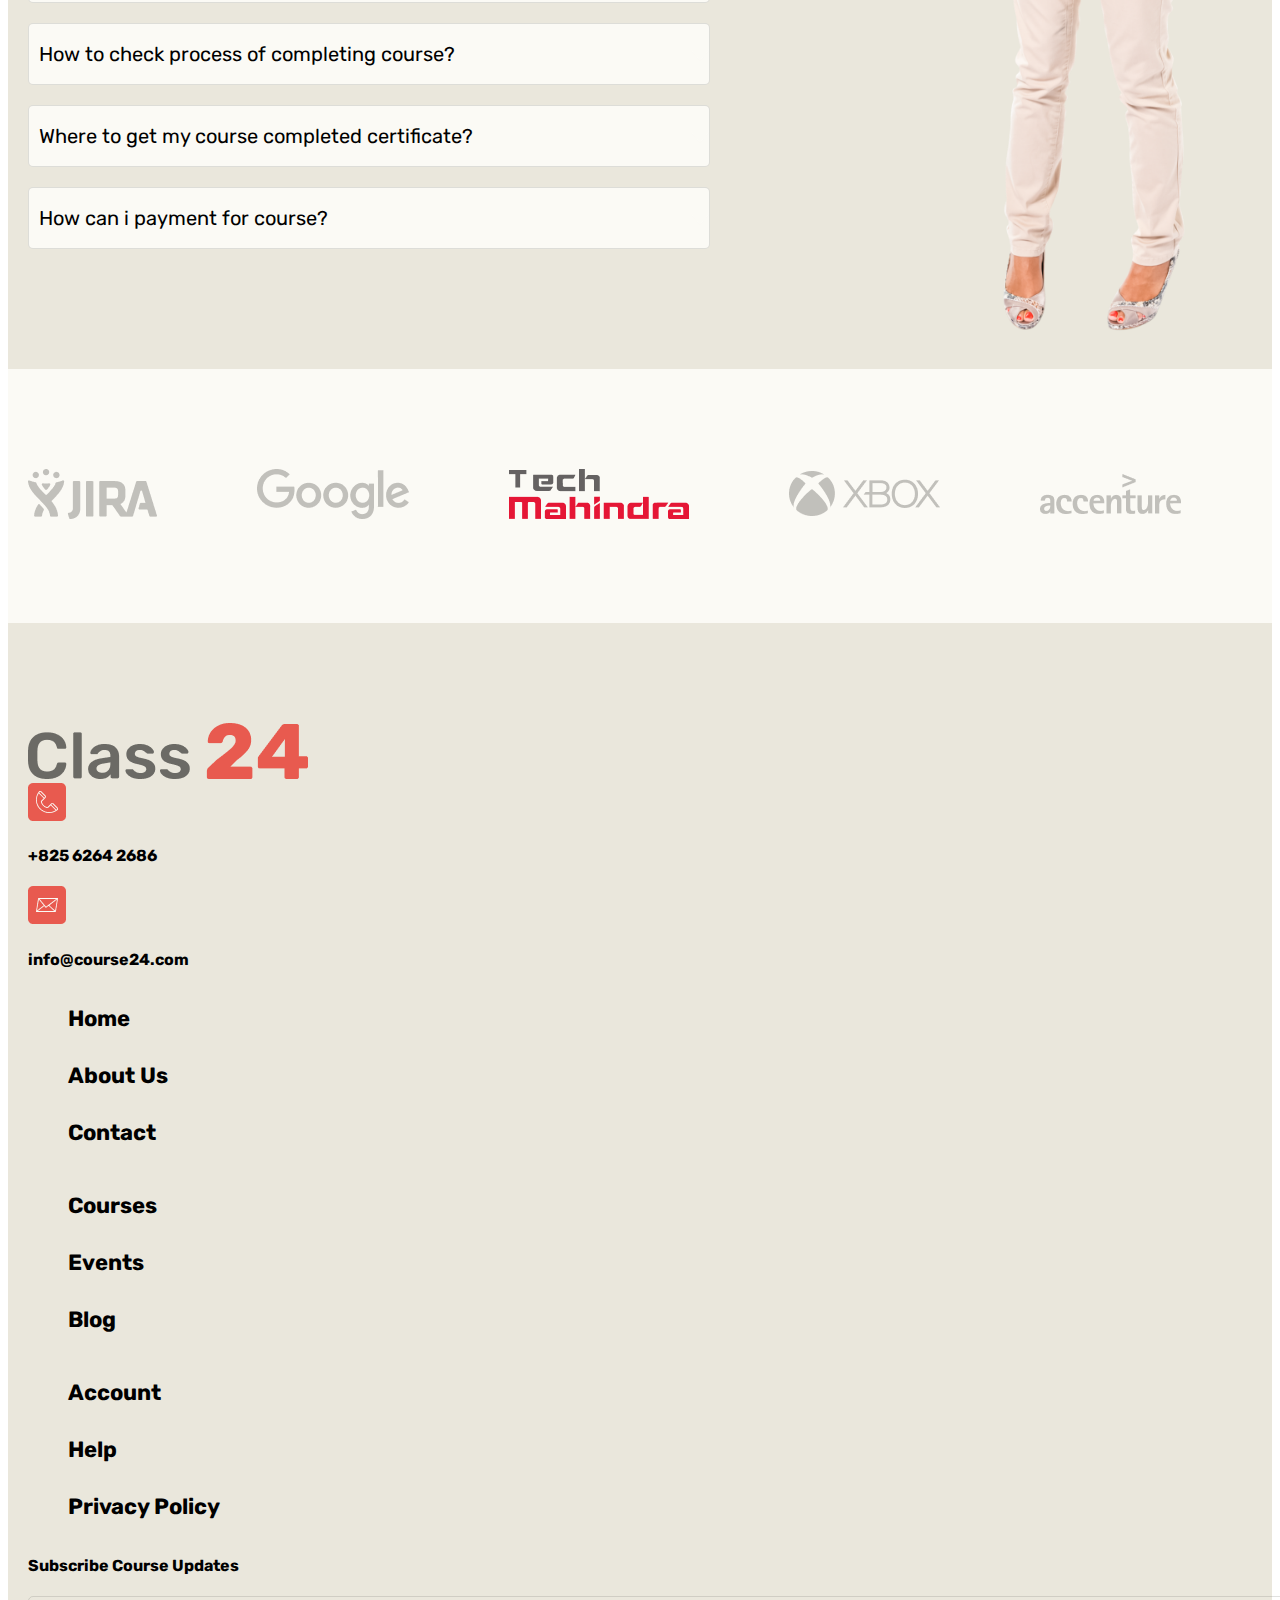
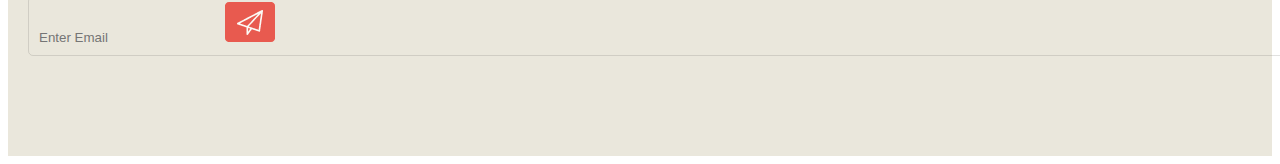
==== commit d90f0121: "mobile responsive done" ====
--- a/index.html
+++ b/index.html
@@ -17,7 +17,7 @@
   <body>
     <div class="header">
       <div class="navContainer">
-        <nav class="navbar">
+        <!-- <nav class="navbar">
           <ul class="mt-2">
             <li>
               <a href="#">
@@ -50,6 +50,55 @@
               <input placeholder="Search course here" type="text" />
             </div>
           </div>
+        </nav> -->
+        <nav class="navbar navbar-expand-lg">
+          <div class="container-fluid">
+            <div class="w-100 navbarTop">
+              <a class="navbar-brand" href="#">
+                <img src="/images/logo.png" alt="" />
+              </a>
+              <button
+                class="navbar-toggler"
+                type="button"
+                data-bs-toggle="collapse"
+                data-bs-target="#navbarSupportedContent"
+                aria-controls="navbarSupportedContent"
+                aria-expanded="false"
+                aria-label="Toggle navigation"
+              >
+                <span class="navbar-toggler-icon"></span>
+              </button>
+            </div>
+            <div class="collapse navbar-collapse" id="navbarSupportedContent">
+              <ul class="navbar-nav me-auto mb-2 mb-lg-0">
+                <li><a href="#">Home</a></li>
+                <li><a href="#">Courses</a></li>
+                <li><a href="#">Events</a></li>
+                <li><a href="#">About</a></li>
+                <li><a href="#">Contact</a></li>
+                <li class="loginBtn ms-lg-5"><a href="#">Login</a></li>
+                <li class="signUpBtn"><a href="#">Signup</a></li>
+              </ul>
+            </div>
+          </div>
+          <div>
+            <div class="searchBox">
+              <div class="searchIcon">
+                <svg
+                  fill="#e85a4f"
+                  width="20"
+                  height="20"
+                  xmlns="http://www.w3.org/2000/svg"
+                  viewBox="0 0 512 512"
+                >
+                  <path
+                    d="M416 208c0 45.9-14.9 88.3-40 122.7L502.6 457.4c12.5 12.5 12.5 32.8 0 45.3s-32.8 12.5-45.3 0L330.7 376c-34.4 25.2-76.8 40-122.7 40C93.1 416 0 322.9 0 208S93.1 0 208 0S416 93.1 416 208zM208 352c79.5 0 144-64.5 144-144s-64.5-144-144-144S64 128.5 64 208s64.5 144 144 144z"
+                  />
+                </svg>
+              </div>
+              <input placeholder="Search course here" type="text" />
+            </div>
+          </div>
         </nav>
       </div>
 
@@ -322,7 +371,7 @@
             </div>
             <button class="btn">Enroll Now</button>
           </div>
-          <div class="w-75 ms-auto">
+          <div class="processStep w-75 ms-auto">
             <div class="mt-5">
               <div class="d-flex gap-5 mt-4">
                 <div class="rounded bg-light processItemBox">
@@ -368,7 +417,7 @@
 
     <div class="featuredFull">
       <div class="container featured">
-        <div class="w-25">
+        <div class="w-lg-25 w-sm-100">
           <h1 class="processTitle">Featured</h1>
           <h1 class="processTitle">Courses</h1>
           <p class="">
@@ -384,9 +433,9 @@
             </select>
           </div>
         </div>
-        <div class="w-75 d-flex justify-content-end">
-          <div>
-            <div class="d-flex featureCourseCard">
+        <div class="w-lg-75 w-sm-100 d-md-flex d-sm-block justify-content-end">
+          <div class="w-100">
+            <div class="featureCourseCard">
               <div>
                 <img
                   width=""
@@ -448,7 +497,7 @@
                 </div>
               </div>
             </div>
-            <div class="d-flex featureCourseCard">
+            <div class="featureCourseCard">
               <div>
                 <img
                   width=""
@@ -552,7 +601,7 @@
             </div>
           </div>
           <div class="trendingCardContainer">
-            <div class="d-flex justify-content-between">
+            <div class="d-lg-flex justify-content-between">
               <div class="trendingCard">
                 <img src="/images/marketing.png" alt="" />
                 <div class="p-2">
@@ -694,7 +743,7 @@
                 Webinar on color & font for website and mobile app design.
               </h6>
               <div
-                class="d-flex justify-content-between align-items-center mt-2"
+                class="d-lg-flex justify-content-between align-items-center mt-2"
               >
                 <h6 style="color: #e85a4f" class="">12 Sep | 06:30 PM</h6>
                 <button class="join-now-btn">Join Now</button>
@@ -713,7 +762,7 @@
                 Build a better front-end for website using a Angular JS.
               </h6>
               <div
-                class="d-flex justify-content-between align-items-center mt-2"
+                class="d-lg-flex justify-content-between align-items-center mt-2"
               >
                 <h6 style="color: #e85a4f" class="">12 Sep | 06:30 PM</h6>
                 <button class="join-now-btn">Join Now</button>
@@ -732,7 +781,7 @@
                 Live session for how to fly drone and shoot aerial views.
               </h6>
               <div
-                class="d-flex justify-content-between align-items-center mt-2"
+                class="d-lg-flex justify-content-between align-items-center mt-2"
               >
                 <h6 style="color: #e85a4f" class="">12 Sep | 06:30 PM</h6>
                 <button class="join-now-btn">Join Now</button>
@@ -750,7 +799,7 @@
                 Sharma.
               </h6>
               <div
-                class="d-flex justify-content-between align-items-center mt-2"
+                class="d-lg-flex justify-content-between align-items-center mt-2"
               >
                 <h6 style="color: #e85a4f" class="">12 Sep | 06:30 PM</h6>
                 <button class="join-now-btn">Join Now</button>
@@ -794,7 +843,7 @@
                 >
               </h5>
             </div>
-            <div class="d-flex justify-content-between align-items-center">
+            <div class="d-lg-flex justify-content-between align-items-center">
               <img class="mt-3" src="/images/rating.png" alt="" />
               <img class="mt-3" src="/images/users.png" alt="" />
             </div>
@@ -807,7 +856,7 @@
         <div class="container enrollmentInfo">
           <h1 class="processTitle">Enroll Course Today,</h1>
           <h1 class="processTitle">Achieve Your Career Goal</h1>
-          <p class="mt-5 w-50">
+          <p class="mt-5 w-lg-50 w-sm-100">
             Lorem ipsum dolor sit amet, consectetur adipiscing elit, sed do
             eiusmod tempor incididunt ut labore et dolore.
           </p>
@@ -850,19 +899,19 @@
 
     <div class="companyFull">
       <div class="container companies d-flex justify-content-center">
-        <img class="" src="/images/companies.png" alt="" />
+        <img class="w-100" src="/images/companies.png" alt="" />
       </div>
     </div>
 
     <div class="footerFull">
       <div class="container footer">
-        <div class="d-flex gap-5">
+        <div class="d-lg-flex gap-5">
           <img class="footerLogo" src="/images/logo2.png" alt="" />
-          <div class="d-flex align-items-center">
+          <div class="d-flex align-items-center mt-3">
             <img src="/images/phone.png" alt="" />
             <h4 class="mt-2 ms-3">+825 6264 2686</h4>
           </div>
-          <div class="d-flex align-items-center justify-content-center">
+          <div class="d-flex align-items-center justify-content-lg-center mt-3">
             <img class="w-full" src="/images/message.png" alt="" />
             <h4 class="mt-2 ms-3">info@course24.com</h4>
           </div>
--- a/style.css
+++ b/style.css
@@ -210,6 +210,8 @@
   font-size: 20px;
 }
 
+/* category section css start */
+
 .categoryFull,
 .processFull {
   background-color: #eae7dc;
@@ -269,6 +271,8 @@
   gap: 40px;
   padding-top: 10px;
 }
+
+/* popular section start */
 
 .popularFull {
   width: 100%;
@@ -376,6 +380,8 @@
   margin-left: 10px;
 }
 
+/* process start */
+
 .process {
   padding: 100px 0;
   display: flex;
@@ -441,6 +447,7 @@
   border-radius: 22px;
   margin-bottom: 30px;
   padding: 10px;
+  display: flex;
 }
 
 .trendingFull {
@@ -589,3 +596,172 @@
 
 .footer {
 }
+
+/* Extra small devices (phones, 600px and down) */
+@media only screen and (max-width: 600px) {
+}
+/* Small devices (portrait tablets and large phones, 600px and up) */
+@media only screen and (min-width: 600px) {
+}
+/* Medium devices (landscape tablets, 768px and up) */
+@media only screen and (max-width: 768px) {
+  .banner .left,
+  .banner .right,
+  .processRight,
+  .processLeft {
+    width: 100%;
+  }
+  .navbar {
+    /* display: none; */
+    position: static;
+    background-color: #fbfaf5;
+  }
+
+  .searchBox {
+    margin-top: 10px;
+  }
+
+  .navbarTop {
+    display: flex;
+    justify-content: space-between;
+  }
+
+  .banner,
+  .category {
+    flex-wrap: wrap;
+  }
+  .banner .left .title {
+    font-size: 54px;
+  }
+  .banner .left .subtitle {
+    font-size: 34px;
+  }
+  .banner .search {
+    position: static;
+    width: 100%;
+    height: 100px;
+  }
+
+  .banner .search {
+    position: static;
+    width: 100%;
+    height: 70px;
+  }
+
+  .banner .search .btn {
+    width: 100px;
+    height: 50px;
+    font-size: 14px;
+  }
+  .banner .left .count {
+    margin-top: 50px;
+  }
+
+  .categoryLeft {
+    width: 100%;
+    margin-bottom: 20px;
+  }
+
+  .categoryLeft .catTitle,
+  .categoryLeft > p {
+    width: 100%;
+  }
+  .categoryLeft > p {
+    margin-bottom: 20px;
+  }
+
+  .categoryRight .categoryItems {
+    grid-template-columns: repeat(2, 1fr);
+  }
+  .popularTitle > h1 {
+    font-size: 25px;
+  }
+
+  .cardContainer {
+    grid-template-columns: repeat(1, 1fr);
+    gap: 20px;
+  }
+  /* process start */
+  .process {
+    flex-wrap: wrap;
+  }
+
+  .processRightContent {
+    width: 100%;
+  }
+  .processRightContent > img {
+    width: 100%;
+  }
+
+  .processTitle {
+    font-size: 30px;
+  }
+
+  .processRightContent {
+    background: transparent;
+  }
+
+  .processRight > div {
+    display: block !important;
+    padding-left: 10px;
+  }
+
+  .processRight .btn {
+    font-size: 16px;
+    width: 200px;
+    height: 50px;
+  }
+
+  .processStep {
+    width: 100% !important;
+    margin-left: 5px !important;
+  }
+
+  .processItemBox {
+    width: 60px;
+    height: 46px;
+  }
+  .processItemBox > span {
+    font-size: 16px;
+  }
+
+  .featured {
+    flex-wrap: wrap;
+  }
+
+  .featureCourseCard {
+    display: block;
+    width: 100%;
+  }
+
+  .trendingCard {
+    margin-bottom: 20px;
+    width: 100%;
+  }
+
+  .trendingCard > img {
+    width: 100%;
+  }
+
+  .enrollmentImg {
+    display: none;
+  }
+
+  .faq {
+    width: 100%;
+  }
+
+  .faqItem {
+    width: 100%;
+  }
+
+  .footerLinks > li a {
+    font-size: 14px;
+  }
+}
+/* Large devices (laptops/desktops, 992px and up) */
+@media only screen and (min-width: 992px) {
+}
+/* Extra large devices (large laptops and desktops, 1200px and up) */
+@media only screen and (min-width: 1200px) {
+}
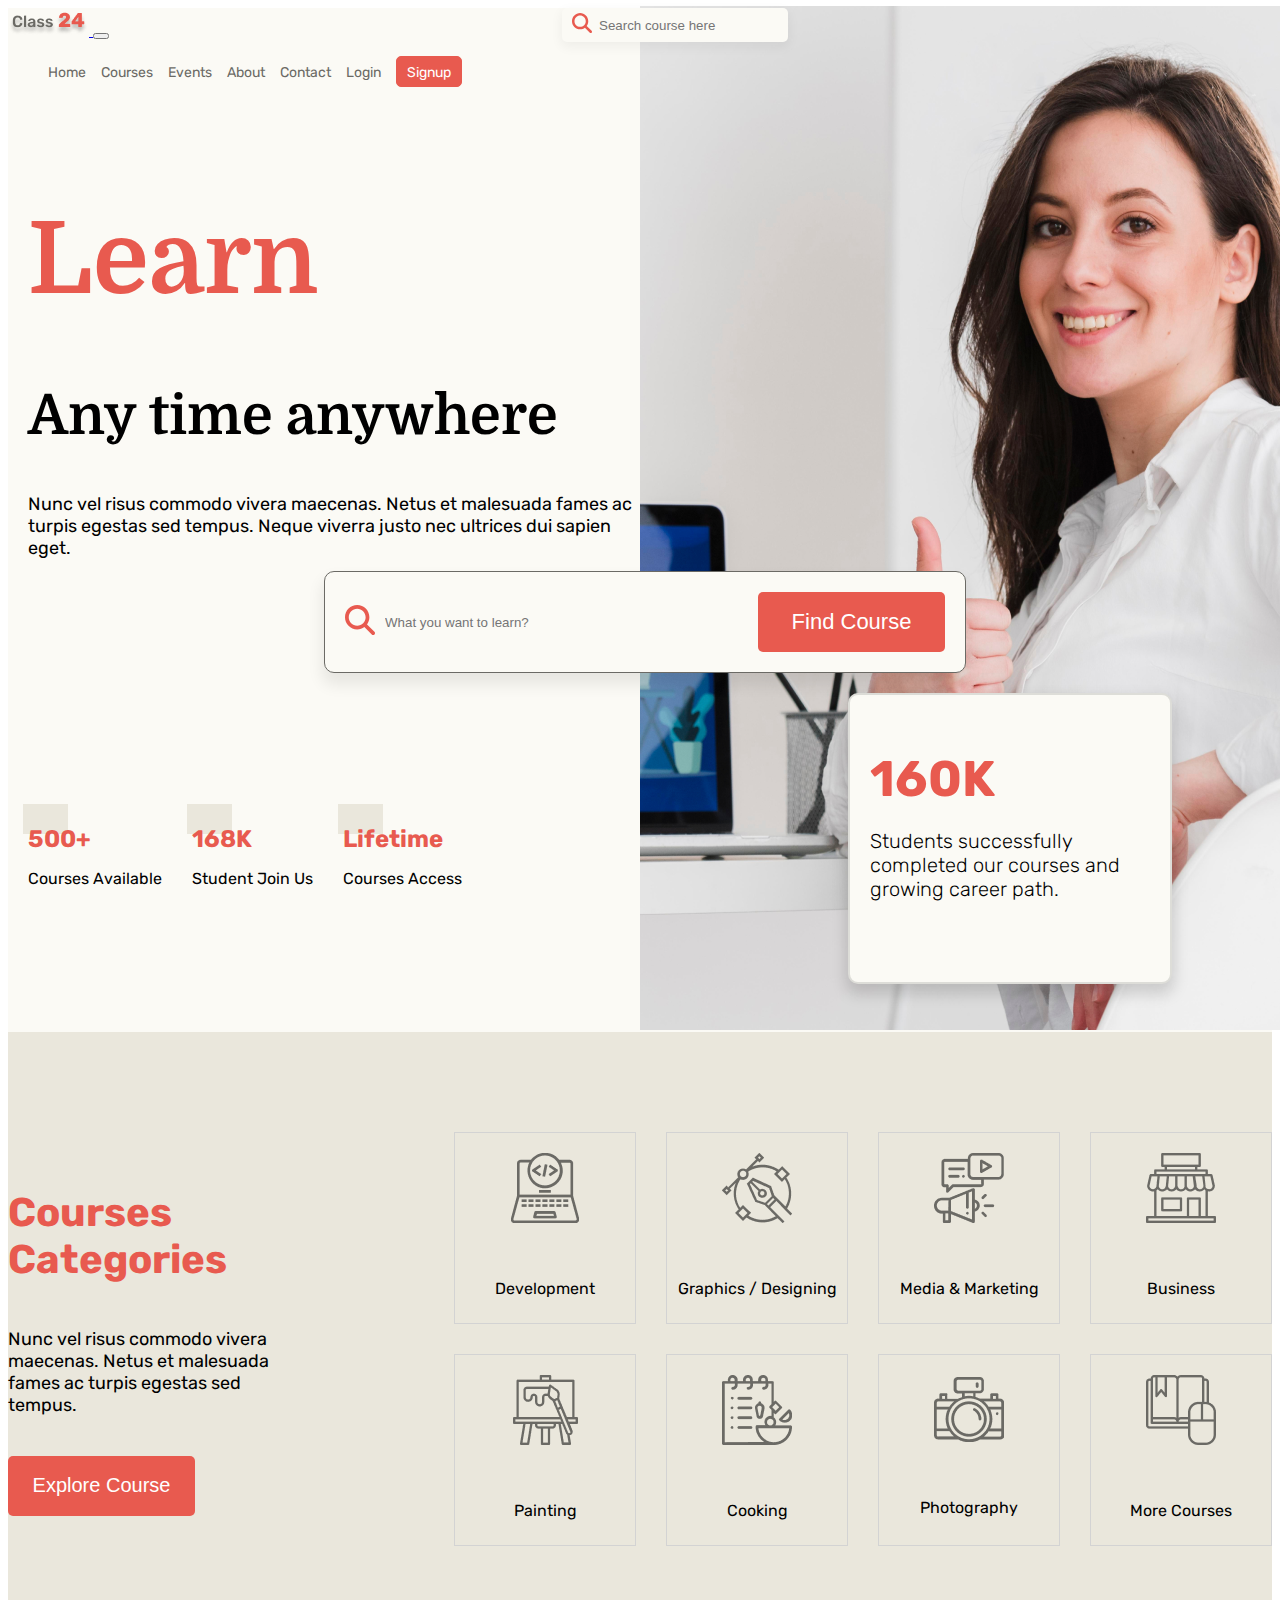
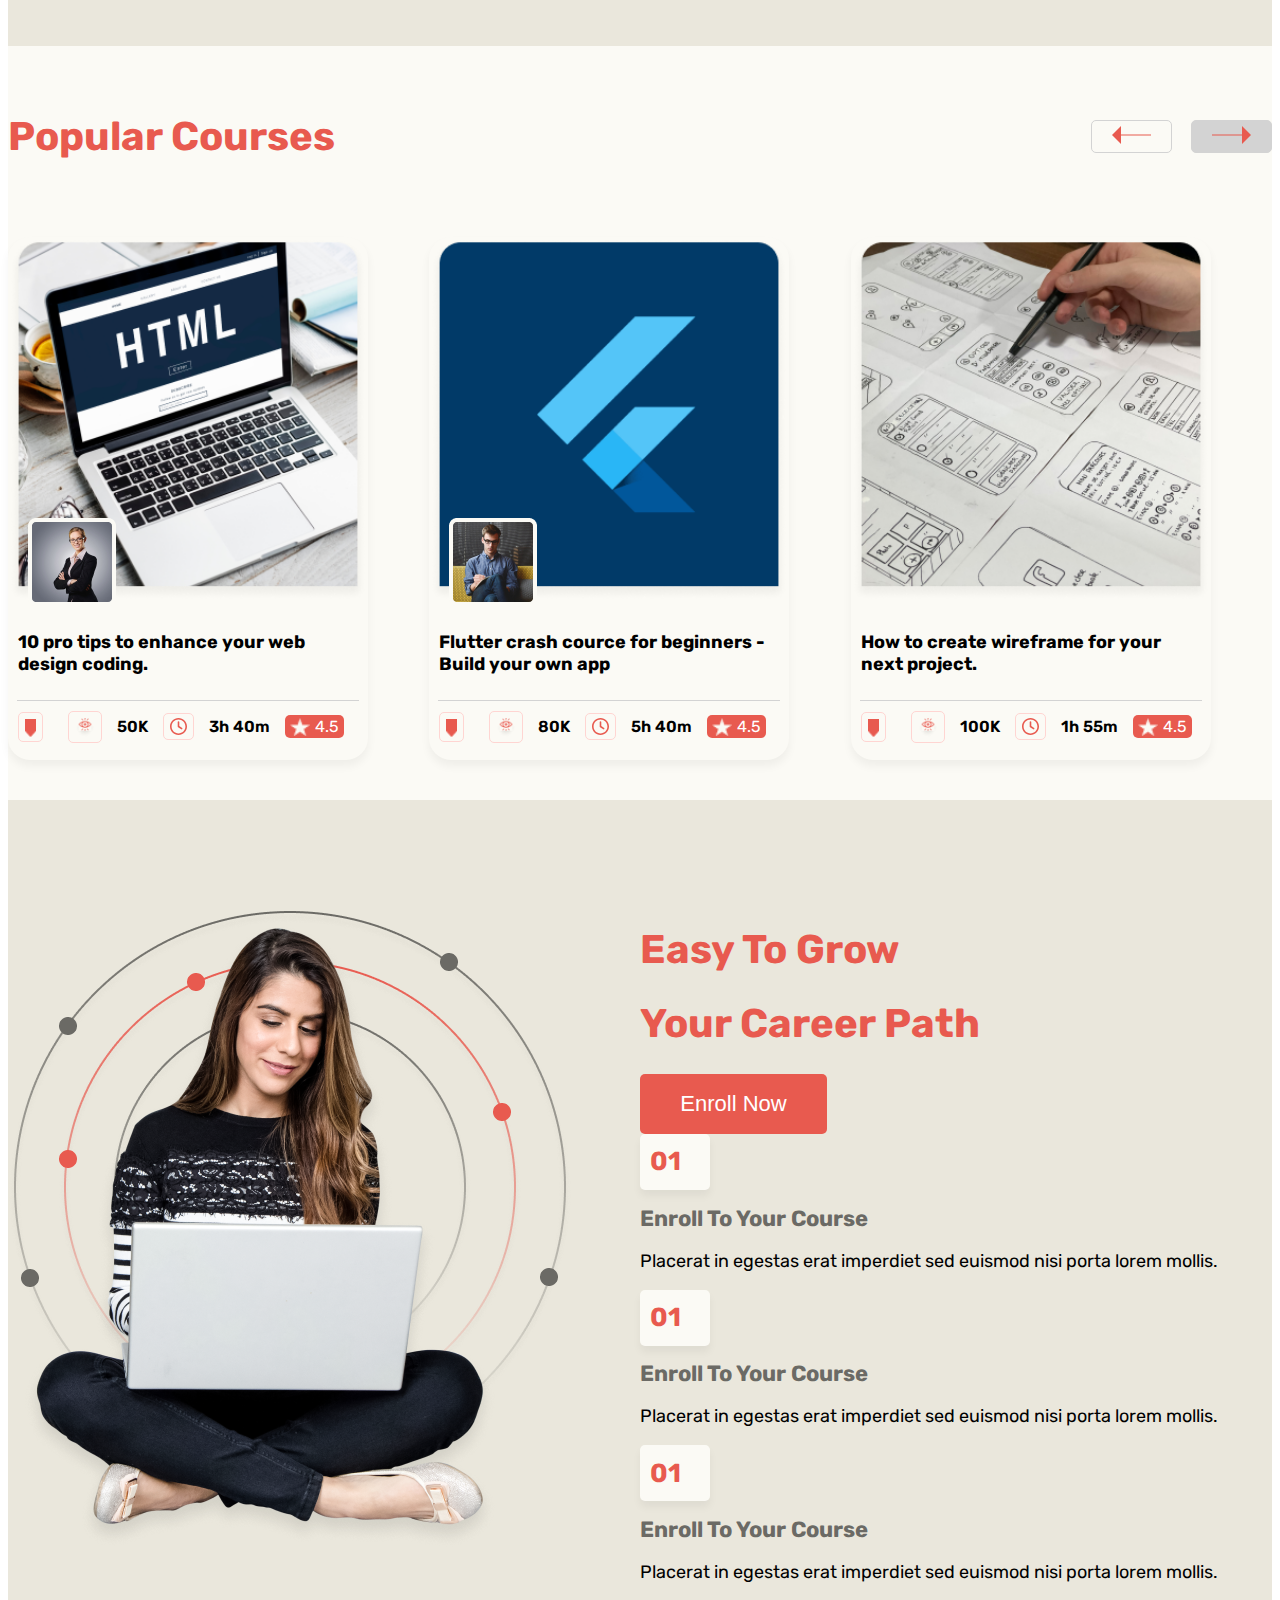
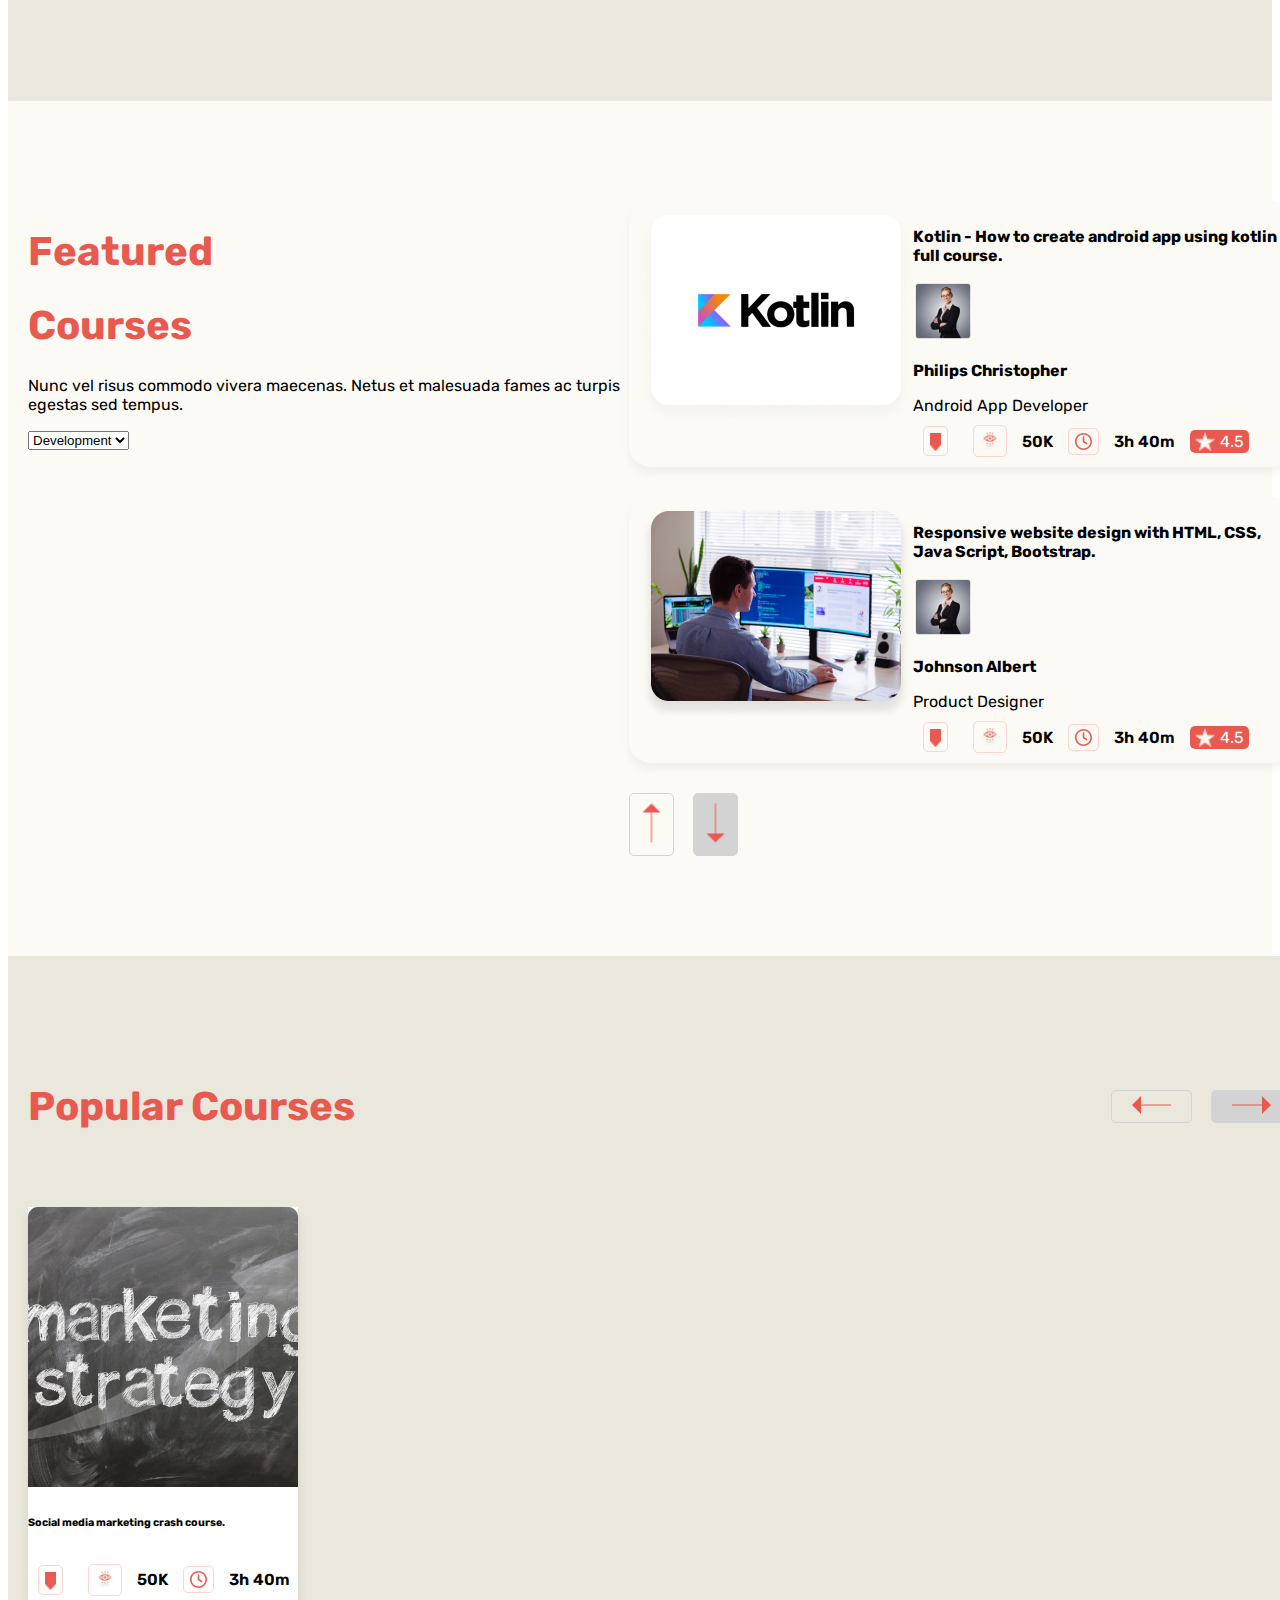
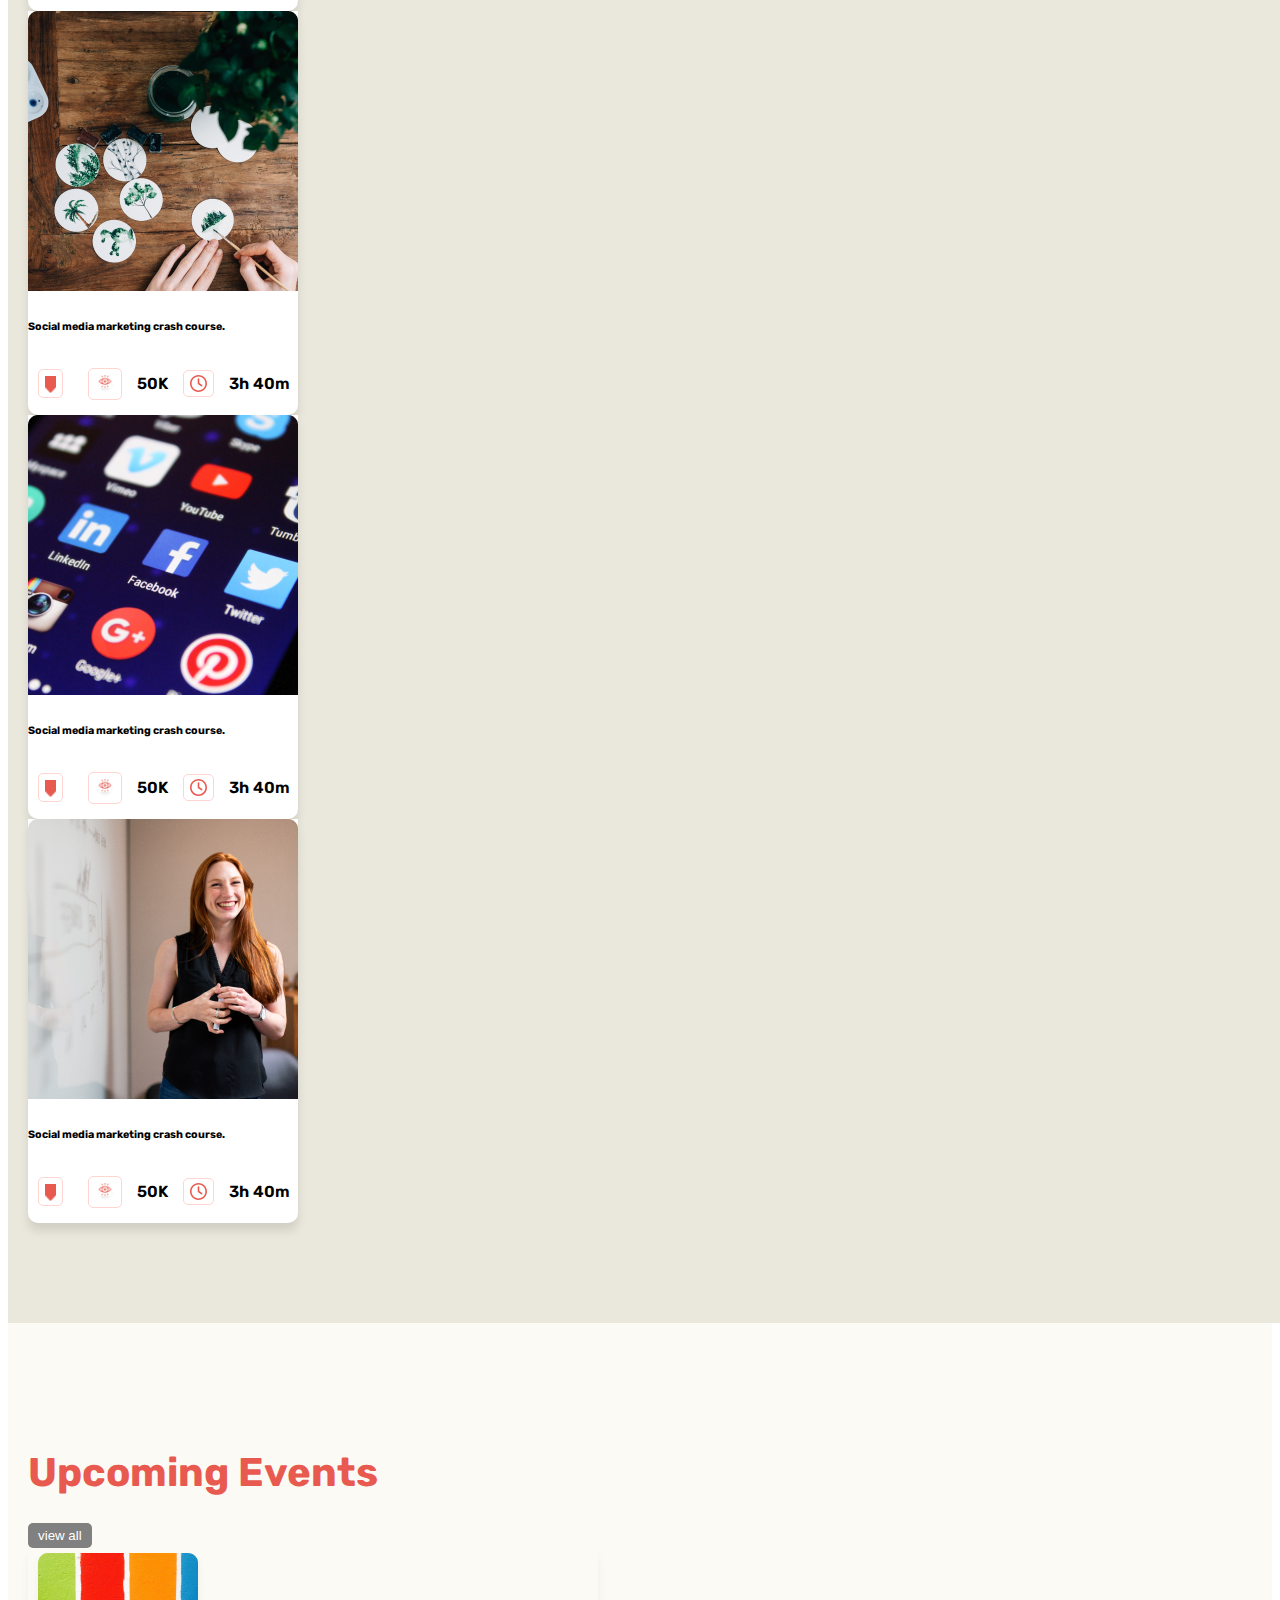
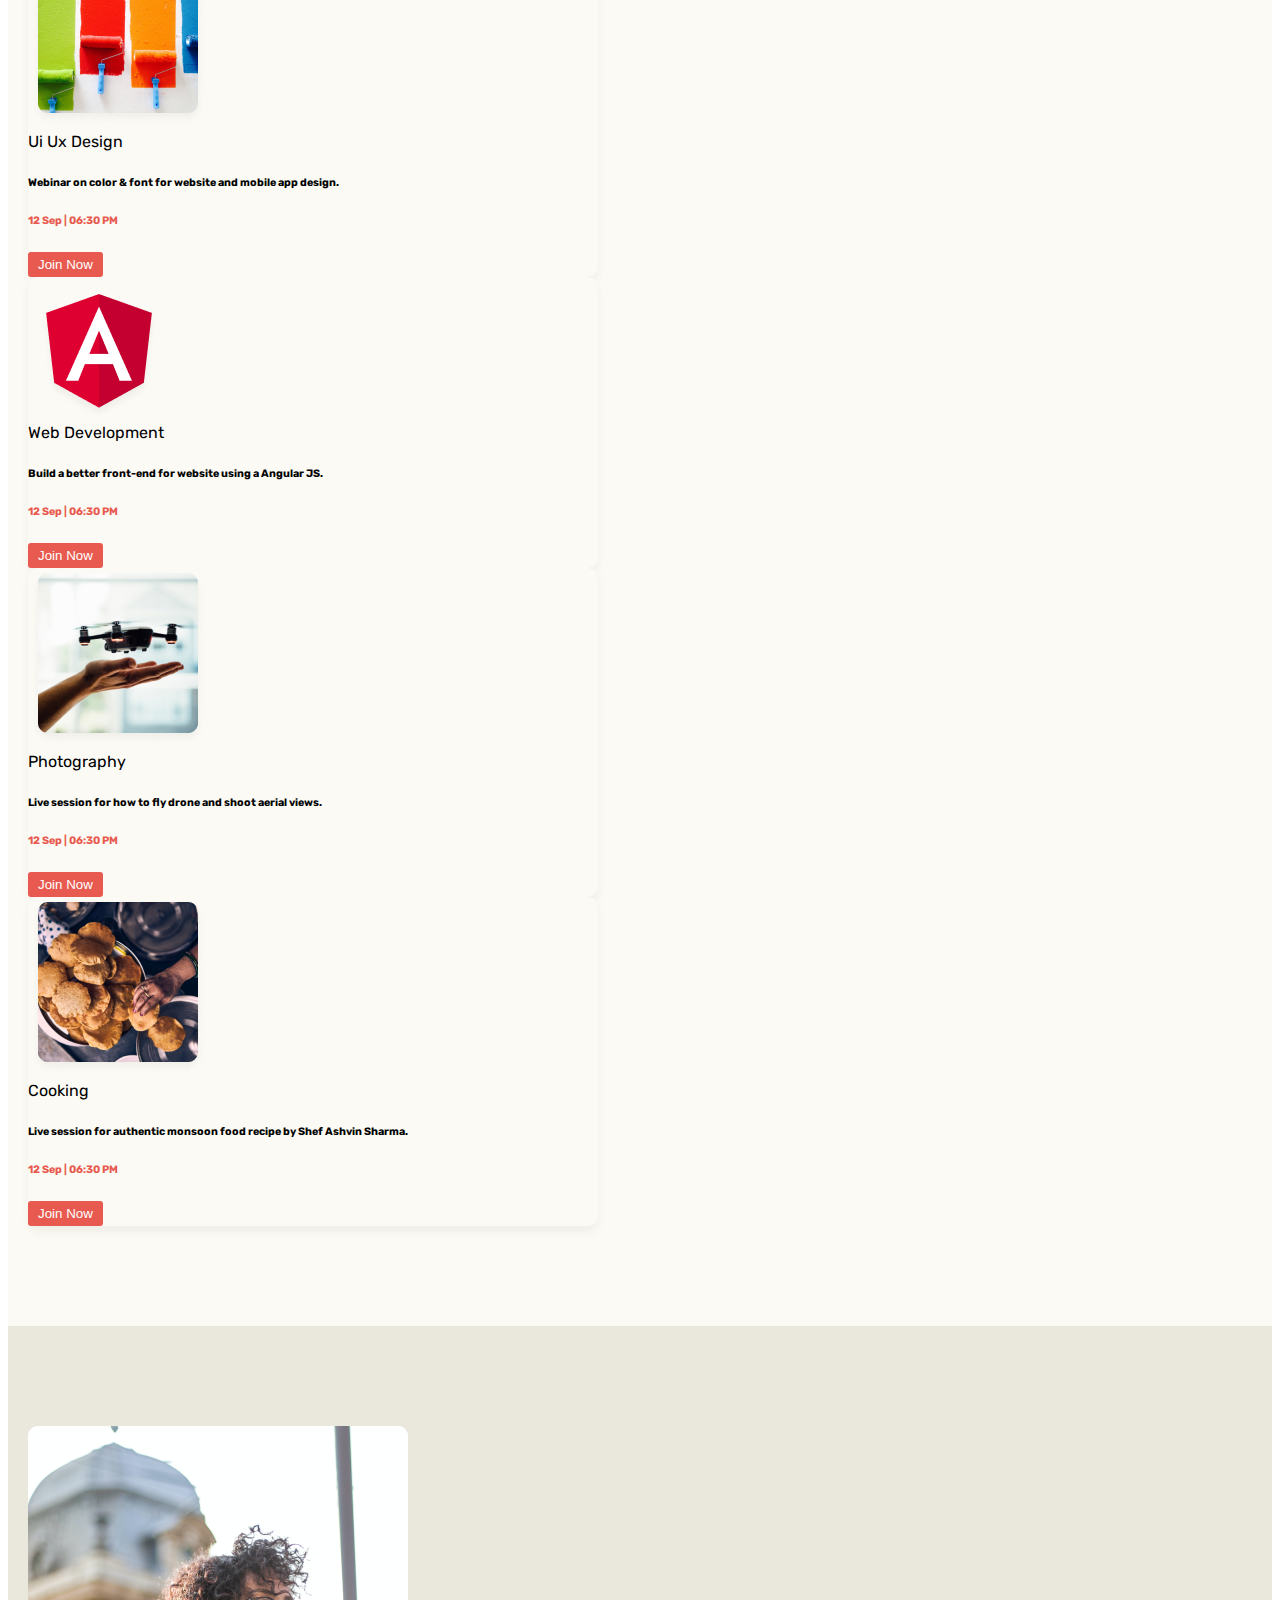
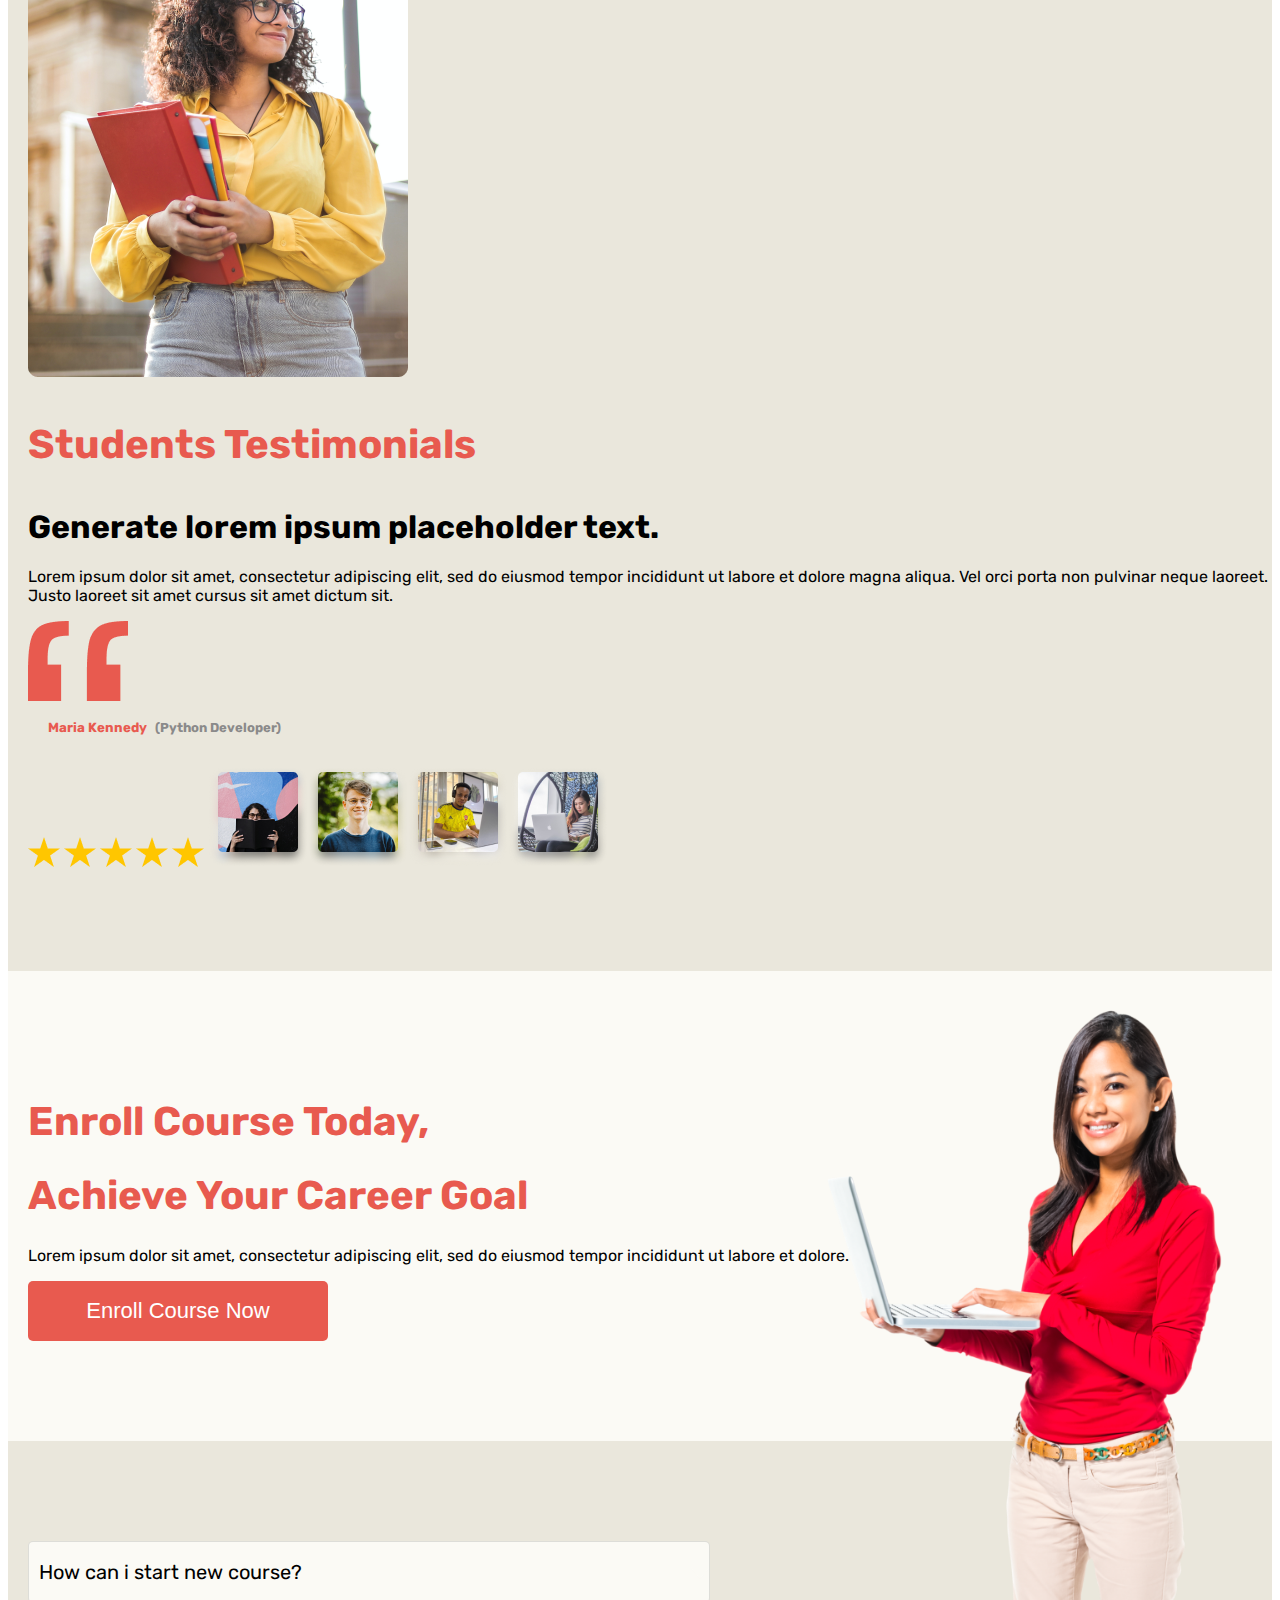
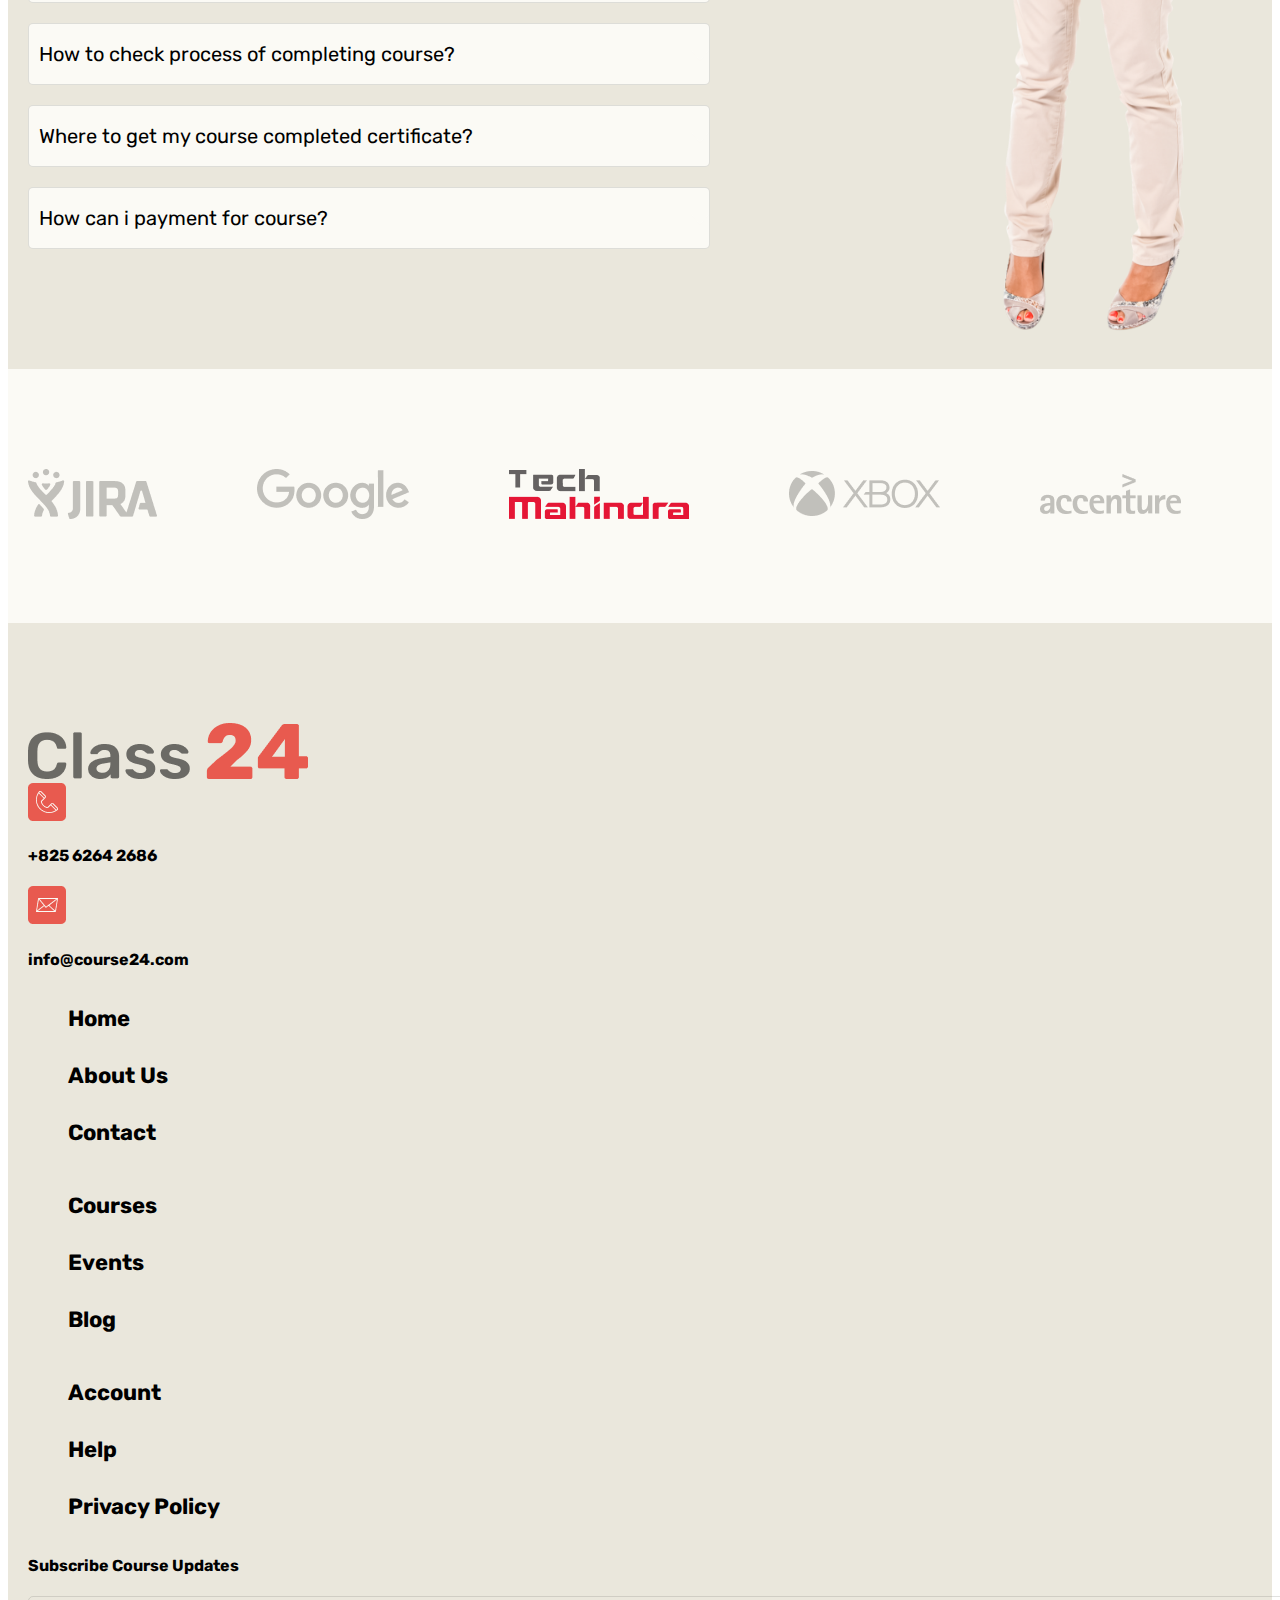
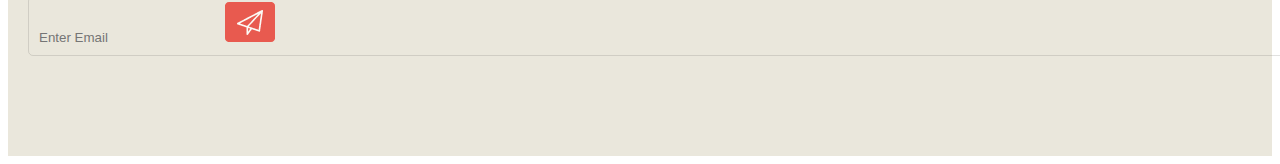
==== commit f4588e9d: "button hover added" ====
--- a/index.html
+++ b/index.html
@@ -17,40 +17,6 @@
   <body>
     <div class="header">
       <div class="navContainer">
-        <!-- <nav class="navbar">
-          <ul class="mt-2">
-            <li>
-              <a href="#">
-                <img src="/images/logo.png" alt="" />
-              </a>
-            </li>
-            <li><a href="#">Home</a></li>
-            <li><a href="#">Courses</a></li>
-            <li><a href="#">Events</a></li>
-            <li><a href="#">About</a></li>
-            <li><a href="#">Contact</a></li>
-            <li class="loginBtn ms-5"><a href="#">Login</a></li>
-            <li class="signUpBtn"><a href="#">Signup</a></li>
-          </ul>
-          <div>
-            <div class="searchBox">
-              <div class="searchIcon">
-                <svg
-                  fill="#e85a4f"
-                  width="20"
-                  height="20"
-                  xmlns="http://www.w3.org/2000/svg"
-                  viewBox="0 0 512 512"
-                >
-                  <path
-                    d="M416 208c0 45.9-14.9 88.3-40 122.7L502.6 457.4c12.5 12.5 12.5 32.8 0 45.3s-32.8 12.5-45.3 0L330.7 376c-34.4 25.2-76.8 40-122.7 40C93.1 416 0 322.9 0 208S93.1 0 208 0S416 93.1 416 208zM208 352c79.5 0 144-64.5 144-144s-64.5-144-144-144S64 128.5 64 208s64.5 144 144 144z"
-                  />
-                </svg>
-              </div>
-              <input placeholder="Search course here" type="text" />
-            </div>
-          </div>
-        </nav> -->
         <nav class="navbar navbar-expand-lg">
           <div class="container-fluid">
             <div class="w-100 navbarTop">
@@ -177,31 +143,31 @@
               </div>
               <div class="item">
                 <img src="/images/design.png" alt="" />
-                <p>Development</p>
+                <p>Graphics / Designing</p>
               </div>
               <div class="item">
                 <img src="/images/media.png" alt="" />
-                <p>Development</p>
+                <p>Media & Marketing</p>
               </div>
               <div class="item">
                 <img src="/images/business.png" alt="" />
-                <p>Development</p>
+                <p>Business</p>
               </div>
               <div class="item">
                 <img src="/images/painting.png" alt="" />
-                <p>Development</p>
+                <p>Painting</p>
               </div>
               <div class="item">
                 <img src="/images/cooking.png" alt="" />
-                <p>Development</p>
+                <p>Cooking</p>
               </div>
               <div class="item">
                 <img src="/images/photography.png" alt="" />
-                <p>Development</p>
+                <p>Photography</p>
               </div>
               <div class="item">
                 <img src="/images/course.png" alt="" />
-                <p>Development</p>
+                <p>More Courses</p>
               </div>
             </div>
           </div>
@@ -360,7 +326,12 @@
       <div class="container process">
         <div class="processLeft p-4">
           <div class="processRightContent">
-            <img src="/images/online-course.png" alt="" />
+            <img class="processRightBg" src="/images/element.png" alt="" />
+            <img
+              class="processRightImg"
+              src="/images/online-course.png"
+              alt=""
+            />
           </div>
         </div>
         <div class="processRight">
@@ -424,7 +395,7 @@
             Nunc vel risus commodo vivera maecenas. Netus et malesuada fames ac
             turpis egestas sed tempus.
           </p>
-          <div class="mt-5">
+          <div class="mt-5 featureSelect">
             <select class="form-select" aria-label="Default select example">
               <option selected>Development</option>
               <option value="1">One</option>
@@ -851,6 +822,7 @@
         </div>
       </div>
     </div>
+
     <div class="enrollment">
       <div style="background: #fbfaf5">
         <div class="container enrollmentInfo">
--- a/style.css
+++ b/style.css
@@ -44,6 +44,10 @@
   text-decoration: none;
 }
 
+.navbar ul li a:hover {
+  color: #e85a4f;
+}
+
 .loginBtn {
   color: #e85a4f;
 }
@@ -51,11 +55,22 @@
 .signUpBtn {
   padding: 5px 10px;
   background-color: #e85a4f;
+  border: 1px solid #e85a4f;
+  border-radius: 5px;
+}
+
+.signUpBtn:hover {
+  padding: 5px 10px;
+  background-color: white;
+  border: 1px solid #e85a4f;
   border-radius: 5px;
 }
 
 .signUpBtn a {
   color: white !important;
+}
+.signUpBtn a:hover {
+  color: #e85a4f !important;
 }
 
 .searchBox {
@@ -165,6 +180,11 @@
   color: white;
   font-weight: 500;
   font-size: 22px;
+}
+.btn:hover {
+  background: transparent;
+  border: 1px solid #e85a4f;
+  color: #e85a4f;
 }
 
 .banner .searchInput {
@@ -247,11 +267,18 @@
   width: 187px;
   height: 60px;
   background: #e85a4f;
+  border: 1px solid #e85a4f;
   border-radius: 5px;
   border: none;
   color: white;
   font-weight: 500;
   font-size: 20px;
+  cursor: pointer;
+}
+.exploreBtn:hover {
+  background: transparent;
+  color: #e85a4f;
+  border: 1px solid #e85a4f;
 }
 
 .categoryRight .categoryItems {
@@ -393,13 +420,54 @@
   width: 50%;
 }
 
-.processRightContent {
-  background: url("/images/element.png");
-  background-repeat: no-repeat;
-}
-
 .processRight {
   width: 50%;
+}
+
+.processRightContent {
+  position: relative;
+}
+
+.processRightBg {
+  /* background: url("/images/element.png");
+  background-repeat: no-repeat; */
+  position: absolute;
+  top: 0;
+  left: 0;
+  z-index: 1;
+}
+.processRightImg {
+  position: relative;
+  z-index: 10;
+}
+
+.processRightBg {
+  -webkit-animation-name: rotate;
+  -webkit-animation-duration: 3s;
+  -webkit-animation-iteration-count: infinite;
+  -webkit-animation-timing-function: linear;
+  -moz-animation-name: rotate;
+  -moz-animation-duration: 2s;
+  -moz-animation-iteration-count: infinite;
+  -moz-animation-timing-function: linear;
+}
+
+@-webkit-keyframes rotate {
+  from {
+    -webkit-transform: rotate(0deg);
+  }
+  to {
+    -webkit-transform: rotate(360deg);
+  }
+}
+
+@-moz-keyframes rotate {
+  from {
+    -moz-transform: rotate(0deg);
+  }
+  to {
+    -moz-transform: rotate(360deg);
+  }
 }
 
 .processTitle {
@@ -439,6 +507,10 @@
 .featured {
   padding: 100px 20px;
   display: flex;
+}
+
+.featureSelect {
+  width: 40%;
 }
 
 .featureCourseCard {
@@ -501,9 +573,15 @@
 .view-all-btn {
   padding: 5px 10px;
   background-color: gray;
+  border: 1px solid gray;
   border: none;
   color: white;
   border-radius: 5px;
+}
+.view-all-btn:hover {
+  background-color: white;
+  border: 1px solid gray;
+  color: gray;
 }
 
 .eventCard {
@@ -515,10 +593,16 @@
 
 .join-now-btn {
   background: #e85a4f;
+  border: 1px solid #e85a4f;
   border-radius: 3px;
   color: #fff;
   border: none;
   padding: 5px 10px;
+}
+.join-now-btn:hover {
+  background: transparent;
+  border: 1px solid #e85a4f;
+  color: #e85a4f;
 }
 
 .feedbackFull,
@@ -670,8 +754,16 @@
     margin-bottom: 20px;
   }
 
+  .categoryRight {
+    width: 100%;
+  }
+
   .categoryRight .categoryItems {
     grid-template-columns: repeat(2, 1fr);
+  }
+  .categoryRight .categoryItems .item {
+    width: 100%;
+    height: 100%;
   }
   .popularTitle > h1 {
     font-size: 25px;
@@ -734,6 +826,10 @@
     width: 100%;
   }
 
+  .featureSelect {
+    width: 100%;
+  }
+
   .trendingCard {
     margin-bottom: 20px;
     width: 100%;
